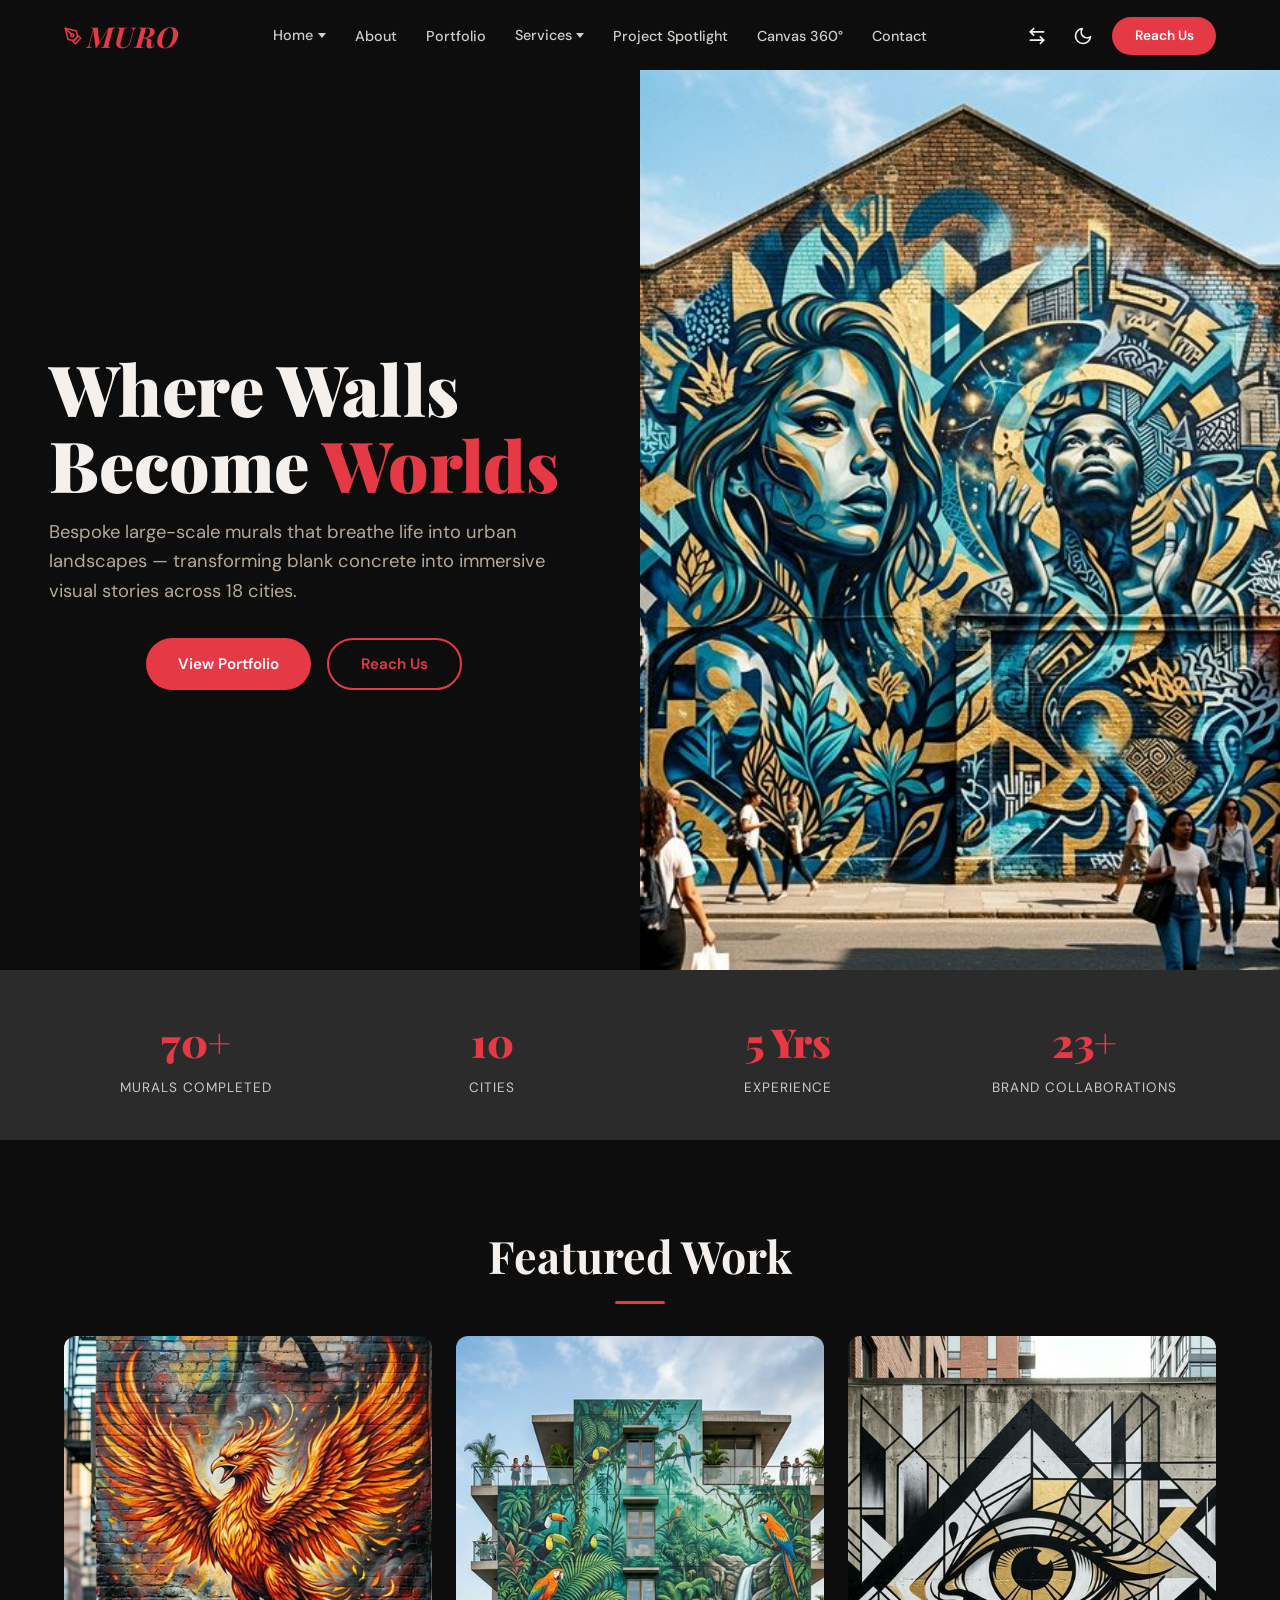
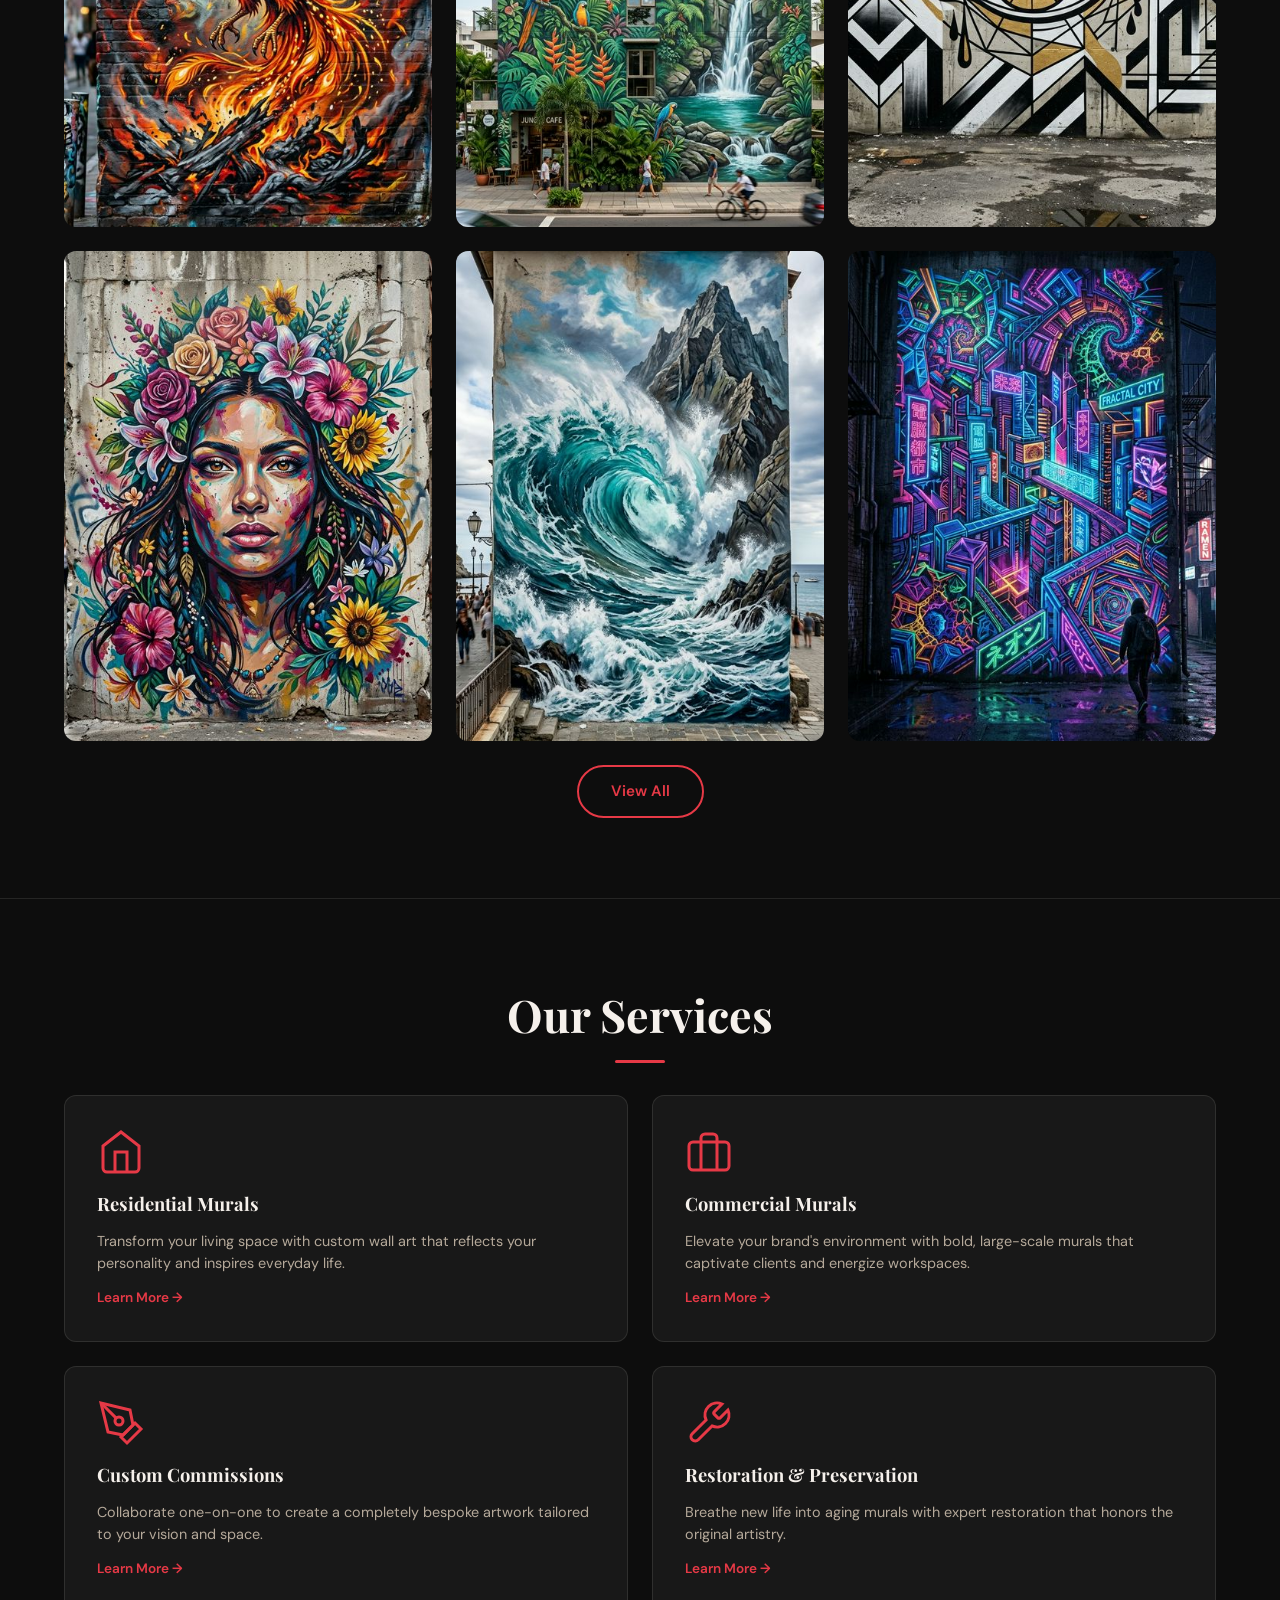
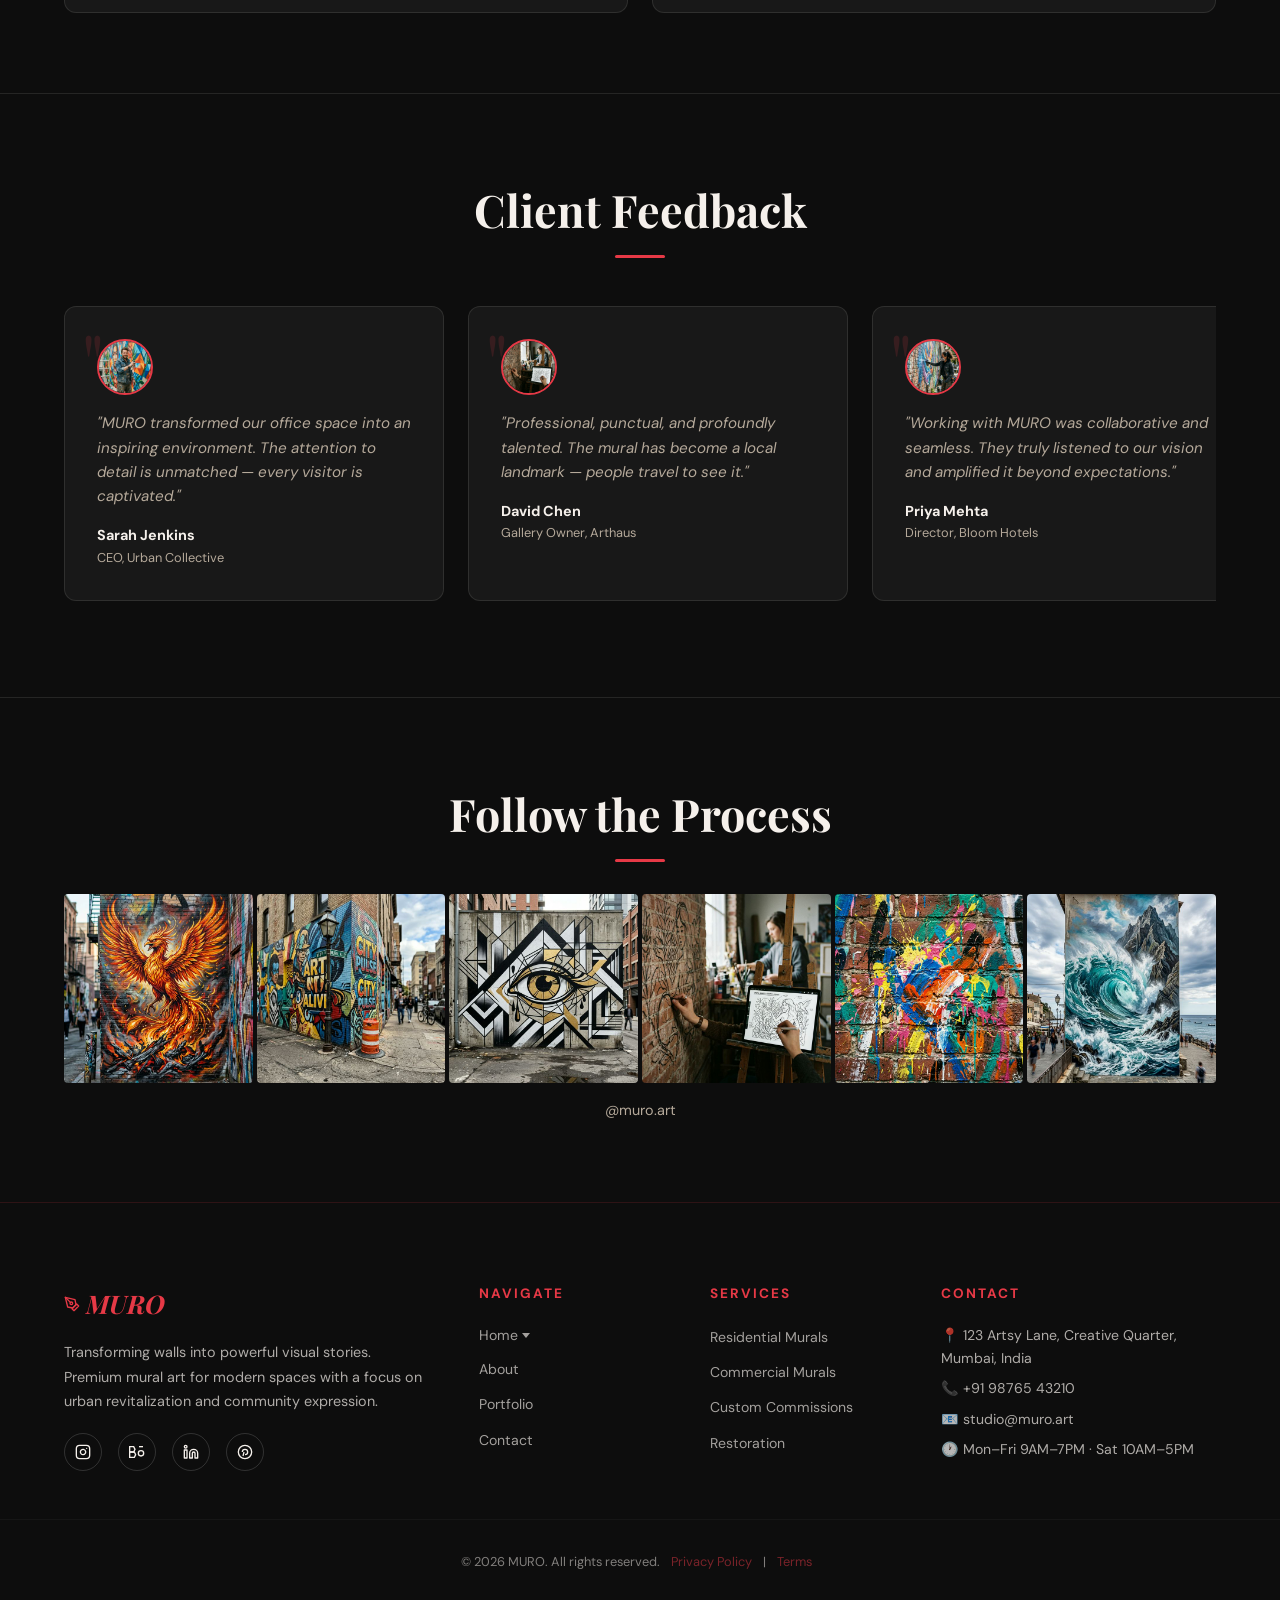
==== index.html @ 357b4bc9 "first commit" ====
<!DOCTYPE html>
<html lang="en" dir="ltr">
<head>
  <meta charset="UTF-8">
  <meta name="viewport" content="width=device-width, initial-scale=1.0">
  <title>MURO | Freelance Muralist — Where Walls Become Worlds</title>
  <meta name="description" content="MURO is a freelance muralist and public art portfolio — bespoke large-scale murals transforming spaces across 18 cities worldwide.">
  <link rel="icon" type="image/png" href="assets/images/favicon.png">
  <link rel="stylesheet" href="style.css">
</head>
<body data-theme="dark">

  <!-- Navigation -->
  <nav>
    <div class="container nav-container">
      <a href="index.html" class="logo">MURO</a>
      <ul class="nav-links">
        <li class="nav-dropdown"><a href="#">Home</a><div class="dropdown-menu"><a href="index.html">Home 1</a><a href="home2.html">Home 2</a></div></li>
        <li><a href="about.html">About</a></li>
        <li><a href="portfolio.html">Portfolio</a></li>
        <li class="nav-dropdown">
          <a href="#">Services</a>
          <div class="dropdown-menu">
            <a href="services-residential.html">Residential Murals</a>
            <a href="services-commercial.html">Commercial Murals</a>
            <a href="services-commissions.html">Custom Commissions</a>
            <a href="services-restoration.html">Restoration</a>
          </div>
        </li>
        <li><a href="project-spotlight.html">Project Spotlight</a></li>
        <li><a href="canvas360.html">Canvas 360°</a></li>
        <li><a href="contact.html">Contact</a></li>
      </ul>
      <div class="nav-actions">
        <button class="toggle-btn" data-toggle="rtl" title="Toggle RTL/LTR">
          <svg class="icon-arrows" viewBox="0 0 24 24"><path d="M8 3L4 7l4 4"/><path d="M4 7h16"/><path d="M16 21l4-4-4-4"/><path d="M20 17H4"/></svg>
        </button>
        <button class="toggle-btn" data-toggle="theme" title="Toggle Dark/Light Mode">
          <svg class="icon-sun" viewBox="0 0 24 24" style="display:none"><circle cx="12" cy="12" r="5"/><line x1="12" y1="1" x2="12" y2="3"/><line x1="12" y1="21" x2="12" y2="23"/><line x1="4.22" y1="4.22" x2="5.64" y2="5.64"/><line x1="18.36" y1="18.36" x2="19.78" y2="19.78"/><line x1="1" y1="12" x2="3" y2="12"/><line x1="21" y1="12" x2="23" y2="12"/><line x1="4.22" y1="19.78" x2="5.64" y2="18.36"/><line x1="18.36" y1="5.64" x2="19.78" y2="4.22"/></svg>
          <svg class="icon-moon" viewBox="0 0 24 24"><path d="M21 12.79A9 9 0 1111.21 3 7 7 0 0021 12.79z"/></svg>
        </button>
        <a href="contact.html" class="nav-reach-btn">Reach Us</a>
        <div class="hamburger">
          <span></span><span></span><span></span>
        </div>
      </div>
    </div>
  </nav>

  <!-- Mobile Menu -->
  <div class="mobile-menu">
    <div class="mobile-dropdown"><button class="mobile-dropdown-toggle">Home ▾</button><div class="mobile-sub"><a href="index.html">Home 1</a><a href="home2.html">Home 2</a></div></div>
    <a href="about.html">About</a>
    <a href="portfolio.html">Portfolio</a>
    <div class="mobile-dropdown">
      <button class="mobile-dropdown-toggle">Services ▾</button>
      <div class="mobile-sub">
        <a href="services-residential.html">Residential Murals</a>
        <a href="services-commercial.html">Commercial Murals</a>
        <a href="services-commissions.html">Custom Commissions</a>
        <a href="services-restoration.html">Restoration</a>
      </div>
    </div>
    <a href="project-spotlight.html">Project Spotlight</a>
    <a href="canvas360.html">Canvas 360°</a>
    <a href="contact.html">Contact</a>
    <div style="display:flex;gap:.8rem;margin-top:1rem">
      <button class="toggle-btn" data-toggle="rtl" title="Toggle RTL/LTR">
        <svg viewBox="0 0 24 24" style="width:20px;height:20px;stroke:currentColor;fill:none;stroke-width:2;stroke-linecap:round;stroke-linejoin:round"><path d="M8 3L4 7l4 4"/><path d="M4 7h16"/><path d="M16 21l4-4-4-4"/><path d="M20 17H4"/></svg>
      </button>
      <button class="toggle-btn" data-toggle="theme" title="Toggle Theme">
        <svg class="icon-sun" viewBox="0 0 24 24" style="display:none;width:20px;height:20px;stroke:currentColor;fill:none;stroke-width:2;stroke-linecap:round;stroke-linejoin:round"><circle cx="12" cy="12" r="5"/><line x1="12" y1="1" x2="12" y2="3"/><line x1="12" y1="21" x2="12" y2="23"/><line x1="4.22" y1="4.22" x2="5.64" y2="5.64"/><line x1="18.36" y1="18.36" x2="19.78" y2="19.78"/><line x1="1" y1="12" x2="3" y2="12"/><line x1="21" y1="12" x2="23" y2="12"/><line x1="4.22" y1="19.78" x2="5.64" y2="18.36"/><line x1="18.36" y1="5.64" x2="19.78" y2="4.22"/></svg>
        <svg class="icon-moon" viewBox="0 0 24 24" style="width:20px;height:20px;stroke:currentColor;fill:none;stroke-width:2;stroke-linecap:round;stroke-linejoin:round"><path d="M21 12.79A9 9 0 1111.21 3 7 7 0 0021 12.79z"/></svg>
      </button>
    </div>
    <a href="contact.html" class="btn btn-primary" style="margin-top:.5rem;width:80%">Reach Us</a>
  </div>

  <main>
    <!-- 1. HERO SPLIT -->
    <section class="hero-split">
      <div class="hero-text container">
        <h1 class="stagger-up">Where Walls<br>Become <span>Worlds</span></h1>
        <p class="stagger-up">Bespoke large-scale murals that breathe life into urban landscapes — transforming blank concrete into immersive visual stories across 18 cities.</p>
        <div class="hero-ctas stagger-up">
          <a href="portfolio.html" class="btn btn-primary">View Portfolio</a>
          <a href="contact.html" class="btn btn-outline">Reach Us</a>
        </div>
      </div>
      <div class="hero-image">
        <img src="assets/images/hero.png" alt="Large-scale vibrant mural on urban building">
      </div>
    </section>

    <!-- 2. STATS BAR -->
    <section class="stats-bar">
      <div class="container">
        <div class="stats-grid">
          <div class="stat-item">
            <span class="stat-number" data-count="120" data-suffix="+">0</span>
            <span class="stat-label">Murals Completed</span>
          </div>
          <div class="stat-item">
            <span class="stat-number" data-count="18">0</span>
            <span class="stat-label">Cities</span>
          </div>
          <div class="stat-item">
            <span class="stat-number" data-count="9" data-suffix=" Yrs">0</span>
            <span class="stat-label">Experience</span>
          </div>
          <div class="stat-item">
            <span class="stat-number" data-count="40" data-suffix="+">0</span>
            <span class="stat-label">Brand Collaborations</span>
          </div>
        </div>
      </div>
    </section>

    <!-- 3. FEATURED WORK -->
    <section class="section" id="featured">
      <div class="container">
        <h2 class="reveal">Featured Work</h2>
        <div class="featured-grid">
          <div class="featured-card reveal">
            <img src="assets/images/mural-1.png" alt="Rise of the Phoenix mural">
            <div class="card-overlay"><h3>Rise of the Phoenix</h3><span class="tag">New York City</span></div>
          </div>
          <div class="featured-card reveal">
            <img src="assets/images/mural-2.png" alt="Jungle Echoes mural">
            <div class="card-overlay"><h3>Jungle Echoes</h3><span class="tag">Berlin</span></div>
          </div>
          <div class="featured-card reveal">
            <img src="assets/images/mural-3.png" alt="Geometric Vision mural">
            <div class="card-overlay"><h3>Geometric Vision</h3><span class="tag">Tokyo</span></div>
          </div>
          <div class="featured-card reveal">
            <img src="assets/images/mural-4.png" alt="Vibrant Soul mural">
            <div class="card-overlay"><h3>Vibrant Soul</h3><span class="tag">Mumbai</span></div>
          </div>
          <div class="featured-card reveal">
            <img src="assets/images/mural-5.png" alt="Ocean Drift mural">
            <div class="card-overlay"><h3>Ocean Drift</h3><span class="tag">Lisbon</span></div>
          </div>
          <div class="featured-card reveal">
            <img src="assets/images/mural-6.png" alt="Urban Flora mural">
            <div class="card-overlay"><h3>Urban Flora</h3><span class="tag">Melbourne</span></div>
          </div>
        </div>
        <div class="centered-btn"><a href="portfolio.html" class="btn btn-outline">View All</a></div>
      </div>
    </section>

    <div class="section-divider"></div>

    <!-- 4. SERVICES PREVIEW -->
    <section class="section" id="services-preview">
      <div class="container">
        <h2 class="reveal">Our Services</h2>
        <div class="services-grid">
          <div class="service-card reveal">
            <div class="svc-icon"><svg viewBox="0 0 24 24"><path d="M3 9l9-7 9 7v11a2 2 0 01-2 2H5a2 2 0 01-2-2z"/><polyline points="9 22 9 12 15 12 15 22"/></svg></div>
            <h3>Residential Murals</h3>
            <p>Transform your living space with custom wall art that reflects your personality and inspires everyday life.</p>
            <a href="services-residential.html" class="svc-link">Learn More →</a>
          </div>
          <div class="service-card reveal">
            <div class="svc-icon"><svg viewBox="0 0 24 24"><rect x="2" y="7" width="20" height="14" rx="2" ry="2"/><path d="M16 21V5a2 2 0 00-2-2h-4a2 2 0 00-2 2v16"/></svg></div>
            <h3>Commercial Murals</h3>
            <p>Elevate your brand's environment with bold, large-scale murals that captivate clients and energize workspaces.</p>
            <a href="services-commercial.html" class="svc-link">Learn More →</a>
          </div>
          <div class="service-card reveal">
            <div class="svc-icon"><svg viewBox="0 0 24 24"><path d="M12 19l7-7 3 3-7 7-3-3z"/><path d="M18 13l-1.5-7.5L2 2l3.5 14.5L13 18l5-5z"/><path d="M2 2l7.586 7.586"/><circle cx="11" cy="11" r="2"/></svg></div>
            <h3>Custom Commissions</h3>
            <p>Collaborate one-on-one to create a completely bespoke artwork tailored to your vision and space.</p>
            <a href="services-commissions.html" class="svc-link">Learn More →</a>
          </div>
          <div class="service-card reveal">
            <div class="svc-icon"><svg viewBox="0 0 24 24"><path d="M14.7 6.3a1 1 0 000 1.4l1.6 1.6a1 1 0 001.4 0l3.77-3.77a6 6 0 01-7.94 7.94l-6.91 6.91a2.12 2.12 0 01-3-3l6.91-6.91a6 6 0 017.94-7.94l-3.76 3.76z"/></svg></div>
            <h3>Restoration & Preservation</h3>
            <p>Breathe new life into aging murals with expert restoration that honors the original artistry.</p>
            <a href="services-restoration.html" class="svc-link">Learn More →</a>
          </div>
        </div>
      </div>
    </section>

    <div class="section-divider"></div>

    <!-- 5. TESTIMONIALS -->
    <section class="section">
      <div class="container">
        <h2 class="reveal">Client Feedback</h2>
        <div class="testimonials-scroll">
          <div class="testimonial-card reveal">
            <div class="client-photo"><img src="assets/images/artist.png" alt="Sarah Jenkins"></div>
            <blockquote>"MURO transformed our office space into an inspiring environment. The attention to detail is unmatched — every visitor is captivated."</blockquote>
            <div class="client-name">Sarah Jenkins</div>
            <div class="client-co">CEO, Urban Collective</div>
          </div>
          <div class="testimonial-card reveal">
            <div class="client-photo"><img src="assets/images/process-1.png" alt="David Chen" style="object-position:top"></div>
            <blockquote>"Professional, punctual, and profoundly talented. The mural has become a local landmark — people travel to see it."</blockquote>
            <div class="client-name">David Chen</div>
            <div class="client-co">Gallery Owner, Arthaus</div>
          </div>
          <div class="testimonial-card reveal">
            <div class="client-photo"><img src="assets/images/process-2.png" alt="Priya Mehta" style="object-position:center"></div>
            <blockquote>"Working with MURO was collaborative and seamless. They truly listened to our vision and amplified it beyond expectations."</blockquote>
            <div class="client-name">Priya Mehta</div>
            <div class="client-co">Director, Bloom Hotels</div>
          </div>
        </div>
      </div>
    </section>

    <div class="section-divider"></div>

    <!-- 6. INSTAGRAM STRIP -->
    <section class="section">
      <div class="container">
        <h2 class="reveal">Follow the Process</h2>
        <div class="insta-grid">
          <img src="assets/images/mural-1.png" alt="Process shot 1" class="reveal">
          <img src="assets/images/social-1.png" alt="Process shot 2" class="reveal">
          <img src="assets/images/mural-3.png" alt="Process shot 3" class="reveal">
          <img src="assets/images/process-1.png" alt="Process shot 4" class="reveal">
          <img src="assets/images/social-2.png" alt="Process shot 5" class="reveal">
          <img src="assets/images/mural-5.png" alt="Process shot 6" class="reveal">
        </div>
        <p class="insta-caption">@muro.art</p>
      </div>
    </section>
  </main>

  <!-- FOOTER -->
  <footer>
    <div class="container footer-grid">
      <div class="footer-brand">
        <span class="footer-logo">MURO</span>
        <p>Transforming walls into powerful visual stories. Premium mural art for modern spaces with a focus on urban revitalization and community expression.</p>
        <div class="footer-social-icons">
          <a href="#" title="Instagram"><svg viewBox="0 0 24 24" fill="none" stroke="currentColor" stroke-width="2" stroke-linecap="round" stroke-linejoin="round"><rect x="2" y="2" width="20" height="20" rx="5" ry="5"/><path d="M16 11.37A4 4 0 1112.63 8 4 4 0 0116 11.37z"/><line x1="17.5" y1="6.5" x2="17.51" y2="6.5"/></svg></a>
          <a href="#" title="Behance"><svg viewBox="0 0 24 24" fill="none" stroke="currentColor" stroke-width="2"><path d="M1 12h6l2-4-2-4H1z"/><path d="M1 20h7l2-4-2-4H1z"/><path d="M15 4h6"/><circle cx="18" cy="14" r="4"/></svg></a>
          <a href="#" title="LinkedIn"><svg viewBox="0 0 24 24" fill="none" stroke="currentColor" stroke-width="2" stroke-linecap="round" stroke-linejoin="round"><path d="M16 8a6 6 0 016 6v7h-4v-7a2 2 0 00-2-2 2 2 0 00-2 2v7h-4v-7a6 6 0 016-6z"/><rect x="2" y="9" width="4" height="12"/><circle cx="4" cy="4" r="2"/></svg></a>
          <a href="#" title="Pinterest"><svg viewBox="0 0 24 24" fill="none" stroke="currentColor" stroke-width="2"><circle cx="12" cy="12" r="10"/><path d="M8 12c0-2.2 1.8-4 4-4s4 1.8 4 4-1.8 4-4 4"/><path d="M9 18l1.5-6"/></svg></a>
        </div>
      </div>
      <div class="footer-col">
        <h4>Navigate</h4>
        <ul>
          <li class="nav-dropdown"><a href="#">Home</a><div class="dropdown-menu"><a href="index.html">Home 1</a><a href="home2.html">Home 2</a></div></li>
          <li><a href="about.html">About</a></li>
          <li><a href="portfolio.html">Portfolio</a></li>

          <li><a href="contact.html">Contact</a></li>
        </ul>
      </div>
      <div class="footer-col">
        <h4>Services</h4>
        <ul>
          <li><a href="services-residential.html">Residential Murals</a></li>
          <li><a href="services-commercial.html">Commercial Murals</a></li>
          <li><a href="services-commissions.html">Custom Commissions</a></li>
          <li><a href="services-restoration.html">Restoration</a></li>
        </ul>
      </div>
      <div class="footer-col">
        <h4>Contact</h4>
        <div class="footer-contact-item">📍 123 Artsy Lane, Creative Quarter, Mumbai, India</div>
        <div class="footer-contact-item">📞 +91 98765 43210</div>
        <div class="footer-contact-item">📧 studio@muro.art</div>
        <div class="footer-contact-item">🕐 Mon–Fri 9AM–7PM · Sat 10AM–5PM</div>
      </div>
    </div>
    <div class="footer-bottom">
      <p>© 2026 MURO. All rights reserved. <a href="#">Privacy Policy</a> | <a href="#">Terms</a></p>
    </div>
  </footer>

  <button id="back-to-top" title="Back to top"><svg viewBox="0 0 24 24"><polyline points="18 15 12 9 6 15"/></svg></button>
  <script src="script.js"></script>
</body>
</html>
---- style.css ----
@import url('https://fonts.googleapis.com/css2?family=Playfair+Display:ital,wght@0,400;0,700;0,900;1,400;1,700&family=DM+Sans:wght@300;400;500;600;700&display=swap');

/* ============ DESIGN TOKENS ============ */
:root {
  --ink: #0D0D0D;
  --offwhite: #F5F0EB;
  --red: #E63946;
  --stone: #B5A99A;
  --charcoal: #2B2B2B;
  --transition: all .3s cubic-bezier(.4,0,.2,1);
  --radius: 12px;
  --max-w: 1200px;
  /* dark mode (default) */
  --bg: #0D0D0D;
  --bg2: #181818;
  --text: #F5F0EB;
  --text2: #B5A99A;
  --glass-bg: rgba(13,13,13,.75);
  --glass-border: rgba(245,240,235,.1);
  --shadow: 0 8px 32px rgba(0,0,0,.5);
}
[data-theme="light"] {
  --bg: #F5F0EB;
  --bg2: #ffffff;
  --text: #0D0D0D;
  --text2: #555;
  --glass-bg: rgba(255,255,255,.8);
  --glass-border: rgba(0,0,0,.08);
  --shadow: 0 8px 32px rgba(0,0,0,.08);
}
[dir="rtl"] { direction: rtl; }
[dir="rtl"] .nav-links { flex-direction: row-reverse; }
[dir="rtl"] .footer-grid { direction: rtl; }

/* ============ RESET ============ */
*,*::before,*::after{margin:0;padding:0;box-sizing:border-box}
html{scroll-behavior:smooth;overflow-x:hidden}
body{font-family:'DM Sans',sans-serif;background:var(--bg);color:var(--text);line-height:1.6;transition:background .3s,color .3s;overflow-x:hidden}
h1,h2,h3,h4{font-family:'Playfair Display',serif;font-weight:700}
h1{font-size:clamp(2.4rem,7vw,4.2rem);text-align:center;margin-bottom:1.2rem;line-height:1.1}
h2{font-size:clamp(1.8rem,5vw,2.8rem);text-align:center;margin-bottom:2rem;position:relative;padding-bottom:.8rem}
h2::after{content:'';position:absolute;bottom:0;left:50%;transform:translateX(-50%);width:50px;height:3px;background:var(--red);border-radius:2px}
a{text-decoration:none;color:inherit;transition:var(--transition)}
ul{list-style:none}
img{max-width:100%;height:auto;display:block}
.container{max-width:var(--max-w);margin:0 auto;padding:0 1.5rem}

/* ============ SECTIONS ============ */
.section{padding:80px 0}
@media(max-width:1024px){.section{padding:60px 0}}
@media(max-width:768px){.section{padding:40px 0}}
.section-divider{width:100%;height:1px;background:var(--glass-border)}

/* ============ GLASS ============ */
.glass{background:var(--glass-bg);backdrop-filter:blur(12px);-webkit-backdrop-filter:blur(12px);border:1px solid var(--glass-border);box-shadow:var(--shadow)}

/* ============ BUTTONS ============ */
.btn{display:inline-flex;align-items:center;justify-content:center;padding:.75rem 2rem;border-radius:50px;font-weight:600;cursor:pointer;transition:var(--transition);border:none;font-family:'DM Sans',sans-serif;font-size:.95rem;gap:.5rem}
.btn-primary{background:var(--red);color:#fff}
.btn-primary:hover{background:#c62f3b;transform:translateY(-3px);box-shadow:0 10px 25px rgba(230,57,70,.35)}
.btn-outline{background:transparent;border:2px solid var(--red);color:var(--red)}
.btn-outline:hover{background:var(--red);color:#fff}
.btn-pill{border-radius:50px;padding:.5rem 1.5rem;font-size:.85rem}
.centered-btn{display:flex;justify-content:center;margin-top:1.5rem}

/* ============ NAVBAR ============ */
nav{position:fixed;top:0;width:100%;z-index:1000;padding:.8rem 0;transition:var(--transition);background:transparent}
nav.scrolled{background:var(--bg);box-shadow:0 2px 20px rgba(0,0,0,.3);padding:.5rem 0}
.nav-container{display:flex;justify-content:space-between;align-items:center}
.logo{font-family:'Playfair Display',serif;font-style:italic;font-size:1.8rem;font-weight:700;color:var(--red);letter-spacing:1px;display:inline-flex;align-items:center;gap:.35rem}
.logo::before{content:'';display:inline-block;width:1.1rem;height:1.1rem;background:url("data:image/svg+xml,%3Csvg xmlns='http://www.w3.org/2000/svg' viewBox='0 0 24 24' fill='none' stroke='%23E63946' stroke-width='2' stroke-linecap='round' stroke-linejoin='round'%3E%3Cpath d='M12 19l7-7 3 3-7 7-3-3z'/%3E%3Cpath d='M18 13l-1.5-7.5L2 2l3.5 14.5L13 18l5-5z'/%3E%3Cpath d='M2 2l7.586 7.586'/%3E%3Ccircle cx='11' cy='11' r='2'/%3E%3C/svg%3E") center/contain no-repeat;flex-shrink:0}
.nav-links{display:flex;gap:1.8rem;align-items:center}
.nav-links>li>a{font-weight:500;font-size:.9rem;color:var(--text);opacity:.85}
.nav-links>li>a:hover{opacity:1;color:var(--red)}
/* Services Dropdown */
.nav-dropdown{position:relative}
.nav-dropdown>a{display:flex;align-items:center;gap:.3rem}
.nav-dropdown>a::after{content:'';display:inline-block;width:0;height:0;border-left:4px solid transparent;border-right:4px solid transparent;border-top:5px solid currentColor;transition:var(--transition)}
.nav-dropdown:hover>a::after{transform:rotate(180deg)}
.dropdown-menu{position:absolute;top:100%;left:0;min-width:220px;background:var(--bg2);border:1px solid var(--glass-border);border-radius:var(--radius);padding:.5rem 0;opacity:0;visibility:hidden;transform:translateY(10px);transition:var(--transition);box-shadow:var(--shadow);z-index:100}
.nav-dropdown:hover .dropdown-menu{opacity:1;visibility:visible;transform:translateY(4px)}
.dropdown-menu a{display:block;padding:.6rem 1.2rem;font-size:.88rem;color:var(--text);transition:var(--transition)}
.dropdown-menu a:hover{color:var(--red);background:rgba(230,57,70,.06);padding-left:1.5rem}
.nav-actions{display:flex;gap:.8rem;align-items:center}
.toggle-btn{background:none;border:none;cursor:pointer;font-size:1.1rem;color:var(--text);padding:.4rem;border-radius:50%;transition:var(--transition);display:flex;align-items:center;justify-content:center}
.toggle-btn:hover{background:var(--glass-border)}
.toggle-btn svg{width:20px;height:20px;stroke:currentColor;fill:none;stroke-width:2;stroke-linecap:round;stroke-linejoin:round}
.nav-reach-btn{background:var(--red);color:#fff;padding:.5rem 1.4rem;border-radius:50px;font-size:.85rem;font-weight:600;border:none;cursor:pointer;transition:var(--transition);font-family:'DM Sans',sans-serif}
.nav-reach-btn:hover{background:#c62f3b;transform:translateY(-2px)}

/* Hamburger */
.hamburger{display:none;cursor:pointer;flex-direction:column;gap:5px;padding:8px;border-radius:6px;z-index:1001;transition:var(--transition)}
.hamburger:hover{background:var(--glass-border)}
.hamburger span{width:24px;height:2.5px;background:var(--text);border-radius:2px;transition:var(--transition)}
.hamburger.active span:nth-child(1){transform:translateY(7.5px) rotate(45deg)}
.hamburger.active span:nth-child(2){opacity:0}
.hamburger.active span:nth-child(3){transform:translateY(-7.5px) rotate(-45deg)}

/* Mobile Menu */
.mobile-menu{position:fixed;top:0;right:-100%;width:100%;height:100vh;background:var(--bg);z-index:999;padding:80px 2rem 40px;display:flex;flex-direction:column;align-items:center;gap:1rem;transition:.5s cubic-bezier(.77,0,.175,1);overflow-y:auto;visibility:hidden}
.mobile-menu.active{right:0;visibility:visible}
.mobile-menu a,.mobile-menu button.mobile-dropdown-toggle{font-size:1.3rem;font-weight:600;color:var(--text);transition:var(--transition);opacity:0;transform:translateX(40px);background:none;border:none;cursor:pointer;font-family:'DM Sans',sans-serif}
.mobile-menu.active a,.mobile-menu.active button.mobile-dropdown-toggle{opacity:1;transform:translateX(0)}
.mobile-menu.active a:nth-child(1){transition-delay:.05s}
.mobile-menu.active a:nth-child(2){transition-delay:.1s}
.mobile-menu.active a:nth-child(3){transition-delay:.15s}
.mobile-menu.active *:nth-child(4){transition-delay:.2s}
.mobile-menu.active *:nth-child(5){transition-delay:.25s}
.mobile-menu.active *:nth-child(6){transition-delay:.3s}
.mobile-menu.active *:nth-child(7){transition-delay:.35s}
.mobile-menu.active *:nth-child(8){transition-delay:.4s}
.mobile-menu.active *:nth-child(9){transition-delay:.45s}
.mobile-menu.active *:nth-child(10){transition-delay:.5s}
.mobile-menu.active *:nth-child(11){transition-delay:.55s}
.mobile-menu.active *:nth-child(12){transition-delay:.6s}
.mobile-dropdown{display:flex;flex-direction:column;align-items:center;gap:.5rem}
.mobile-dropdown .mobile-sub{display:none;flex-direction:column;align-items:center;gap:.5rem;padding:.5rem 0}
.mobile-dropdown.open .mobile-sub{display:flex}
.mobile-dropdown .mobile-sub a{font-size:1rem;opacity:.7}

/* ============ HERO (Home Split) ============ */
.hero-split{min-height:100vh;display:grid;grid-template-columns:1fr 1fr;align-items:center;gap:0;padding-top:70px}
.hero-text{padding:3rem 4rem 3rem 2rem}
.hero-text h1{text-align:left;font-size:clamp(2.6rem,5.5vw,4.5rem);font-weight:900;line-height:1.08;margin-bottom:1rem}
.hero-text h1 span{color:var(--red)}
.hero-text p{font-size:1.15rem;color:var(--text2);margin-bottom:2rem;max-width:500px}
.hero-text .hero-ctas{display:flex;gap:1rem;flex-wrap:wrap;justify-content:center}
.hero-image{height:100vh;overflow:hidden}
.hero-image img{width:100%;height:100%;object-fit:cover}
.stagger-up{opacity:0;transform:translateY(30px);animation:fadeUp .8s ease forwards}
.stagger-up:nth-child(2){animation-delay:.15s}
.stagger-up:nth-child(3){animation-delay:.3s}
.stagger-up:nth-child(4){animation-delay:.45s}
@keyframes fadeUp{to{opacity:1;transform:translateY(0)}}
@media(max-width:768px){
  .hero-split{grid-template-columns:1fr;min-height:auto}
  .hero-text{padding:2rem 1.5rem;text-align:center}
  .hero-text h1{text-align:center}
  .hero-text p{margin:0 auto 1.5rem}
  .hero-text .hero-ctas{justify-content:center}
  .hero-image{height:50vh}
}

/* ============ STATS BAR ============ */
.stats-bar{background:var(--charcoal);padding:2.5rem 0}
.stats-grid{display:grid;grid-template-columns:repeat(4,1fr);gap:2rem;text-align:center}
.stat-item .stat-number{font-family:'Playfair Display',serif;font-size:2.5rem;font-weight:900;color:var(--red);display:block}
.stat-item .stat-label{font-size:.85rem;color:var(--offwhite);opacity:.8;text-transform:uppercase;letter-spacing:1px;margin-top:.3rem}
@media(max-width:768px){.stats-grid{grid-template-columns:repeat(2,1fr);gap:1.5rem}}

/* ============ FEATURED WORK ============ */
.featured-grid{display:grid;grid-template-columns:repeat(3,1fr);gap:1.5rem;margin-top:2rem}
.featured-card{position:relative;overflow:hidden;border-radius:var(--radius);aspect-ratio:3/4;cursor:pointer}
.featured-card img{width:100%;height:100%;object-fit:cover;transition:var(--transition)}
.featured-card:hover img{transform:scale(1.04)}
.featured-card .card-overlay{position:absolute;bottom:0;left:0;width:100%;padding:1.5rem;background:linear-gradient(transparent,rgba(0,0,0,.85));color:#fff;transform:translateY(100%);transition:var(--transition)}
.featured-card:hover .card-overlay{transform:translateY(0)}
.featured-card:hover::after{content:'';position:absolute;bottom:0;left:0;width:100%;height:4px;background:var(--red)}
.card-overlay h3{font-size:1.2rem;margin-bottom:.3rem}
.card-overlay .tag{font-size:.75rem;color:var(--stone);text-transform:uppercase;letter-spacing:1px}
@media(max-width:1024px){.featured-grid{grid-template-columns:repeat(2,1fr)}}
@media(max-width:768px){.featured-grid{grid-template-columns:1fr}}

/* ============ SERVICES PREVIEW ============ */
.services-grid{display:grid;grid-template-columns:repeat(2,1fr);gap:1.5rem;margin-top:2rem}
.service-card{padding:2rem;border:1px solid var(--glass-border);border-radius:var(--radius);background:var(--bg2);transition:var(--transition);display:flex;flex-direction:column;gap:.8rem}
.service-card:hover{border-color:var(--red);box-shadow:0 0 20px rgba(230,57,70,.1)}
.service-card .svc-icon{width:48px;height:48px;color:var(--red)}
.service-card .svc-icon svg{width:100%;height:100%;stroke:var(--red);fill:none;stroke-width:1.5}
.service-card h3{font-size:1.15rem}
.service-card p{font-size:.9rem;color:var(--text2);line-height:1.5}
.service-card .svc-link{font-size:.85rem;color:var(--red);font-weight:600;display:inline-flex;align-items:center;gap:.3rem}
@media(max-width:768px){.services-grid{grid-template-columns:1fr}}

/* ============ TESTIMONIALS ============ */
.testimonials-scroll{display:flex;gap:1.5rem;overflow-x:auto;padding:1rem 0;scroll-snap-type:x mandatory;-webkit-overflow-scrolling:touch;scrollbar-width:none}
.testimonials-scroll::-webkit-scrollbar{display:none}
.testimonial-card{min-width:340px;max-width:380px;flex-shrink:0;scroll-snap-align:start;padding:2rem;border-radius:var(--radius);background:var(--bg2);border:1px solid var(--glass-border);position:relative}
.testimonial-card::before{content:'"';position:absolute;top:-10px;left:16px;font-size:5rem;font-family:'Playfair Display',serif;color:var(--red);opacity:.15}
.testimonial-card .client-photo{width:56px;height:56px;border-radius:50%;overflow:hidden;border:2px solid var(--red);margin-bottom:1rem}
.testimonial-card .client-photo img{width:100%;height:100%;object-fit:cover}
.testimonial-card blockquote{font-size:.95rem;font-style:italic;color:var(--text2);margin-bottom:1rem;line-height:1.6}
.testimonial-card .client-name{font-weight:700;font-size:.9rem}
.testimonial-card .client-co{font-size:.8rem;color:var(--text2)}

/* ============ INSTAGRAM STRIP ============ */
.insta-grid{display:grid;grid-template-columns:repeat(6,1fr);gap:4px}
.insta-grid img{aspect-ratio:1;object-fit:cover;width:100%;border-radius:4px;transition:var(--transition)}
.insta-grid img:hover{transform:scale(1.04);filter:brightness(1.1)}
.insta-caption{text-align:center;margin-top:1rem;font-size:.9rem;color:var(--text2)}
@media(max-width:768px){.insta-grid{grid-template-columns:repeat(3,1fr)}}

/* ============ PAGE HERO (generic) ============ */
.page-hero{min-height:50vh;display:flex;align-items:center;justify-content:center;text-align:center;position:relative;background-size:cover;background-position:center;padding-top:70px}
.page-hero::before{content:'';position:absolute;inset:0;background:rgba(13,13,13,.7)}
.page-hero .hero-inner{position:relative;z-index:2;padding:2rem;max-width:700px}
.page-hero h1{color:#fff;margin-bottom:.5rem}
.page-hero p{color:rgba(255,255,255,.8);font-size:1.1rem}

/* ============ ABOUT PAGE ============ */
.artist-hero{display:grid;grid-template-columns:1fr 1.2fr;gap:4rem;align-items:center}
.artist-photo{border-radius:var(--radius);overflow:hidden;box-shadow:var(--shadow)}
.artist-photo img{width:100%;height:500px;object-fit:cover}
.artist-content .brand-name{font-family:'Playfair Display',serif;font-size:3.5rem;color:var(--red);font-weight:900;margin-bottom:.3rem}
.artist-content .brand-sub{font-size:1.1rem;color:var(--text2);margin-bottom:1.5rem}
.artist-content p{font-size:1rem;color:var(--text2);line-height:1.8;margin-bottom:1rem}
.social-row{display:flex;gap:1rem;margin-top:1.5rem}
.social-row a{width:40px;height:40px;border-radius:50%;border:1px solid var(--glass-border);display:flex;align-items:center;justify-content:center;transition:var(--transition);color:var(--text)}
.social-row a:hover{border-color:var(--red);color:var(--red)}
.social-row a svg{width:18px;height:18px}
@media(max-width:768px){
  .artist-hero{grid-template-columns:1fr;gap:2rem;text-align:center}
  .artist-photo img{height:350px}
  .artist-content .brand-name{font-size:2.5rem}
  .social-row{justify-content:center}
}

.brand-block{background:var(--charcoal);padding:60px 0;text-align:center}
.brand-block .brand-logo{font-family:'Playfair Display',serif;font-size:clamp(3rem,10vw,8rem);color:var(--red);font-weight:900;display:inline-flex;align-items:center;justify-content:center;gap:.25em}
.brand-block .brand-logo::before{content:'';display:inline-block;width:.65em;height:.65em;background:url("data:image/svg+xml,%3Csvg xmlns='http://www.w3.org/2000/svg' viewBox='0 0 24 24' fill='none' stroke='%23E63946' stroke-width='2' stroke-linecap='round' stroke-linejoin='round'%3E%3Cpath d='M12 19l7-7 3 3-7 7-3-3z'/%3E%3Cpath d='M18 13l-1.5-7.5L2 2l3.5 14.5L13 18l5-5z'/%3E%3Cpath d='M2 2l7.586 7.586'/%3E%3Ccircle cx='11' cy='11' r='2'/%3E%3C/svg%3E") center/contain no-repeat;flex-shrink:0}
.brand-block .brand-tagline{color:var(--offwhite);font-size:1.1rem;margin-top:.5rem;opacity:.8}

.skills-cloud{display:flex;flex-wrap:wrap;justify-content:center;gap:.8rem;margin-top:1.5rem}
.skill-pill{padding:.5rem 1.2rem;border:1.5px solid var(--red);border-radius:50px;font-size:.85rem;color:var(--red);font-weight:500;transition:var(--transition)}
.skill-pill:hover{background:var(--red);color:#fff}

.philosophy-grid{display:grid;grid-template-columns:repeat(3,1fr);gap:2rem;margin-top:2rem}
.phil-card{text-align:center;padding:2rem 1.5rem}
.phil-card .phil-icon{width:48px;height:48px;margin:0 auto 1rem;color:var(--red)}
.phil-card .phil-icon svg{width:100%;height:100%;stroke:var(--red);fill:none;stroke-width:1.5}
.phil-card h3{font-size:1.1rem;margin-bottom:.5rem}
.phil-card p{font-size:.9rem;color:var(--text2)}
@media(max-width:768px){.philosophy-grid{grid-template-columns:1fr}}

.timeline{position:relative;max-width:800px;margin:2rem auto 0;padding-left:2rem}
.timeline::before{content:'';position:absolute;left:0;top:0;width:2px;height:100%;background:var(--red)}
.timeline-item{margin-bottom:2.5rem;position:relative;padding-left:2rem}
.timeline-item::before{content:'';position:absolute;left:-2rem;top:.4rem;width:12px;height:12px;border-radius:50%;background:var(--red);border:2px solid var(--bg);transform:translateX(-5px)}
.timeline-item .tl-year{font-weight:700;color:var(--red);font-size:1.1rem}
.timeline-item .tl-desc{color:var(--text2);font-size:.95rem;margin-top:.3rem}

.press-strip{display:flex;flex-wrap:wrap;justify-content:center;gap:3rem;margin-top:2rem;opacity:.5}
.press-strip span{font-family:'Playfair Display',serif;font-size:1.3rem;font-weight:700;letter-spacing:2px;text-transform:uppercase}

/* ============ PORTFOLIO PAGE ============ */
.filter-bar{display:flex;flex-wrap:wrap;justify-content:center;gap:.5rem;margin-bottom:2rem;position:sticky;top:70px;z-index:50;background:var(--bg);padding:1rem 0}
.filter-pill{padding:.5rem 1.2rem;border-radius:50px;border:1.5px solid var(--glass-border);background:transparent;color:var(--text);font-size:.85rem;cursor:pointer;transition:var(--transition);font-family:'DM Sans',sans-serif;font-weight:500}
.filter-pill:hover,.filter-pill.active{background:var(--red);border-color:var(--red);color:#fff}

.masonry-grid{columns:3;column-gap:1rem}
.masonry-item{break-inside:avoid;margin-bottom:1rem;border-radius:var(--radius);overflow:hidden;position:relative;cursor:pointer}
.masonry-item img{width:100%;display:block;transition:var(--transition)}
.masonry-item:hover img{transform:scale(1.04)}
.masonry-item .masonry-overlay{position:absolute;bottom:0;left:0;width:100%;padding:1.5rem;background:linear-gradient(transparent,rgba(0,0,0,.85));color:#fff;transform:translateY(100%);transition:var(--transition)}
.masonry-item:hover .masonry-overlay{transform:translateY(0)}
.masonry-overlay h3{font-size:1.1rem;margin-bottom:.2rem}
.masonry-overlay .mo-meta{font-size:.8rem;color:var(--stone)}
.masonry-overlay .mo-link{font-size:.8rem;color:var(--red);font-weight:600;margin-top:.4rem;display:inline-block}
@media(max-width:1024px){.masonry-grid{columns:2}}
@media(max-width:768px){.masonry-grid{columns:1}}

.load-more-wrap{text-align:center;margin-top:2rem}

/* ============ PROJECT SPOTLIGHT ============ */
.spotlight-detail{display:grid;grid-template-columns:1fr 1fr;gap:3rem;align-items:start}
.spotlight-info .sp-meta{list-style:none;margin:1.5rem 0}
.spotlight-info .sp-meta li{padding:.5rem 0;border-bottom:1px solid var(--glass-border);font-size:.9rem}
.spotlight-info .sp-meta li strong{color:var(--text);margin-right:.5rem}
.spotlight-gallery{display:grid;grid-template-columns:1fr 1fr;gap:1rem}
.spotlight-gallery img{width:100%;height:200px;object-fit:cover;border-radius:var(--radius)}
@media(max-width:768px){
  .spotlight-detail{grid-template-columns:1fr}
  .spotlight-gallery{grid-template-columns:1fr 1fr}
}
.map-section{display:grid;grid-template-columns:2fr 3fr;gap:2rem;align-items:center;margin-top:2rem}
.map-info-card{padding:2rem;background:var(--bg2);border-radius:var(--radius);border:1px solid var(--glass-border)}
.map-info-card h3{text-align:left;font-size:1.2rem;margin-bottom:.5rem}
.map-info-card h3::after{display:none}
.map-info-card p{font-size:.9rem;color:var(--text2);margin-bottom:.5rem}
.map-info-card .map-link{color:var(--red);font-weight:600;display:inline-flex;align-items:center;gap:.3rem;font-size:.9rem}
.map-info-card .map-link svg{width:16px;height:16px}
.next-project-strip{background:var(--charcoal);padding:2rem 0;margin-top:3rem}
.next-project-inner{display:flex;align-items:center;justify-content:space-between;gap:1.5rem}
.next-project-inner img{width:80px;height:80px;object-fit:cover;border-radius:var(--radius)}
.next-project-inner .np-text{flex:1}
.next-project-inner .np-text span{font-size:.8rem;color:var(--stone);text-transform:uppercase;letter-spacing:1px}
.next-project-inner .np-text h3{font-size:1.2rem;color:var(--offwhite)}
.next-project-inner .np-text h3::after{display:none}
@media(max-width:768px){.map-section{grid-template-columns:1fr}}

/* ============ CANVAS 360 ============ */
.viewer-wrap{position:relative;width:100%;padding-bottom:56.25%;background:var(--charcoal);border-radius:var(--radius);overflow:hidden;margin-top:2rem}
.viewer-wrap iframe,.viewer-placeholder{position:absolute;inset:0;width:100%;height:100%;border:none}
.viewer-placeholder{display:flex;align-items:center;justify-content:center;color:var(--stone);font-size:1.2rem}

.create-together{background:var(--red);padding:60px 1rem;text-align:center}
.create-together h2{color:#fff}
.create-together h2::after{background:#fff}
.create-together p{color:rgba(255,255,255,.9);max-width:600px;margin:0 auto 1.5rem;font-size:1rem}
.create-together .btn{background:#fff;color:var(--red);display:block;max-width:320px;margin:0 auto;width:100%}
.create-together .btn:hover{background:var(--offwhite);transform:translateY(-2px)}

.process-steps-grid{display:grid;grid-template-columns:repeat(4,1fr);gap:2rem;margin-top:2rem}
.process-step{text-align:center}
.process-step .step-num{font-family:'Playfair Display',serif;font-size:2.5rem;font-weight:900;color:var(--red);display:block;margin-bottom:.5rem}
.process-step h3{font-size:1rem;margin-bottom:.3rem}
.process-step h3::after{display:none}
.process-step p{font-size:.85rem;color:var(--text2)}
@media(max-width:768px){
  .process-steps-grid{grid-template-columns:1fr;max-width:400px;margin:2rem auto 0;position:relative;padding-left:2rem}
  .process-steps-grid::before{content:'';position:absolute;left:0;top:0;width:2px;height:100%;background:var(--red)}
  .process-step{text-align:left}
}

/* ============ SERVICE PAGES ============ */
.svc-overview{display:grid;grid-template-columns:1fr 1fr;gap:3rem;align-items:center}
.svc-overview img{width:100%;height:350px;object-fit:cover;border-radius:var(--radius)}
@media(max-width:768px){.svc-overview{grid-template-columns:1fr}.svc-overview img{height:250px}}

.included-grid{display:grid;grid-template-columns:repeat(3,1fr);gap:1.5rem;margin-top:2rem}
.included-item{text-align:center;padding:1.5rem;border:1px solid var(--glass-border);border-radius:var(--radius);transition:var(--transition)}
.included-item:hover{border-color:var(--red)}
.included-item .inc-icon{margin:0 auto .8rem;width:40px;height:40px;color:var(--red)}
.included-item .inc-icon svg{width:100%;height:100%;stroke:var(--red);fill:none;stroke-width:1.5}
.included-item h3{font-size:1rem;margin-bottom:.3rem}
.included-item h3::after{display:none}
.included-item p{font-size:.85rem;color:var(--text2)}
@media(max-width:768px){.included-grid{grid-template-columns:1fr}}

.stepper{display:flex;justify-content:space-between;margin-top:2rem;position:relative}
.stepper::before{content:'';position:absolute;top:20px;left:0;right:0;height:2px;background:var(--glass-border)}
.stepper .st-step{text-align:center;position:relative;z-index:1;flex:1}
.stepper .st-num{width:40px;height:40px;border-radius:50%;background:var(--red);color:#fff;display:flex;align-items:center;justify-content:center;margin:0 auto .8rem;font-weight:700;font-family:'Playfair Display',serif}
.stepper .st-step h3{font-size:.9rem;margin-bottom:.2rem}
.stepper .st-step h3::after{display:none}
.stepper .st-step p{font-size:.8rem;color:var(--text2)}
@media(max-width:768px){
  .stepper{flex-direction:column;gap:1.5rem;padding-left:2rem}
  .stepper::before{width:2px;height:100%;top:0;left:20px;right:auto}
  .stepper .st-step{text-align:left;display:flex;gap:1rem;align-items:flex-start}
  .stepper .st-num{margin:0;flex-shrink:0}
}

.svc-gallery{display:grid;grid-template-columns:repeat(3,1fr);gap:1rem;margin-top:2rem}
.svc-gallery-item{border-radius:var(--radius);overflow:hidden;position:relative}
.svc-gallery-item img{width:100%;height:220px;object-fit:cover;transition:var(--transition)}
.svc-gallery-item:hover img{transform:scale(1.04)}
@media(max-width:768px){.svc-gallery{grid-template-columns:1fr 1fr}}

.cta-strip{background:var(--charcoal);padding:60px 0;text-align:center}
.cta-strip h2{color:var(--offwhite)}
.cta-strip h2::after{background:var(--red)}
.cta-strip .centered-btn{display:flex;justify-content:center;margin-top:1.5rem}

/* ============ CONTACT PAGE ============ */
.contact-layout{display:grid;grid-template-columns:55% 45%;gap:3rem;align-items:start}
.contact-form input,.contact-form select,.contact-form textarea{width:100%;padding:.8rem 1rem;border:1px solid var(--glass-border);border-radius:8px;background:var(--bg2);color:var(--text);font-family:'DM Sans',sans-serif;font-size:.95rem;transition:var(--transition);outline:none;margin-bottom:1rem}
.contact-form input:focus,.contact-form select:focus,.contact-form textarea:focus{border-color:var(--red)}
.contact-form textarea{resize:vertical;min-height:120px}
.contact-form .btn{width:100%}
@media(max-width:768px){.contact-layout{grid-template-columns:1fr}}

.studio-info{padding:2rem;background:var(--bg2);border-radius:var(--radius);border:1px solid var(--glass-border)}
.studio-info dl{display:grid;grid-template-columns:auto 1fr;gap:.8rem 1rem;align-items:start}
.studio-info dt{display:flex;align-items:center;gap:.5rem;font-weight:600;font-size:.9rem;white-space:nowrap}
.studio-info dt svg{width:18px;height:18px;color:var(--red);stroke:var(--red);fill:none;stroke-width:2;flex-shrink:0}
.studio-info dd{font-size:.9rem;color:var(--text2)}
.contact-map{margin-top:2rem;border-radius:var(--radius);overflow:hidden}
.contact-map iframe{width:100%;height:400px;border:none}
@media(max-width:768px){.contact-map iframe{height:250px}}

/* ============ FOOTER ============ */
footer{padding:80px 0 40px;background:#0D0D0D;border-top:1px solid rgba(230,57,70,.15);color:var(--offwhite)}
.footer-grid{display:grid;grid-template-columns:2fr 1fr 1fr 1.5fr;gap:3rem;margin-bottom:3rem}
.footer-brand .footer-logo{font-family:'Playfair Display',serif;font-style:italic;font-size:1.6rem;color:var(--red);font-weight:700;display:inline-flex;align-items:center;gap:.35rem;margin-bottom:1rem}
.footer-brand .footer-logo::before{content:'';display:inline-block;width:1rem;height:1rem;background:url("data:image/svg+xml,%3Csvg xmlns='http://www.w3.org/2000/svg' viewBox='0 0 24 24' fill='none' stroke='%23E63946' stroke-width='2' stroke-linecap='round' stroke-linejoin='round'%3E%3Cpath d='M12 19l7-7 3 3-7 7-3-3z'/%3E%3Cpath d='M18 13l-1.5-7.5L2 2l3.5 14.5L13 18l5-5z'/%3E%3Cpath d='M2 2l7.586 7.586'/%3E%3Ccircle cx='11' cy='11' r='2'/%3E%3C/svg%3E") center/contain no-repeat;flex-shrink:0}
.footer-brand p{font-size:.9rem;opacity:.7;line-height:1.7;margin-bottom:1.2rem}
.footer-social-icons{display:flex;gap:1rem}
.footer-social-icons a{width:38px;height:38px;border-radius:50%;border:1px solid rgba(255,255,255,.15);display:flex;align-items:center;justify-content:center;color:var(--offwhite);transition:var(--transition)}
.footer-social-icons a:hover{border-color:var(--red);color:var(--red);transform:translateY(-3px)}
.footer-social-icons a svg{width:16px;height:16px}
.footer-col h4{font-size:.85rem;text-transform:uppercase;letter-spacing:2px;color:var(--red);margin-bottom:1.2rem;font-family:'DM Sans',sans-serif;font-weight:700}
.footer-col ul li{margin-bottom:.6rem}
.footer-col ul li a{font-size:.88rem;opacity:.65;transition:var(--transition)}
.footer-col ul li a:hover{opacity:1;color:var(--red);padding-left:4px}
.footer-col .footer-contact-item{display:flex;gap:.5rem;margin-bottom:.5rem;font-size:.88rem;opacity:.7}
.footer-bottom{text-align:center;padding-top:2rem;border-top:1px solid rgba(255,255,255,.08);font-size:.8rem;opacity:.5}
.footer-bottom a{color:var(--red);margin:0 .5rem}
@media(max-width:1024px){.footer-grid{grid-template-columns:repeat(2,1fr);gap:2rem}}
@media(max-width:768px){.footer-grid{grid-template-columns:1fr;text-align:center}.footer-social-icons{justify-content:center}}

/* ============ AUTH PAGES ============ */
.auth-page{min-height:100vh;display:flex;align-items:center;justify-content:center;background:var(--bg);padding:2rem}
.auth-card{width:100%;max-width:420px;padding:2.5rem;border-radius:var(--radius);background:var(--bg2);border:1px solid var(--glass-border);text-align:center}
.auth-card .auth-logo{font-family:'Playfair Display',serif;font-style:italic;font-size:2rem;color:var(--red);font-weight:700;display:inline-flex;align-items:center;gap:.4rem;margin-bottom:2rem;width:100%;justify-content:center}
.auth-card .auth-logo::before{content:'';display:inline-block;width:1.2rem;height:1.2rem;background:url("data:image/svg+xml,%3Csvg xmlns='http://www.w3.org/2000/svg' viewBox='0 0 24 24' fill='none' stroke='%23E63946' stroke-width='2' stroke-linecap='round' stroke-linejoin='round'%3E%3Cpath d='M12 19l7-7 3 3-7 7-3-3z'/%3E%3Cpath d='M18 13l-1.5-7.5L2 2l3.5 14.5L13 18l5-5z'/%3E%3Cpath d='M2 2l7.586 7.586'/%3E%3Ccircle cx='11' cy='11' r='2'/%3E%3C/svg%3E") center/contain no-repeat;flex-shrink:0}
.auth-card h2{margin-bottom:1.5rem}
.auth-card .form-group{margin-bottom:1rem;text-align:left}
.auth-card input{width:100%;padding:.75rem 1rem;border:1px solid var(--glass-border);border-radius:8px;background:var(--bg);color:var(--text);font-family:'DM Sans',sans-serif;outline:none;transition:var(--transition)}
.auth-card input:focus{border-color:var(--red)}
.auth-card .btn{width:100%;margin-top:.5rem}
.auth-footer{margin-top:1.5rem;font-size:.85rem;color:var(--text2)}
.auth-footer a{color:var(--red);font-weight:600}

/* ============ BACK TO TOP ============ */
#back-to-top{position:fixed;bottom:2rem;right:2rem;z-index:990;width:46px;height:46px;border-radius:50%;background:var(--red);color:#fff;border:none;cursor:pointer;display:flex;align-items:center;justify-content:center;opacity:0;visibility:hidden;transform:translateY(12px);transition:opacity .35s ease,transform .35s ease,visibility .35s ease,background .25s}
#back-to-top.visible{opacity:1;visibility:visible;transform:translateY(0)}
#back-to-top:hover{background:#c62f3b;transform:translateY(-4px);box-shadow:0 8px 20px rgba(230,57,70,.4)}
#back-to-top svg{width:20px;height:20px;stroke:#fff;fill:none;stroke-width:2.5;stroke-linecap:round;stroke-linejoin:round}

/* ============ ANIMATIONS ============ */
.reveal{opacity:0;transform:translateY(25px);transition:opacity .7s ease,transform .7s ease}
.reveal.active{opacity:1;transform:translateY(0)}

/* ============ RESPONSIVE OVERRIDES ============ */
@media(max-width:1024px){
  .nav-links,.nav-actions .toggle-btn,.nav-actions .nav-reach-btn{display:none}
  .hamburger{display:flex}
}
@media(max-width:768px){
  h1{font-size:clamp(2rem,7vw,3rem)}
  .container{padding:0 1rem}
}

/* ============ HOME 2 STYLES ============ */

/* -- Video Hero -- */
.h2-video-hero{position:relative;min-height:100vh;display:flex;align-items:center;justify-content:center;overflow:hidden}
.h2-video-bg{position:absolute;top:0;left:0;right:0;bottom:0;z-index:0}
.h2-video-bg img{position:absolute;top:0;left:0;width:100%;height:100%;object-fit:cover;filter:brightness(.6)}
.h2-video-overlay{position:absolute;inset:0;background:linear-gradient(180deg,rgba(13,13,13,.65) 0%,rgba(13,13,13,.3) 40%,rgba(13,13,13,.8) 100%)}
[data-theme="light"] .h2-video-overlay{background:linear-gradient(180deg,rgba(0,0,0,.5) 0%,rgba(0,0,0,.15) 40%,rgba(0,0,0,.6) 100%)}
.h2-hero-content{position:relative;z-index:1;text-align:center;max-width:850px;padding:0 2rem}
.h2-eyebrow{display:inline-block;font-family:var(--body);font-size:.8rem;font-weight:700;letter-spacing:5px;text-transform:uppercase;color:var(--red);margin-bottom:1.5rem;background:rgba(230,57,70,.12);padding:.5rem 1.2rem;border-radius:50px;border:1px solid rgba(230,57,70,.25)}
.h2-hero-content h1{font-size:clamp(3rem,8vw,5.5rem);line-height:1.05;margin-bottom:1.5rem;color:#fff}
.h2-hero-content h1 span{color:var(--red);font-style:italic}
.h2-hero-content>p{font-size:1.15rem;max-width:620px;margin:0 auto 2.5rem;color:rgba(255,255,255,.85);line-height:1.8}
.h2-hero-btns{display:flex;gap:1rem;justify-content:center;flex-wrap:wrap}
.h2-hero-btns .btn-outline{color:#fff;border-color:rgba(255,255,255,.4)}
.h2-hero-btns .btn-outline:hover{border-color:#fff;background:rgba(255,255,255,.1)}
.h2-scroll-indicator{position:absolute;bottom:2.5rem;left:50%;transform:translateX(-50%);display:flex;flex-direction:column;align-items:center;gap:.6rem;z-index:1}
.h2-scroll-indicator span{font-family:var(--body);font-size:.7rem;letter-spacing:4px;text-transform:uppercase;color:rgba(255,255,255,.45)}
.h2-scroll-line{width:2px;height:45px;background:var(--red);border-radius:2px;animation:h2ScrollPulse 2s ease-in-out infinite}
@keyframes h2ScrollPulse{0%,100%{opacity:.2;transform:scaleY(.4)}50%{opacity:1;transform:scaleY(1)}}

/* -- Section Headers -- */
.h2-section-header{text-align:center;max-width:680px;margin:0 auto 4rem}
.h2-label{display:inline-block;font-family:var(--body);font-size:.75rem;font-weight:700;letter-spacing:4px;text-transform:uppercase;color:var(--red);margin-bottom:.75rem}
.h2-section-header h2{margin-bottom:1rem;font-size:clamp(2rem,4vw,2.8rem)}
.h2-section-header p{font-size:1.05rem;color:var(--fg);opacity:.65;line-height:1.75}

/* -- Signature Projects -- */
.h2-signature{padding:7rem 0}
.h2-projects-grid{display:grid;grid-template-columns:1.3fr 1fr;grid-template-rows:1fr 1fr;gap:1.5rem}
.h2-project-card{position:relative;border-radius:var(--radius);overflow:hidden;cursor:pointer}
.h2-project-card>img{position:absolute;top:0;left:0;width:100%;height:100%;object-fit:cover;transition:transform .7s cubic-bezier(.4,0,.2,1)}
.h2-project-card:hover>img{transform:scale(1.06)}
.h2-project-info{position:absolute;bottom:0;left:0;right:0;padding:2rem;background:linear-gradient(transparent 0%,rgba(13,13,13,.85) 60%,rgba(13,13,13,.95) 100%);transform:translateY(20px);opacity:0;transition:all .4s ease}
.h2-project-card:hover .h2-project-info{transform:translateY(0);opacity:1}
.h2-project-loc{display:inline-block;font-size:.7rem;letter-spacing:2.5px;text-transform:uppercase;color:var(--red);font-weight:700;margin-bottom:.4rem}
.h2-project-info h3{font-family:var(--heading);font-size:1.3rem;margin:0 0 .5rem;color:#fff}
.h2-project-info p{font-size:.85rem;color:rgba(255,255,255,.75);line-height:1.5;margin-bottom:.75rem;display:-webkit-box;-webkit-line-clamp:2;-webkit-box-orient:vertical;overflow:hidden}
.h2-project-link{color:var(--red);font-weight:700;font-size:.8rem;text-decoration:none;letter-spacing:.5px;transition:var(--transition)}
.h2-project-link:hover{letter-spacing:1.5px}
.h2-project-large{grid-row:span 2;min-height:550px}
.h2-project-large .h2-project-info{opacity:1;transform:translateY(0)}
.h2-project-large .h2-project-info h3{font-size:1.6rem}
.h2-projects-grid .h2-project-card:not(.h2-project-large){min-height:260px}
@media(max-width:768px){
  .h2-projects-grid{grid-template-columns:1fr;grid-template-rows:auto}
  .h2-project-large{grid-row:span 1;min-height:350px}
  .h2-project-info{opacity:1!important;transform:translateY(0)!important}
}

/* -- Manifesto -- */
.h2-manifesto{padding:7rem 0;background:var(--charcoal)}
[data-theme="light"] .h2-manifesto{background:#ece7e1}
.h2-manifesto .h2-label,.h2-manifesto .h2-section-header h2{color:var(--fg)}
.h2-manifesto-cards{display:grid;grid-template-columns:repeat(4,1fr);gap:1.5rem}
.h2-mcard{background:rgba(255,255,255,.03);border:1px solid rgba(255,255,255,.07);border-radius:var(--radius);padding:2rem 1.8rem;transition:all .4s cubic-bezier(.4,0,.2,1);position:relative;overflow:hidden}
[data-theme="light"] .h2-mcard{background:#fff;border-color:rgba(0,0,0,.06);box-shadow:0 2px 12px rgba(0,0,0,.06)}
.h2-mcard::before{content:'';position:absolute;top:0;left:0;width:3px;height:0;background:var(--red);transition:height .4s ease;border-radius:0 0 3px 0}
.h2-mcard:hover::before{height:100%}
.h2-mcard:hover{border-color:rgba(230,57,70,.3);transform:translateY(-6px);box-shadow:0 16px 40px rgba(0,0,0,.15)}
.h2-mcard-num{font-family:var(--heading);font-size:3rem;font-weight:900;color:var(--red);opacity:.2;line-height:1;margin-bottom:.5rem}
.h2-mcard h3{font-family:var(--heading);font-size:1.1rem;margin:0 0 .75rem;color:var(--fg)}
.h2-mcard p{font-size:.88rem;color:var(--fg);opacity:.6;line-height:1.65}
@media(max-width:1024px){.h2-manifesto-cards{grid-template-columns:repeat(2,1fr)}}
@media(max-width:600px){.h2-manifesto-cards{grid-template-columns:1fr}}

/* -- Impact Metrics -- */
.h2-impact{padding:7rem 0;background:var(--bg);position:relative}
.h2-impact::before{content:'';position:absolute;top:0;left:50%;transform:translateX(-50%);width:80px;height:3px;background:var(--red);border-radius:3px}
.h2-impact .h2-label,.h2-impact .h2-section-header h2{color:var(--fg)}
.h2-impact-grid{display:grid;grid-template-columns:repeat(3,1fr);gap:1.5rem}
.h2-impact-item{text-align:center;padding:2.5rem 1.5rem;border-radius:var(--radius);background:var(--charcoal);border:1px solid rgba(255,255,255,.05);transition:all .4s cubic-bezier(.4,0,.2,1);position:relative;overflow:hidden}
[data-theme="light"] .h2-impact-item{background:#fff;border-color:rgba(0,0,0,.06);box-shadow:0 2px 12px rgba(0,0,0,.04)}
.h2-impact-item::after{content:'';position:absolute;bottom:0;left:0;right:0;height:3px;background:var(--red);transform:scaleX(0);transition:transform .4s ease}
.h2-impact-item:hover::after{transform:scaleX(1)}
.h2-impact-item:hover{transform:translateY(-6px);box-shadow:0 16px 40px rgba(0,0,0,.2);border-color:rgba(230,57,70,.2)}
.h2-impact-number{font-family:var(--heading);font-size:3.2rem;font-weight:900;color:var(--red);line-height:1;margin-bottom:.4rem}
.h2-impact-label{font-family:var(--heading);font-size:1.05rem;font-weight:700;color:var(--fg);margin-bottom:.6rem}
.h2-impact-desc{font-size:.82rem;color:var(--fg);opacity:.5;line-height:1.55}
@media(max-width:1024px){.h2-impact-grid{grid-template-columns:repeat(2,1fr)}}
@media(max-width:600px){.h2-impact-grid{grid-template-columns:1fr}.h2-impact-number{font-size:2.5rem}}

/* -- Behind the Scenes -- */
.h2-bts{padding:7rem 0;background:var(--charcoal)}
[data-theme="light"] .h2-bts{background:#f8f5f1}
.h2-bts .h2-section-header h2,.h2-bts .h2-section-header p,.h2-bts .h2-label{color:var(--fg)}
.h2-bts-grid{display:flex;flex-direction:column;gap:5rem}
.h2-bts-item{display:grid;grid-template-columns:1fr 1fr;gap:3.5rem;align-items:center}
.h2-bts-reverse .h2-bts-img{order:2}
.h2-bts-reverse .h2-bts-text{order:1}
.h2-bts-img{position:relative;border-radius:var(--radius);overflow:hidden}
.h2-bts-img::after{content:'';position:absolute;inset:0;border-radius:var(--radius);border:1px solid rgba(230,57,70,.15);pointer-events:none}
.h2-bts-img img{width:100%;height:360px;object-fit:cover;display:block;transition:transform .6s ease}
.h2-bts-item:hover .h2-bts-img img{transform:scale(1.04)}
.h2-bts-step{display:inline-block;font-family:var(--body);font-size:.75rem;font-weight:700;letter-spacing:4px;text-transform:uppercase;color:var(--red);margin-bottom:.75rem;background:rgba(230,57,70,.08);padding:.4rem 1rem;border-radius:50px}
.h2-bts-text h3{font-family:var(--heading);font-size:1.6rem;margin-bottom:1rem;color:var(--fg)}
.h2-bts-text p{font-size:1rem;color:var(--fg);opacity:.7;line-height:1.75}
@media(max-width:768px){
  .h2-bts-item{grid-template-columns:1fr;gap:1.5rem}
  .h2-bts-reverse .h2-bts-img{order:0}
  .h2-bts-reverse .h2-bts-text{order:0}
  .h2-bts-img img{height:250px}
}

/* -- Collaboration CTA -- */
.h2-collab-cta{padding:7rem 0;background:var(--ink);position:relative;overflow:hidden}
[data-theme="light"] .h2-collab-cta{background:var(--offwhite)}
.h2-collab-cta::before{content:'';position:absolute;top:-150px;right:-150px;width:400px;height:400px;background:radial-gradient(circle,rgba(230,57,70,.08) 0%,transparent 70%);pointer-events:none}
.h2-collab-inner{display:grid;grid-template-columns:1fr 1fr;gap:4rem;align-items:center}
.h2-collab-text .h2-label{margin-bottom:.75rem;display:block}
.h2-collab-text h2{font-size:clamp(2rem,4.5vw,3rem);margin-bottom:1.2rem;color:var(--fg);text-align:left;line-height:1.15}
.h2-collab-text p{font-size:1.05rem;color:var(--fg);opacity:.7;line-height:1.75;margin-bottom:2.5rem}
.h2-collab-btns{display:flex;gap:1rem;flex-wrap:wrap;justify-content:center}
.h2-collab-img{position:relative;border-radius:var(--radius);overflow:hidden}
.h2-collab-img::before{content:'';position:absolute;inset:0;border:2px solid rgba(230,57,70,.2);border-radius:var(--radius);z-index:1;pointer-events:none}
.h2-collab-img img{width:100%;height:420px;object-fit:cover;display:block;transition:transform .6s ease}
.h2-collab-img:hover img{transform:scale(1.04)}
@media(max-width:768px){
  .h2-collab-inner{grid-template-columns:1fr;gap:2rem}
  .h2-collab-text h2{text-align:center}
  .h2-collab-btns{justify-content:center}
  .h2-collab-img img{height:280px}
}
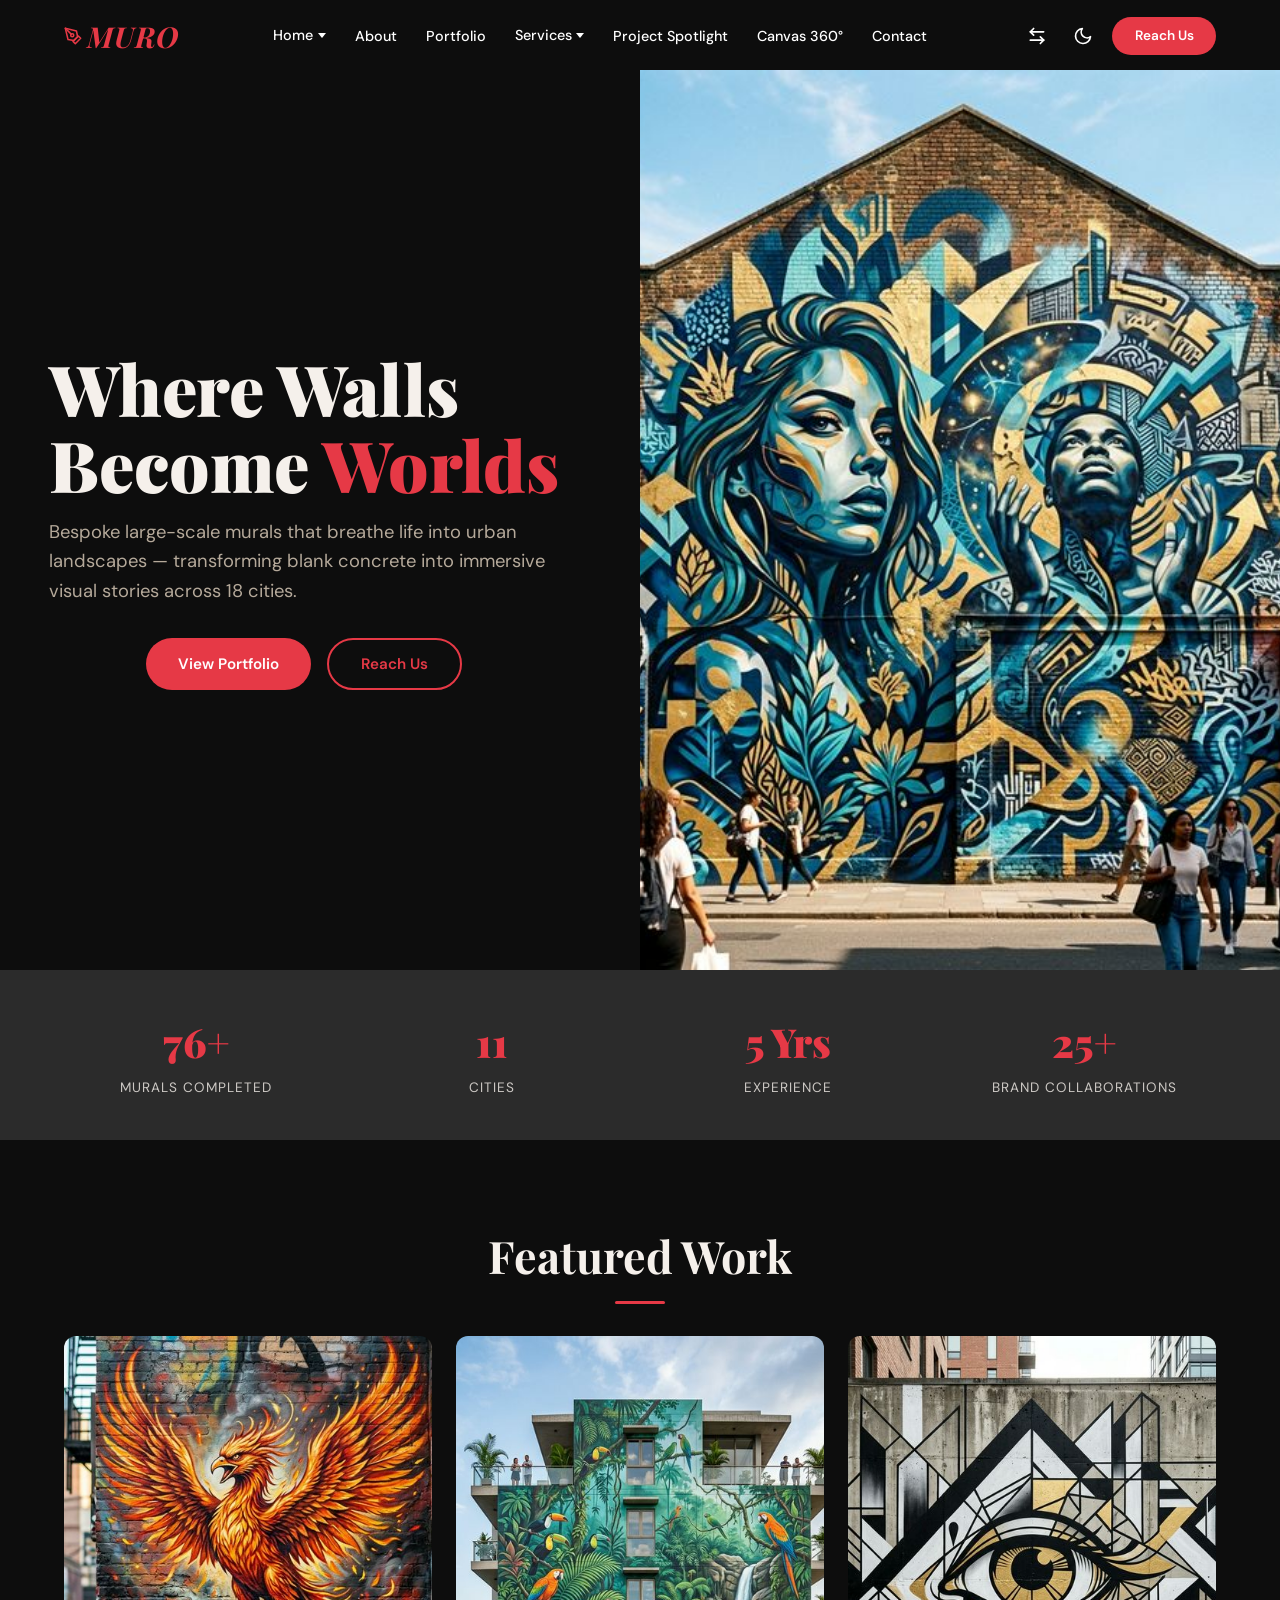
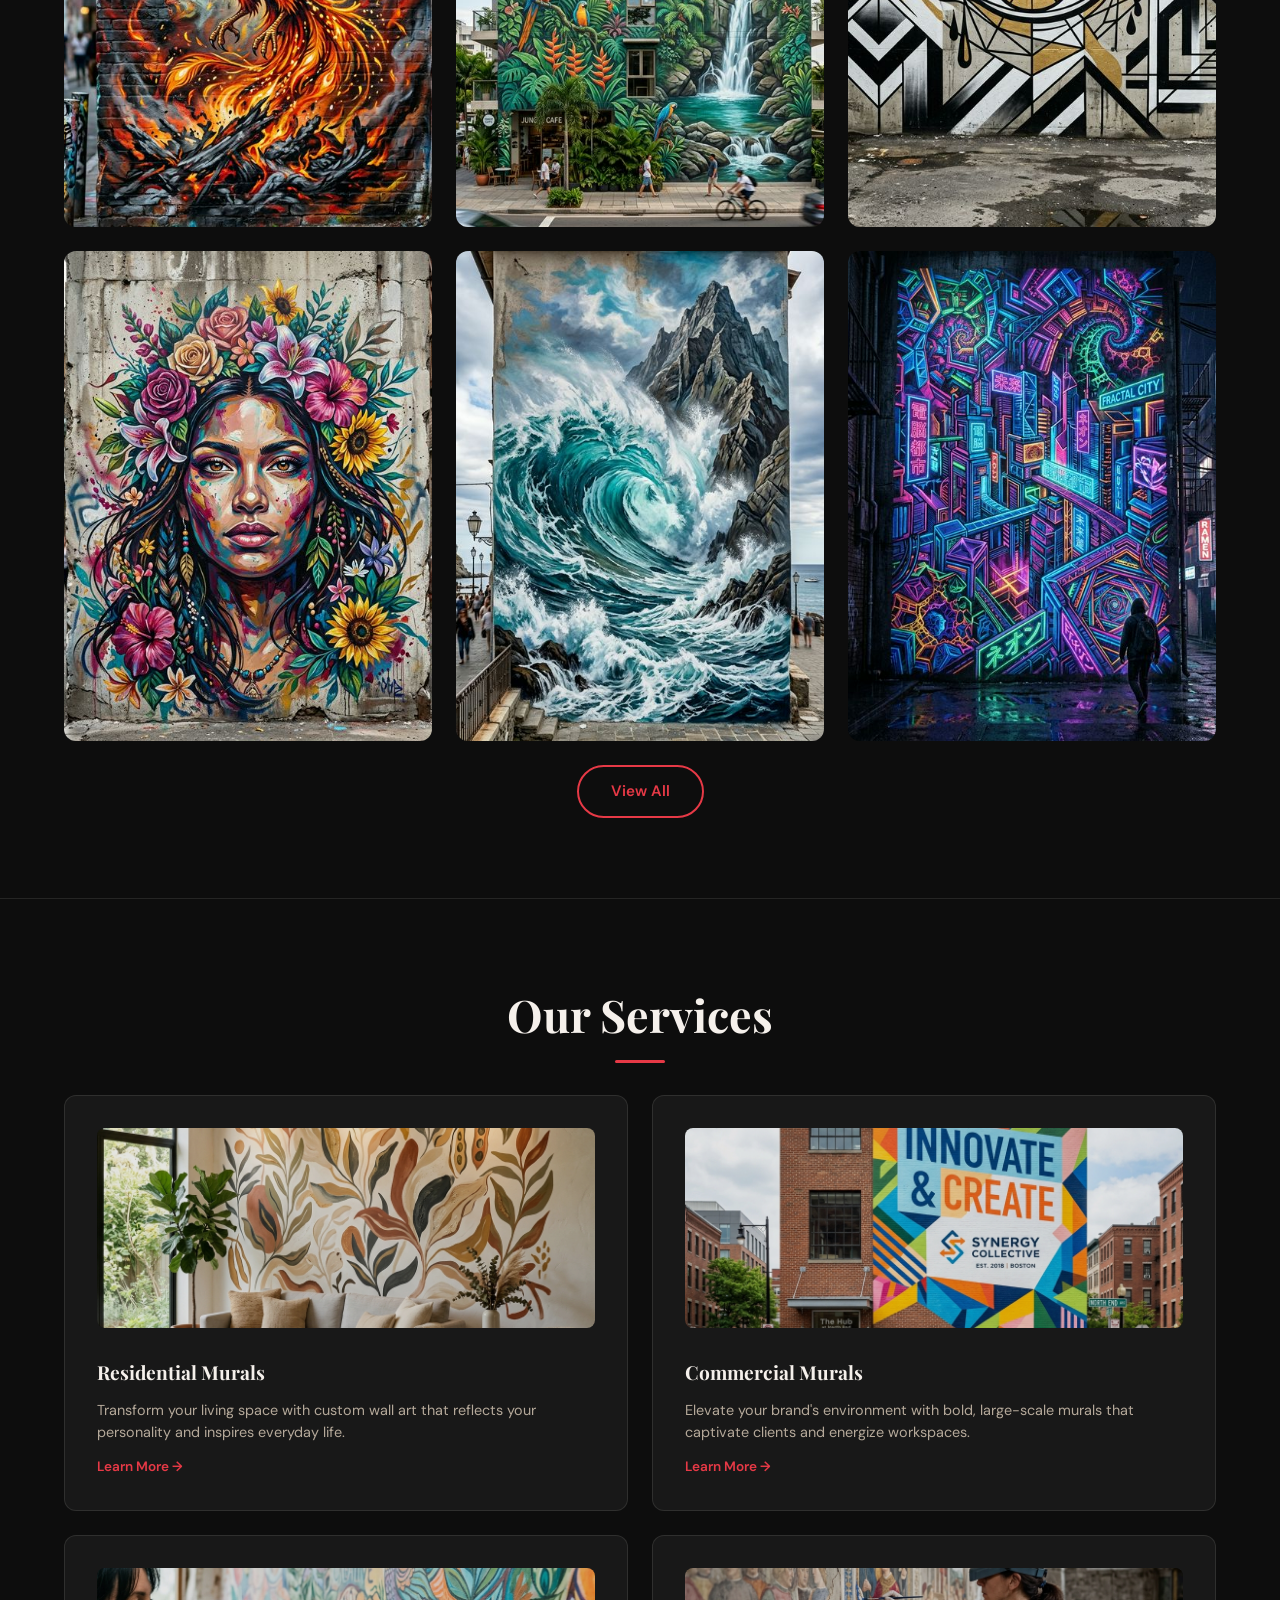
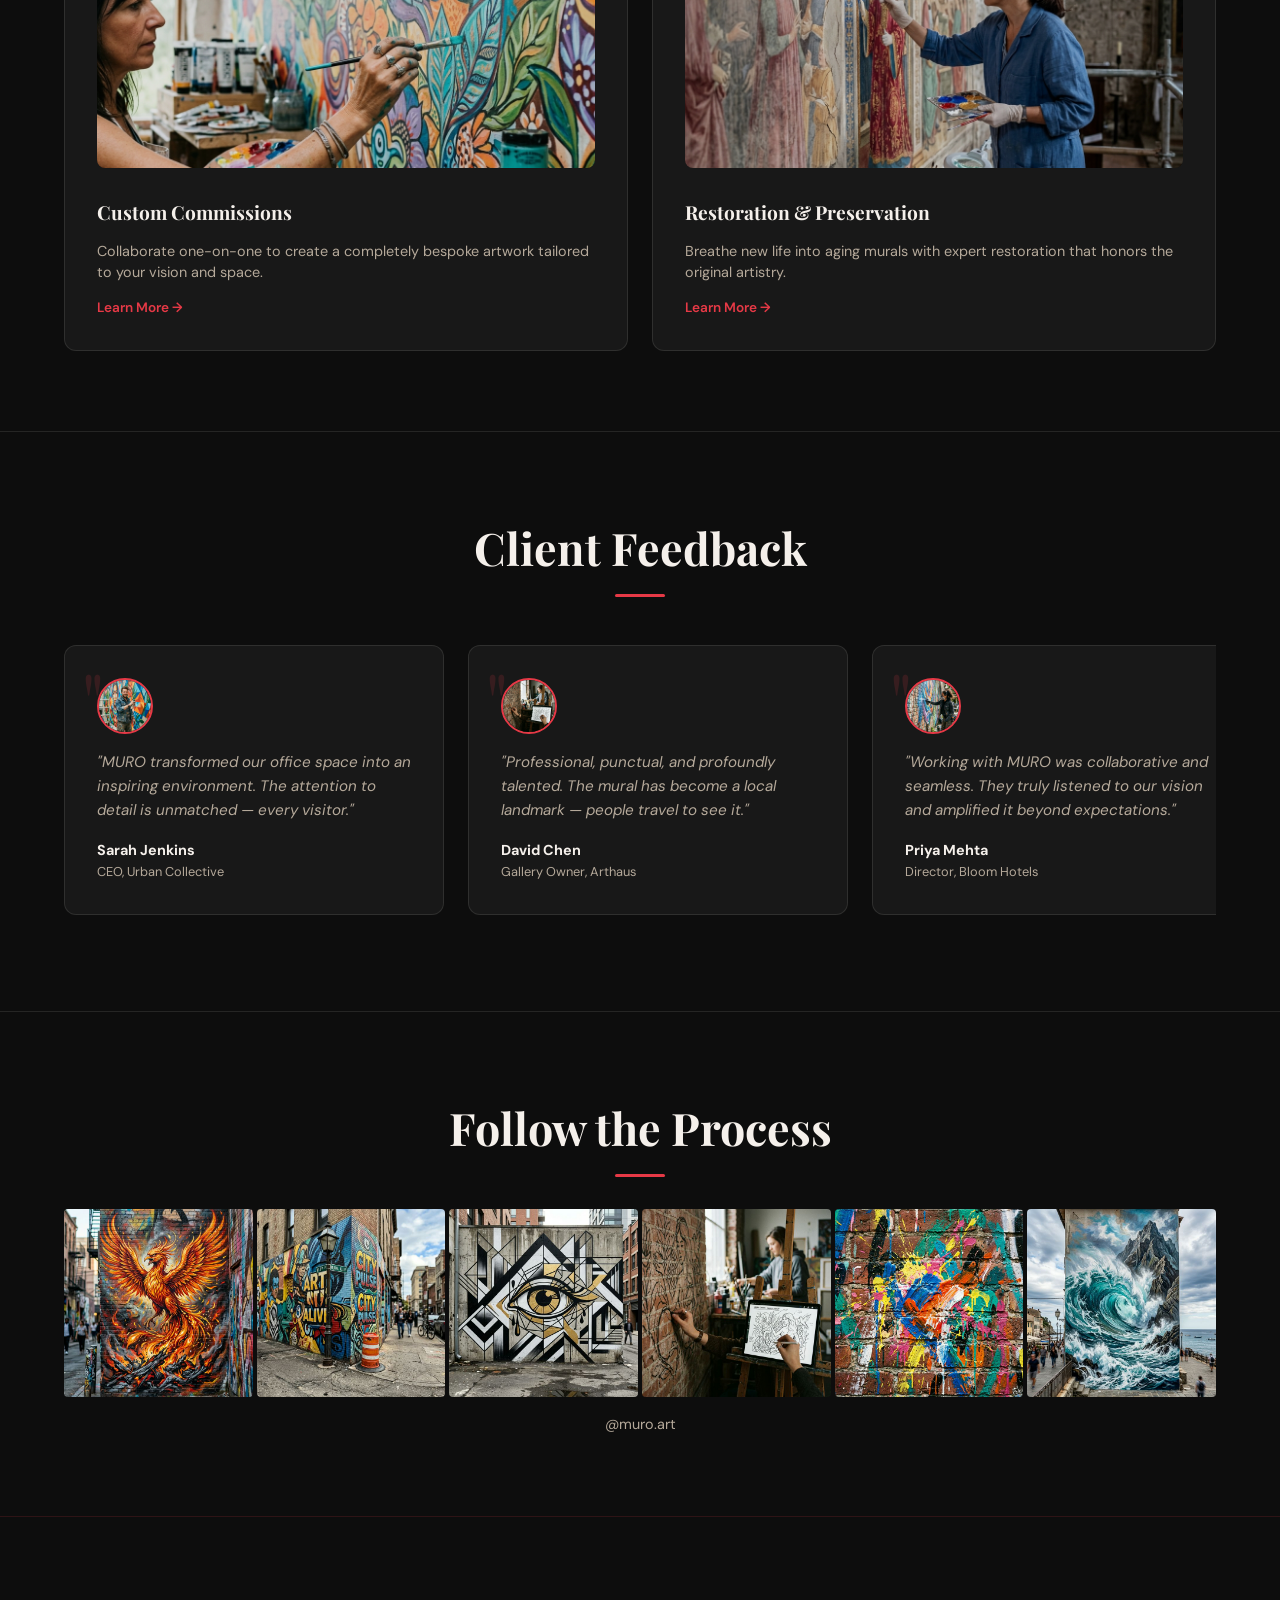
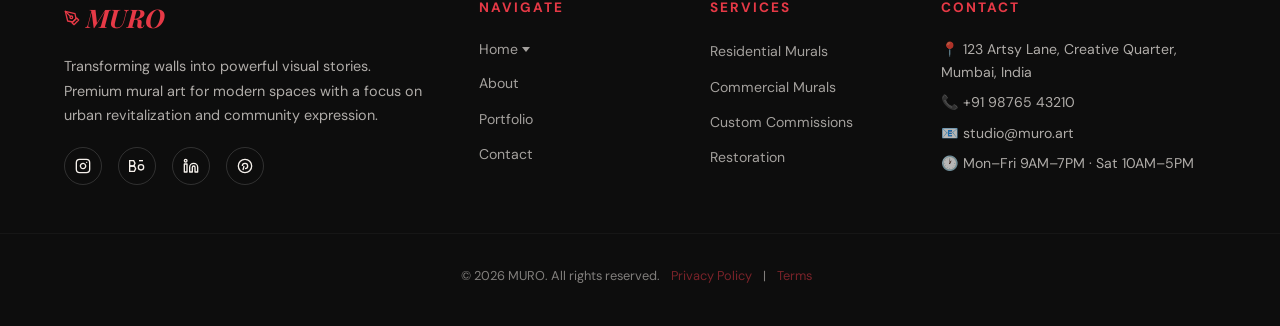
==== commit 8df61318: "add the css" ====
--- a/index.html
+++ b/index.html
@@ -158,25 +158,25 @@
         <h2 class="reveal">Our Services</h2>
         <div class="services-grid">
           <div class="service-card reveal">
-            <div class="svc-icon"><svg viewBox="0 0 24 24"><path d="M3 9l9-7 9 7v11a2 2 0 01-2 2H5a2 2 0 01-2-2z"/><polyline points="9 22 9 12 15 12 15 22"/></svg></div>
+            <div class="svc-img"><img src="assets/images/svc-residential.png" alt="Residential Murals"></div>
             <h3>Residential Murals</h3>
             <p>Transform your living space with custom wall art that reflects your personality and inspires everyday life.</p>
             <a href="services-residential.html" class="svc-link">Learn More →</a>
           </div>
           <div class="service-card reveal">
-            <div class="svc-icon"><svg viewBox="0 0 24 24"><rect x="2" y="7" width="20" height="14" rx="2" ry="2"/><path d="M16 21V5a2 2 0 00-2-2h-4a2 2 0 00-2 2v16"/></svg></div>
+            <div class="svc-img"><img src="assets/images/svc-commercial.png" alt="Commercial Murals"></div>
             <h3>Commercial Murals</h3>
             <p>Elevate your brand's environment with bold, large-scale murals that captivate clients and energize workspaces.</p>
             <a href="services-commercial.html" class="svc-link">Learn More →</a>
           </div>
           <div class="service-card reveal">
-            <div class="svc-icon"><svg viewBox="0 0 24 24"><path d="M12 19l7-7 3 3-7 7-3-3z"/><path d="M18 13l-1.5-7.5L2 2l3.5 14.5L13 18l5-5z"/><path d="M2 2l7.586 7.586"/><circle cx="11" cy="11" r="2"/></svg></div>
+            <div class="svc-img"><img src="assets/images/svc-commissions.png" alt="Custom Commissions"></div>
             <h3>Custom Commissions</h3>
             <p>Collaborate one-on-one to create a completely bespoke artwork tailored to your vision and space.</p>
             <a href="services-commissions.html" class="svc-link">Learn More →</a>
           </div>
           <div class="service-card reveal">
-            <div class="svc-icon"><svg viewBox="0 0 24 24"><path d="M14.7 6.3a1 1 0 000 1.4l1.6 1.6a1 1 0 001.4 0l3.77-3.77a6 6 0 01-7.94 7.94l-6.91 6.91a2.12 2.12 0 01-3-3l6.91-6.91a6 6 0 017.94-7.94l-3.76 3.76z"/></svg></div>
+            <div class="svc-img"><img src="assets/images/svc-restoration.png" alt="Restoration & Preservation"></div>
             <h3>Restoration & Preservation</h3>
             <p>Breathe new life into aging murals with expert restoration that honors the original artistry.</p>
             <a href="services-restoration.html" class="svc-link">Learn More →</a>
@@ -194,7 +194,7 @@
         <div class="testimonials-scroll">
           <div class="testimonial-card reveal">
             <div class="client-photo"><img src="assets/images/artist.png" alt="Sarah Jenkins"></div>
-            <blockquote>"MURO transformed our office space into an inspiring environment. The attention to detail is unmatched — every visitor is captivated."</blockquote>
+            <blockquote>"MURO transformed our office space into an inspiring environment. The attention to detail is unmatched — every visitor."</blockquote>
             <div class="client-name">Sarah Jenkins</div>
             <div class="client-co">CEO, Urban Collective</div>
           </div>
--- a/style.css
+++ b/style.css
@@ -72,6 +72,28 @@
 .nav-links{display:flex;gap:1.8rem;align-items:center}
 .nav-links>li>a{font-weight:500;font-size:.9rem;color:var(--text);opacity:.85}
 .nav-links>li>a:hover{opacity:1;color:var(--red)}
+
+/* Enforce contrast when nav is over dark hero (not scrolled) - Only in Dark Mode */
+[data-theme="dark"] nav:not(.scrolled) .nav-links > li > a,
+[data-theme="dark"] nav:not(.scrolled) .nav-dropdown > a,
+[data-theme="dark"] nav:not(.scrolled) .toggle-btn {
+  color: #fff;
+  opacity: 1;
+}
+[data-theme="dark"] nav:not(.scrolled) .nav-dropdown > a::after {
+  border-top-color: #fff;
+}
+
+[data-theme="light"] nav:not(.scrolled) .nav-links > li > a,
+[data-theme="light"] nav:not(.scrolled) .nav-dropdown > a,
+[data-theme="light"] nav:not(.scrolled) .toggle-btn {
+  color: var(--text);
+  opacity: .95;
+}
+[data-theme="light"] nav:not(.scrolled) .nav-dropdown > a::after {
+  border-top-color: var(--text);
+}
+
 /* Services Dropdown */
 .nav-dropdown{position:relative}
 .nav-dropdown>a{display:flex;align-items:center;gap:.3rem}
@@ -133,11 +155,11 @@
 .stagger-up:nth-child(4){animation-delay:.45s}
 @keyframes fadeUp{to{opacity:1;transform:translateY(0)}}
 @media(max-width:768px){
-  .hero-split{grid-template-columns:1fr;min-height:auto}
-  .hero-text{padding:2rem 1.5rem;text-align:center}
-  .hero-text h1{text-align:center}
-  .hero-text p{margin:0 auto 1.5rem}
-  .hero-text .hero-ctas{justify-content:center}
+  .hero-split{grid-template-columns:1fr;min-height:auto;gap:2rem}
+  .hero-text{padding:3rem 1.5rem;text-align:center}
+  .hero-text h1{text-align:center;margin-bottom:1.5rem}
+  .hero-text p{margin:0 auto 2rem}
+  .hero-text .hero-ctas{justify-content:center;margin-bottom:1rem}
   .hero-image{height:50vh}
 }
 
@@ -165,9 +187,10 @@
 .services-grid{display:grid;grid-template-columns:repeat(2,1fr);gap:1.5rem;margin-top:2rem}
 .service-card{padding:2rem;border:1px solid var(--glass-border);border-radius:var(--radius);background:var(--bg2);transition:var(--transition);display:flex;flex-direction:column;gap:.8rem}
 .service-card:hover{border-color:var(--red);box-shadow:0 0 20px rgba(230,57,70,.1)}
-.service-card .svc-icon{width:48px;height:48px;color:var(--red)}
-.service-card .svc-icon svg{width:100%;height:100%;stroke:var(--red);fill:none;stroke-width:1.5}
-.service-card h3{font-size:1.15rem}
+.service-card .svc-img{width:100%;height:200px;border-radius:calc(var(--radius) - 4px);overflow:hidden;margin-bottom:.5rem;background:var(--bg)}
+.service-card .svc-img img{width:100%;height:100%;object-fit:cover;transition:var(--transition);filter:brightness(.9)}
+.service-card:hover .svc-img img{transform:scale(1.08);filter:brightness(1.1)}
+.service-card h3{font-size:1.2rem;margin-top:.5rem}
 .service-card p{font-size:.9rem;color:var(--text2);line-height:1.5}
 .service-card .svc-link{font-size:.85rem;color:var(--red);font-weight:600;display:inline-flex;align-items:center;gap:.3rem}
 @media(max-width:768px){.services-grid{grid-template-columns:1fr}}
@@ -179,7 +202,7 @@
 .testimonial-card::before{content:'"';position:absolute;top:-10px;left:16px;font-size:5rem;font-family:'Playfair Display',serif;color:var(--red);opacity:.15}
 .testimonial-card .client-photo{width:56px;height:56px;border-radius:50%;overflow:hidden;border:2px solid var(--red);margin-bottom:1rem}
 .testimonial-card .client-photo img{width:100%;height:100%;object-fit:cover}
-.testimonial-card blockquote{font-size:.95rem;font-style:italic;color:var(--text2);margin-bottom:1rem;line-height:1.6}
+.testimonial-card blockquote{margin:0;margin-bottom:1rem;font-size:.95rem;font-style:italic;color:var(--text2);line-height:1.6}
 .testimonial-card .client-name{font-weight:700;font-size:.9rem}
 .testimonial-card .client-co{font-size:.8rem;color:var(--text2)}
 
@@ -208,9 +231,15 @@
 .social-row a{width:40px;height:40px;border-radius:50%;border:1px solid var(--glass-border);display:flex;align-items:center;justify-content:center;transition:var(--transition);color:var(--text)}
 .social-row a:hover{border-color:var(--red);color:var(--red)}
 .social-row a svg{width:18px;height:18px}
-@media(max-width:768px){
+@media(max-width:1024px){
   .artist-hero{grid-template-columns:1fr;gap:2rem;text-align:center}
-  .artist-photo img{height:350px}
+  .artist-photo img{height:400px;object-position:top}
+  .artist-content .brand-name{font-size:3rem}
+  .social-row{justify-content:center}
+}
+@media(max-width:768px){
+  .artist-hero{grid-template-columns:1fr;gap:2rem;text-align:center}
+  .artist-photo img{height:350px;object-position:top}
   .artist-content .brand-name{font-size:2.5rem}
   .social-row{justify-content:center}
 }
@@ -386,8 +415,23 @@
 .footer-col .footer-contact-item{display:flex;gap:.5rem;margin-bottom:.5rem;font-size:.88rem;opacity:.7}
 .footer-bottom{text-align:center;padding-top:2rem;border-top:1px solid rgba(255,255,255,.08);font-size:.8rem;opacity:.5}
 .footer-bottom a{color:var(--red);margin:0 .5rem}
-@media(max-width:1024px){.footer-grid{grid-template-columns:repeat(2,1fr);gap:2rem}}
-@media(max-width:768px){.footer-grid{grid-template-columns:1fr;text-align:center}.footer-social-icons{justify-content:center}}
+@media(max-width:1024px){
+  .footer-grid{grid-template-columns:repeat(2,1fr);gap:2rem}
+  .footer-col{text-align:center;display:flex;flex-direction:column;align-items:center}
+  .footer-contact-item{justify-content:center;width:100%}
+  .footer-brand{text-align:center;grid-column:span 2}
+  .footer-social-icons{justify-content:center}
+  .footer-col .nav-dropdown > a{justify-content:center}
+  .footer-col .dropdown-menu{left:50%;transform:translateX(-50%) translateY(10px)}
+}
+@media(max-width:768px){
+  .footer-grid{grid-template-columns:1fr;text-align:center}
+  .footer-brand{grid-column:span 1}
+  .footer-social-icons{justify-content:center}
+  .footer-col .footer-contact-item{justify-content:center}
+  .footer-col .nav-dropdown > a{justify-content:center}
+  .footer-col .dropdown-menu{left:50%;transform:translateX(-50%) translateY(10px)}
+}
 
 /* ============ AUTH PAGES ============ */
 .auth-page{min-height:100vh;display:flex;align-items:center;justify-content:center;background:var(--bg);padding:2rem}
@@ -466,6 +510,11 @@
 .h2-project-large .h2-project-info{opacity:1;transform:translateY(0)}
 .h2-project-large .h2-project-info h3{font-size:1.6rem}
 .h2-projects-grid .h2-project-card:not(.h2-project-large){min-height:260px}
+@media(max-width:1024px){
+  .h2-projects-grid{grid-template-columns:1fr;gap:1.5rem}
+  .h2-project-large{grid-row:span 1;min-height:400px}
+  .h2-project-info{opacity:1!important;transform:translateY(0)!important}
+}
 @media(max-width:768px){
   .h2-projects-grid{grid-template-columns:1fr;grid-template-rows:auto}
   .h2-project-large{grid-row:span 1;min-height:350px}
@@ -519,6 +568,10 @@
 .h2-bts-step{display:inline-block;font-family:var(--body);font-size:.75rem;font-weight:700;letter-spacing:4px;text-transform:uppercase;color:var(--red);margin-bottom:.75rem;background:rgba(230,57,70,.08);padding:.4rem 1rem;border-radius:50px}
 .h2-bts-text h3{font-family:var(--heading);font-size:1.6rem;margin-bottom:1rem;color:var(--fg)}
 .h2-bts-text p{font-size:1rem;color:var(--fg);opacity:.7;line-height:1.75}
+@media(max-width:1024px){
+  .h2-bts-item{grid-template-columns:1fr;gap:1.5rem}
+  .h2-bts-img img{height:300px}
+}
 @media(max-width:768px){
   .h2-bts-item{grid-template-columns:1fr;gap:1.5rem}
   .h2-bts-reverse .h2-bts-img{order:0}
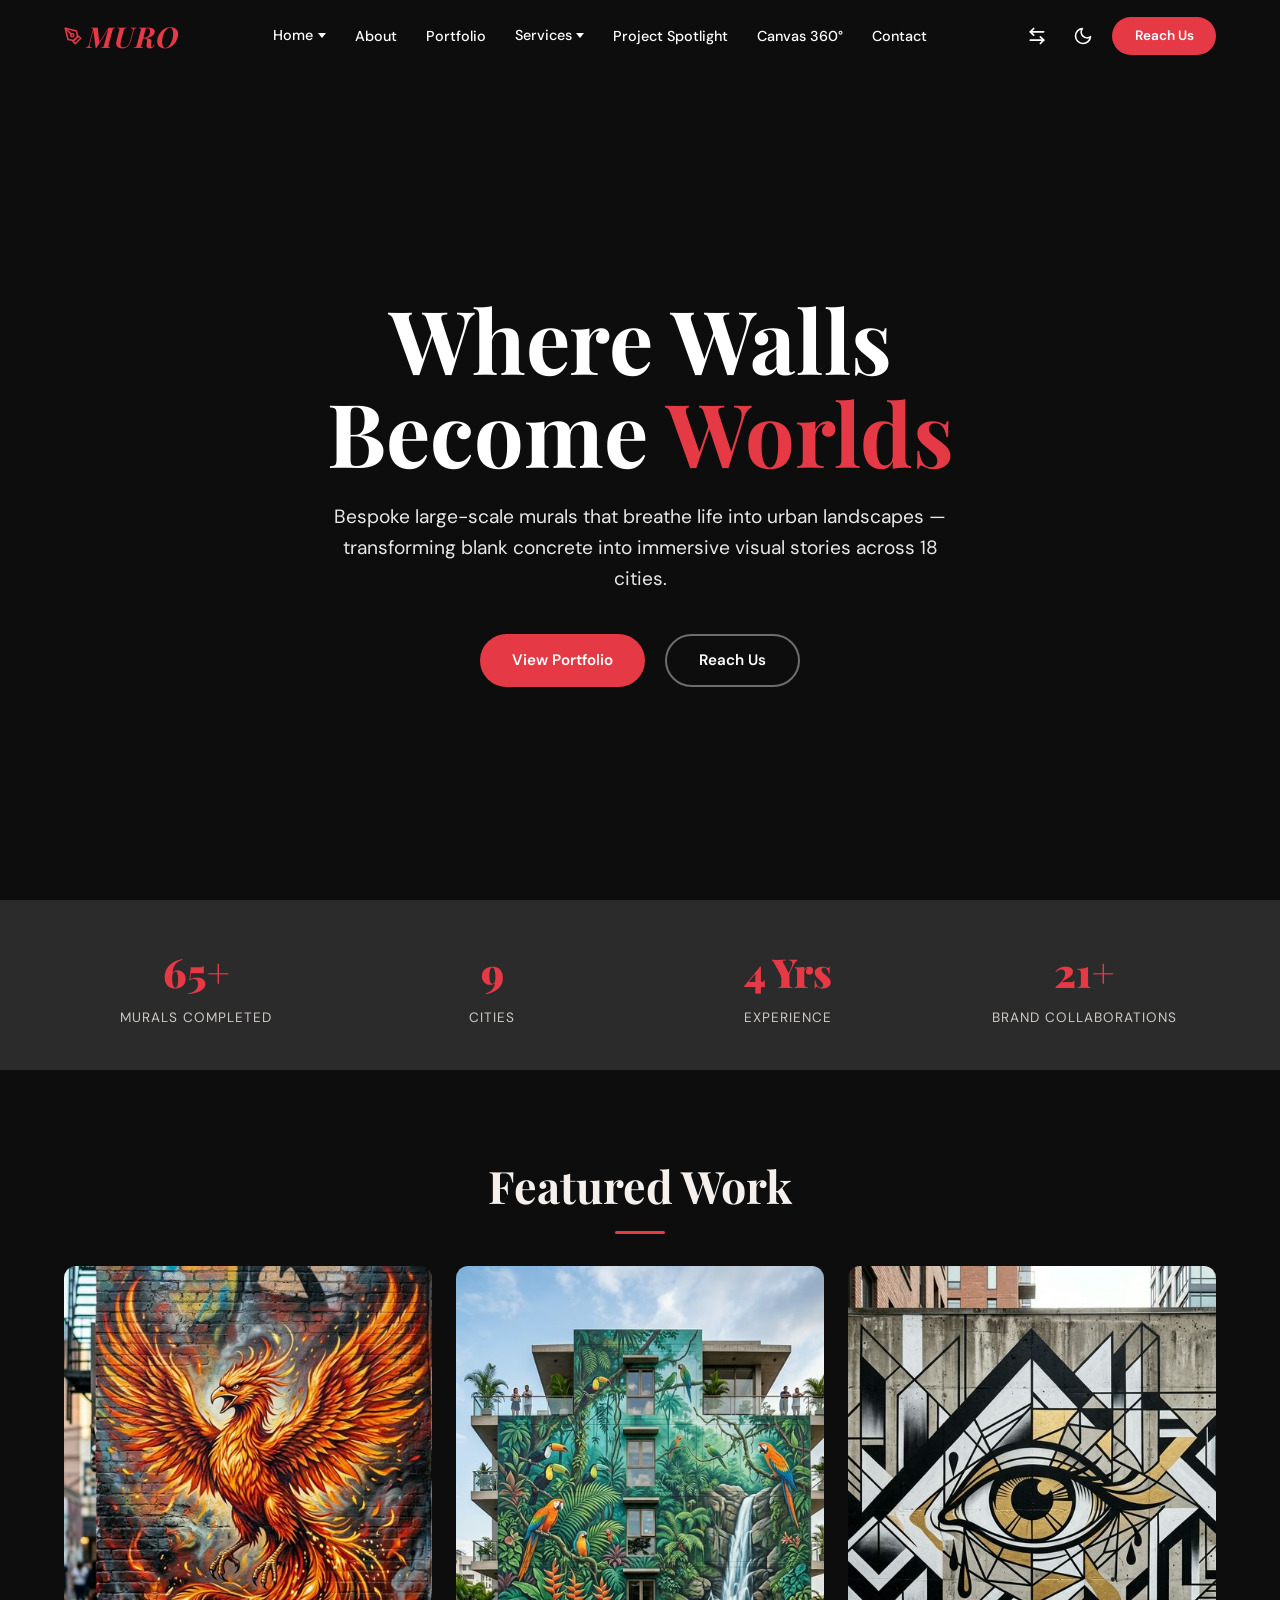
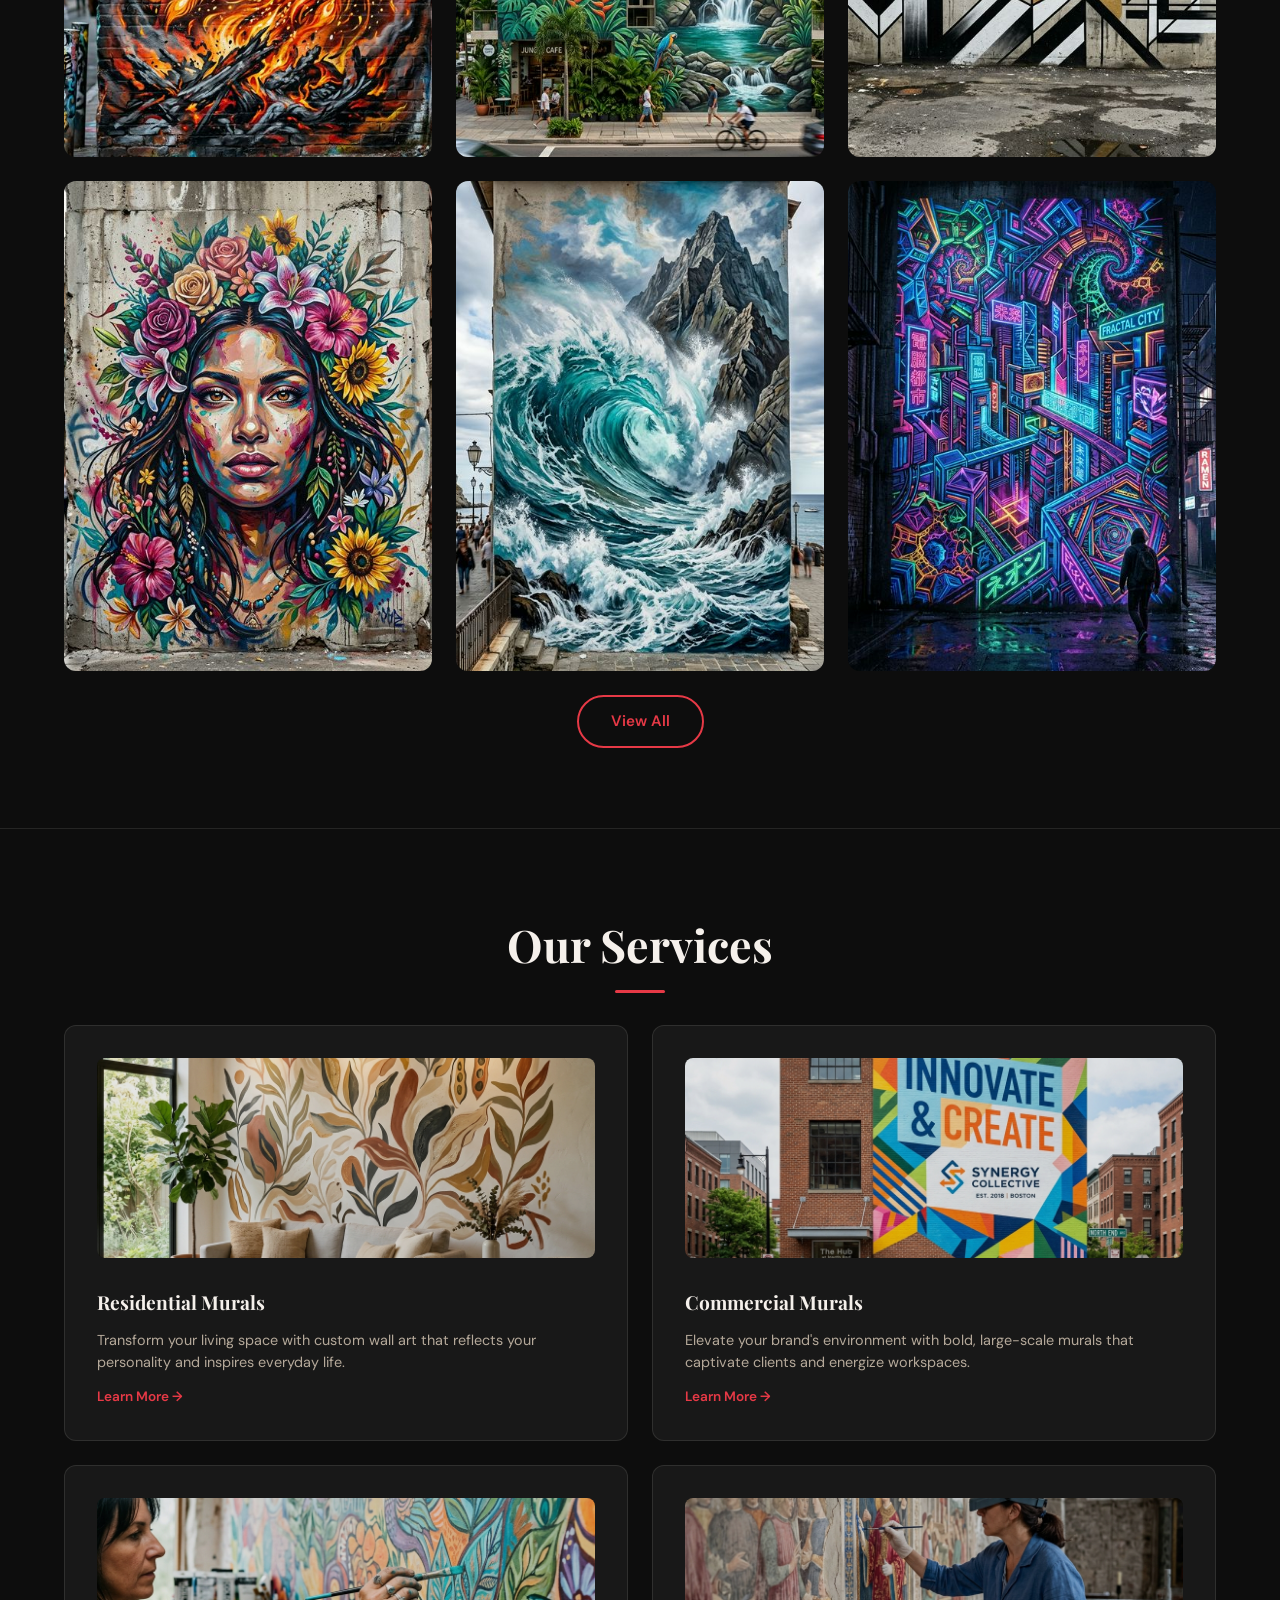
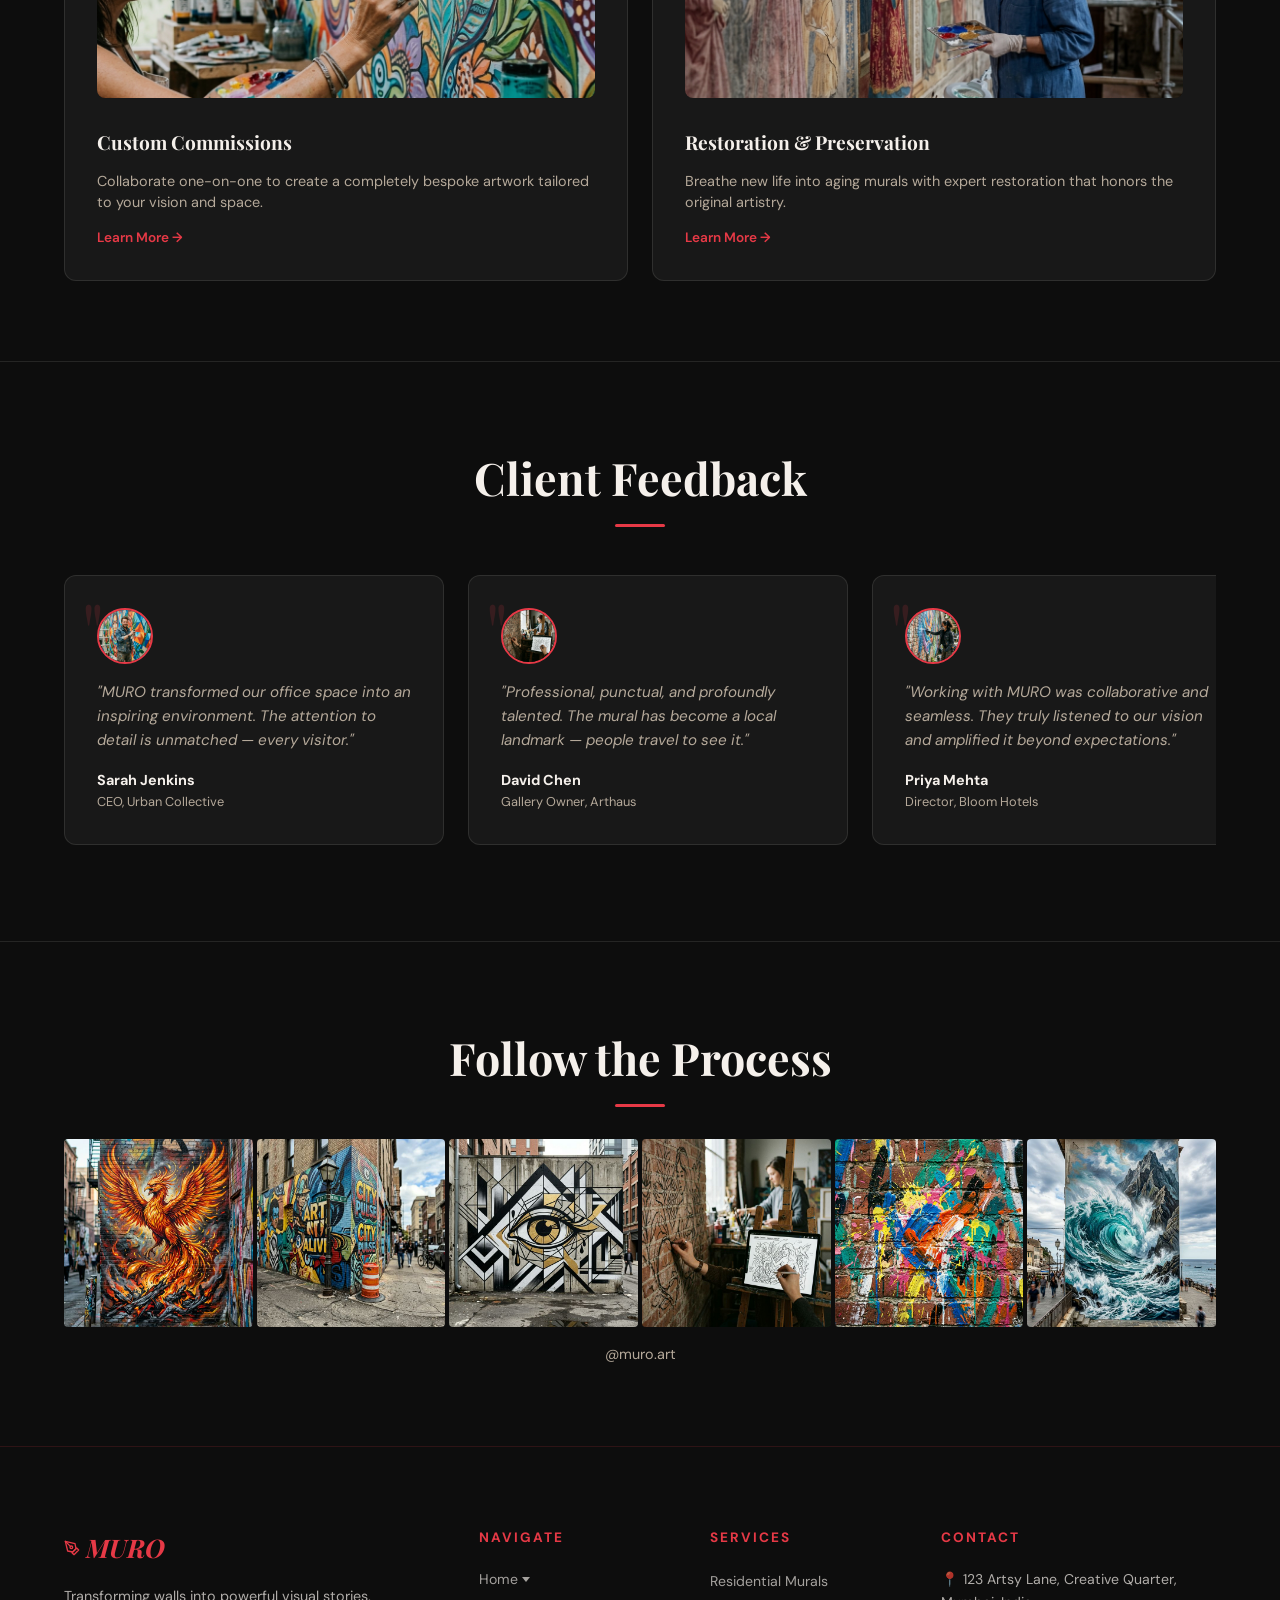
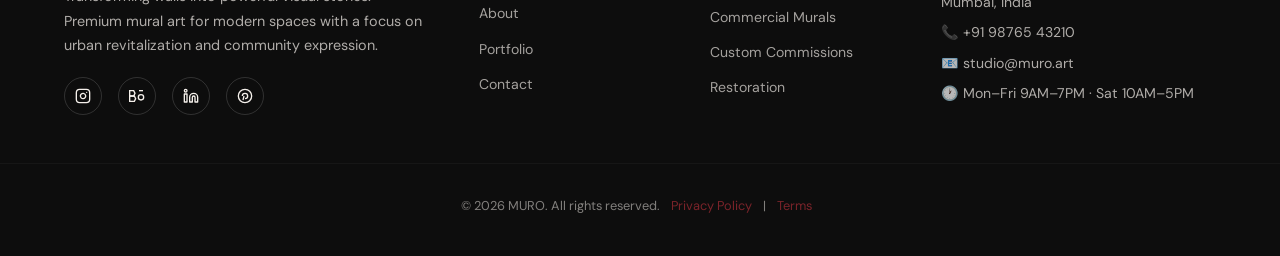
==== commit 2e86fd42: "add the css" ====
--- a/index.html
+++ b/index.html
@@ -8,7 +8,7 @@
   <link rel="icon" type="image/png" href="assets/images/favicon.png">
   <link rel="stylesheet" href="style.css">
 </head>
-<body data-theme="dark">
+<body data-theme="dark" class="hero-dark">
 
   <!-- Navigation -->
   <nav>
@@ -77,18 +77,16 @@
   </div>
 
   <main>
-    <!-- 1. HERO SPLIT -->
-    <section class="hero-split">
-      <div class="hero-text container">
+    <!-- 1. HERO BACKGROUND -->
+    <section class="hero-bg" style="background-image: url('home_hero_new_bg_1776153264048.png');">
+      <div class="hero-overlay"></div>
+      <div class="hero-content container">
         <h1 class="stagger-up">Where Walls<br>Become <span>Worlds</span></h1>
         <p class="stagger-up">Bespoke large-scale murals that breathe life into urban landscapes — transforming blank concrete into immersive visual stories across 18 cities.</p>
         <div class="hero-ctas stagger-up">
           <a href="portfolio.html" class="btn btn-primary">View Portfolio</a>
           <a href="contact.html" class="btn btn-outline">Reach Us</a>
         </div>
-      </div>
-      <div class="hero-image">
-        <img src="assets/images/hero.png" alt="Large-scale vibrant mural on urban building">
       </div>
     </section>
 
--- a/style.css
+++ b/style.css
@@ -7,7 +7,7 @@
   --red: #E63946;
   --stone: #B5A99A;
   --charcoal: #2B2B2B;
-  --transition: all .3s cubic-bezier(.4,0,.2,1);
+  --transition: all .3s cubic-bezier(.4, 0, .2, 1);
   --radius: 12px;
   --max-w: 1200px;
   /* dark mode (default) */
@@ -15,586 +15,3098 @@
   --bg2: #181818;
   --text: #F5F0EB;
   --text2: #B5A99A;
-  --glass-bg: rgba(13,13,13,.75);
-  --glass-border: rgba(245,240,235,.1);
-  --shadow: 0 8px 32px rgba(0,0,0,.5);
-}
+  --glass-bg: rgba(13, 13, 13, .75);
+  --glass-border: rgba(245, 240, 235, .1);
+  --shadow: 0 8px 32px rgba(0, 0, 0, .5);
+}
+
 [data-theme="light"] {
   --bg: #F5F0EB;
   --bg2: #ffffff;
   --text: #0D0D0D;
   --text2: #555;
-  --glass-bg: rgba(255,255,255,.8);
-  --glass-border: rgba(0,0,0,.08);
-  --shadow: 0 8px 32px rgba(0,0,0,.08);
-}
-[dir="rtl"] { direction: rtl; }
-[dir="rtl"] .nav-links { flex-direction: row-reverse; }
-[dir="rtl"] .footer-grid { direction: rtl; }
+  --glass-bg: rgba(255, 255, 255, .8);
+  --glass-border: rgba(0, 0, 0, .08);
+  --shadow: 0 8px 32px rgba(0, 0, 0, .08);
+}
+
+[dir="rtl"] {
+  direction: rtl;
+}
+
+[dir="rtl"] .nav-links {
+  flex-direction: row-reverse;
+}
+
+[dir="rtl"] .footer-grid {
+  direction: rtl;
+}
 
 /* ============ RESET ============ */
-*,*::before,*::after{margin:0;padding:0;box-sizing:border-box}
-html{scroll-behavior:smooth;overflow-x:hidden}
-body{font-family:'DM Sans',sans-serif;background:var(--bg);color:var(--text);line-height:1.6;transition:background .3s,color .3s;overflow-x:hidden}
-h1,h2,h3,h4{font-family:'Playfair Display',serif;font-weight:700}
-h1{font-size:clamp(2.4rem,7vw,4.2rem);text-align:center;margin-bottom:1.2rem;line-height:1.1}
-h2{font-size:clamp(1.8rem,5vw,2.8rem);text-align:center;margin-bottom:2rem;position:relative;padding-bottom:.8rem}
-h2::after{content:'';position:absolute;bottom:0;left:50%;transform:translateX(-50%);width:50px;height:3px;background:var(--red);border-radius:2px}
-a{text-decoration:none;color:inherit;transition:var(--transition)}
-ul{list-style:none}
-img{max-width:100%;height:auto;display:block}
-.container{max-width:var(--max-w);margin:0 auto;padding:0 1.5rem}
+*,
+*::before,
+*::after {
+  margin: 0;
+  padding: 0;
+  box-sizing: border-box
+}
+
+html {
+  scroll-behavior: smooth;
+  overflow-x: hidden
+}
+
+body {
+  font-family: 'DM Sans', sans-serif;
+  background: var(--bg);
+  color: var(--text);
+  line-height: 1.6;
+  transition: background .3s, color .3s;
+  overflow-x: hidden
+}
+
+h1,
+h2,
+h3,
+h4 {
+  font-family: 'Playfair Display', serif;
+  font-weight: 700
+}
+
+h1 {
+  font-size: clamp(2.4rem, 7vw, 4.2rem);
+  text-align: center;
+  margin-bottom: 1.2rem;
+  line-height: 1.1
+}
+
+h2 {
+  font-size: clamp(1.8rem, 5vw, 2.8rem);
+  text-align: center;
+  margin-bottom: 2rem;
+  position: relative;
+  padding-bottom: .8rem
+}
+
+h2::after {
+  content: '';
+  position: absolute;
+  bottom: 0;
+  left: 50%;
+  transform: translateX(-50%);
+  width: 50px;
+  height: 3px;
+  background: var(--red);
+  border-radius: 2px
+}
+
+a {
+  text-decoration: none;
+  color: inherit;
+  transition: var(--transition)
+}
+
+ul {
+  list-style: none
+}
+
+img {
+  max-width: 100%;
+  height: auto;
+  display: block
+}
+
+.container {
+  max-width: var(--max-w);
+  margin: 0 auto;
+  padding: 0 1.5rem
+}
 
 /* ============ SECTIONS ============ */
-.section{padding:80px 0}
-@media(max-width:1024px){.section{padding:60px 0}}
-@media(max-width:768px){.section{padding:40px 0}}
-.section-divider{width:100%;height:1px;background:var(--glass-border)}
+.section {
+  padding: 80px 0
+}
+
+@media(max-width:1024px) {
+  .section {
+    padding: 60px 0
+  }
+}
+
+@media(max-width:768px) {
+  .section {
+    padding: 40px 0
+  }
+}
+
+.section-divider {
+  width: 100%;
+  height: 1px;
+  background: var(--glass-border)
+}
 
 /* ============ GLASS ============ */
-.glass{background:var(--glass-bg);backdrop-filter:blur(12px);-webkit-backdrop-filter:blur(12px);border:1px solid var(--glass-border);box-shadow:var(--shadow)}
+.glass {
+  background: var(--glass-bg);
+  backdrop-filter: blur(12px);
+  -webkit-backdrop-filter: blur(12px);
+  border: 1px solid var(--glass-border);
+  box-shadow: var(--shadow)
+}
 
 /* ============ BUTTONS ============ */
-.btn{display:inline-flex;align-items:center;justify-content:center;padding:.75rem 2rem;border-radius:50px;font-weight:600;cursor:pointer;transition:var(--transition);border:none;font-family:'DM Sans',sans-serif;font-size:.95rem;gap:.5rem}
-.btn-primary{background:var(--red);color:#fff}
-.btn-primary:hover{background:#c62f3b;transform:translateY(-3px);box-shadow:0 10px 25px rgba(230,57,70,.35)}
-.btn-outline{background:transparent;border:2px solid var(--red);color:var(--red)}
-.btn-outline:hover{background:var(--red);color:#fff}
-.btn-pill{border-radius:50px;padding:.5rem 1.5rem;font-size:.85rem}
-.centered-btn{display:flex;justify-content:center;margin-top:1.5rem}
+.btn {
+  display: inline-flex;
+  align-items: center;
+  justify-content: center;
+  padding: .75rem 2rem;
+  border-radius: 50px;
+  font-weight: 600;
+  cursor: pointer;
+  transition: var(--transition);
+  border: none;
+  font-family: 'DM Sans', sans-serif;
+  font-size: .95rem;
+  gap: .5rem
+}
+
+.btn-primary {
+  background: var(--red);
+  color: #fff
+}
+
+.btn-primary:hover {
+  background: #c62f3b;
+  transform: translateY(-3px);
+  box-shadow: 0 10px 25px rgba(230, 57, 70, .35)
+}
+
+.btn-outline {
+  background: transparent;
+  border: 2px solid var(--red);
+  color: var(--red)
+}
+
+.btn-outline:hover {
+  background: var(--red);
+  color: #fff
+}
+
+.btn-pill {
+  border-radius: 50px;
+  padding: .5rem 1.5rem;
+  font-size: .85rem
+}
+
+.centered-btn {
+  display: flex;
+  justify-content: center;
+  margin-top: 1.5rem
+}
 
 /* ============ NAVBAR ============ */
-nav{position:fixed;top:0;width:100%;z-index:1000;padding:.8rem 0;transition:var(--transition);background:transparent}
-nav.scrolled{background:var(--bg);box-shadow:0 2px 20px rgba(0,0,0,.3);padding:.5rem 0}
-.nav-container{display:flex;justify-content:space-between;align-items:center}
-.logo{font-family:'Playfair Display',serif;font-style:italic;font-size:1.8rem;font-weight:700;color:var(--red);letter-spacing:1px;display:inline-flex;align-items:center;gap:.35rem}
-.logo::before{content:'';display:inline-block;width:1.1rem;height:1.1rem;background:url("data:image/svg+xml,%3Csvg xmlns='http://www.w3.org/2000/svg' viewBox='0 0 24 24' fill='none' stroke='%23E63946' stroke-width='2' stroke-linecap='round' stroke-linejoin='round'%3E%3Cpath d='M12 19l7-7 3 3-7 7-3-3z'/%3E%3Cpath d='M18 13l-1.5-7.5L2 2l3.5 14.5L13 18l5-5z'/%3E%3Cpath d='M2 2l7.586 7.586'/%3E%3Ccircle cx='11' cy='11' r='2'/%3E%3C/svg%3E") center/contain no-repeat;flex-shrink:0}
-.nav-links{display:flex;gap:1.8rem;align-items:center}
-.nav-links>li>a{font-weight:500;font-size:.9rem;color:var(--text);opacity:.85}
-.nav-links>li>a:hover{opacity:1;color:var(--red)}
-
-/* Enforce contrast when nav is over dark hero (not scrolled) - Only in Dark Mode */
-[data-theme="dark"] nav:not(.scrolled) .nav-links > li > a,
-[data-theme="dark"] nav:not(.scrolled) .nav-dropdown > a,
-[data-theme="dark"] nav:not(.scrolled) .toggle-btn {
+nav {
+  position: fixed;
+  top: 0;
+  width: 100%;
+  z-index: 1000;
+  padding: .8rem 0;
+  transition: var(--transition);
+  background: transparent
+}
+
+nav.scrolled {
+  background: var(--bg);
+  box-shadow: 0 2px 20px rgba(0, 0, 0, .3);
+  padding: .5rem 0
+}
+
+.nav-container {
+  display: flex;
+  justify-content: space-between;
+  align-items: center
+}
+
+.logo {
+  font-family: 'Playfair Display', serif;
+  font-style: italic;
+  font-size: 1.8rem;
+  font-weight: 700;
+  color: var(--red);
+  letter-spacing: 1px;
+  display: inline-flex;
+  align-items: center;
+  gap: .35rem
+}
+
+.logo::before {
+  content: '';
+  display: inline-block;
+  width: 1.1rem;
+  height: 1.1rem;
+  background: url("data:image/svg+xml,%3Csvg xmlns='http://www.w3.org/2000/svg' viewBox='0 0 24 24' fill='none' stroke='%23E63946' stroke-width='2' stroke-linecap='round' stroke-linejoin='round'%3E%3Cpath d='M12 19l7-7 3 3-7 7-3-3z'/%3E%3Cpath d='M18 13l-1.5-7.5L2 2l3.5 14.5L13 18l5-5z'/%3E%3Cpath d='M2 2l7.586 7.586'/%3E%3Ccircle cx='11' cy='11' r='2'/%3E%3C/svg%3E") center/contain no-repeat;
+  flex-shrink: 0
+}
+
+.nav-links {
+  display: flex;
+  gap: 1.8rem;
+  align-items: center
+}
+
+.nav-links>li>a {
+  font-weight: 500;
+  font-size: .9rem;
+  color: var(--text);
+  opacity: .85
+}
+
+.nav-links>li>a:hover {
+  opacity: 1;
+  color: var(--red)
+}
+
+/* Enforce light contrast when nav is over dark hero (not scrolled) - Applied to both themes */
+nav:not(.scrolled) .nav-links>li>a,
+nav:not(.scrolled) .nav-dropdown>a,
+nav:not(.scrolled) .toggle-btn,
+nav:not(.scrolled) .hamburger span {
+  color: #fff !important;
+  opacity: 1;
+}
+
+nav:not(.scrolled) .hamburger span {
+  background: #fff !important;
+}
+
+nav:not(.scrolled) .nav-dropdown>a::after {
+  border-top-color: #fff !important;
+}
+
+
+/* Services Dropdown */
+.nav-dropdown {
+  position: relative
+}
+
+.nav-dropdown>a {
+  display: flex;
+  align-items: center;
+  gap: .3rem
+}
+
+.nav-dropdown>a::after {
+  content: '';
+  display: inline-block;
+  width: 0;
+  height: 0;
+  border-left: 4px solid transparent;
+  border-right: 4px solid transparent;
+  border-top: 5px solid currentColor;
+  transition: var(--transition)
+}
+
+.nav-dropdown:hover>a::after {
+  transform: rotate(180deg)
+}
+
+.dropdown-menu {
+  position: absolute;
+  top: 100%;
+  left: 0;
+  min-width: 220px;
+  background: var(--bg2);
+  border: 1px solid var(--glass-border);
+  border-radius: var(--radius);
+  padding: .5rem 0;
+  opacity: 0;
+  visibility: hidden;
+  transform: translateY(10px);
+  transition: var(--transition);
+  box-shadow: var(--shadow);
+  z-index: 100
+}
+
+.nav-dropdown:hover .dropdown-menu {
+  opacity: 1;
+  visibility: visible;
+  transform: translateY(4px)
+}
+
+.dropdown-menu a {
+  display: block;
+  padding: .6rem 1.2rem;
+  font-size: .88rem;
+  color: var(--text);
+  transition: var(--transition)
+}
+
+.dropdown-menu a:hover {
+  color: var(--red);
+  background: rgba(230, 57, 70, .06);
+  padding-left: 1.5rem
+}
+
+.nav-actions {
+  display: flex;
+  gap: .8rem;
+  align-items: center
+}
+
+.toggle-btn {
+  background: none;
+  border: none;
+  cursor: pointer;
+  font-size: 1.1rem;
+  color: var(--text);
+  padding: .4rem;
+  border-radius: 50%;
+  transition: var(--transition);
+  display: flex;
+  align-items: center;
+  justify-content: center
+}
+
+.toggle-btn:hover {
+  background: var(--glass-border)
+}
+
+.toggle-btn svg {
+  width: 20px;
+  height: 20px;
+  stroke: currentColor;
+  fill: none;
+  stroke-width: 2;
+  stroke-linecap: round;
+  stroke-linejoin: round
+}
+
+.nav-reach-btn {
+  background: var(--red);
   color: #fff;
+  padding: .5rem 1.4rem;
+  border-radius: 50px;
+  font-size: .85rem;
+  font-weight: 600;
+  border: none;
+  cursor: pointer;
+  transition: var(--transition);
+  font-family: 'DM Sans', sans-serif
+}
+
+.nav-reach-btn:hover {
+  background: #c62f3b;
+  transform: translateY(-2px)
+}
+
+/* Hamburger */
+.hamburger {
+  display: none;
+  cursor: pointer;
+  flex-direction: column;
+  gap: 5px;
+  padding: 8px;
+  border-radius: 6px;
+  z-index: 1001;
+  transition: var(--transition)
+}
+
+.hamburger:hover {
+  background: var(--glass-border)
+}
+
+.hamburger span {
+  width: 24px;
+  height: 2.5px;
+  background: var(--text);
+  border-radius: 2px;
+  transition: var(--transition)
+}
+
+.hamburger.active span:nth-child(1) {
+  transform: translateY(7.5px) rotate(45deg)
+}
+
+.hamburger.active span:nth-child(2) {
+  opacity: 0
+}
+
+.hamburger.active span:nth-child(3) {
+  transform: translateY(-7.5px) rotate(-45deg)
+}
+
+/* Mobile Menu */
+.mobile-menu {
+  position: fixed;
+  top: 0;
+  right: -100%;
+  width: 100%;
+  height: 100vh;
+  background: var(--bg);
+  z-index: 999;
+  padding: 80px 2rem 40px;
+  display: flex;
+  flex-direction: column;
+  align-items: center;
+  gap: 1rem;
+  transition: .5s cubic-bezier(.77, 0, .175, 1);
+  overflow-y: auto;
+  visibility: hidden
+}
+
+.mobile-menu.active {
+  right: 0;
+  visibility: visible
+}
+
+.mobile-menu a,
+.mobile-menu button.mobile-dropdown-toggle {
+  font-size: 1.3rem;
+  font-weight: 600;
+  color: var(--text);
+  transition: var(--transition);
+  opacity: 0;
+  transform: translateX(40px);
+  background: none;
+  border: none;
+  cursor: pointer;
+  font-family: 'DM Sans', sans-serif
+}
+
+.mobile-menu.active a,
+.mobile-menu.active button.mobile-dropdown-toggle {
   opacity: 1;
-}
-[data-theme="dark"] nav:not(.scrolled) .nav-dropdown > a::after {
-  border-top-color: #fff;
-}
-
-[data-theme="light"] nav:not(.scrolled) .nav-links > li > a,
-[data-theme="light"] nav:not(.scrolled) .nav-dropdown > a,
-[data-theme="light"] nav:not(.scrolled) .toggle-btn {
+  transform: translateX(0)
+}
+
+.mobile-menu.active a:nth-child(1) {
+  transition-delay: .05s
+}
+
+.mobile-menu.active a:nth-child(2) {
+  transition-delay: .1s
+}
+
+.mobile-menu.active a:nth-child(3) {
+  transition-delay: .15s
+}
+
+.mobile-menu.active *:nth-child(4) {
+  transition-delay: .2s
+}
+
+.mobile-menu.active *:nth-child(5) {
+  transition-delay: .25s
+}
+
+.mobile-menu.active *:nth-child(6) {
+  transition-delay: .3s
+}
+
+.mobile-menu.active *:nth-child(7) {
+  transition-delay: .35s
+}
+
+.mobile-menu.active *:nth-child(8) {
+  transition-delay: .4s
+}
+
+.mobile-menu.active *:nth-child(9) {
+  transition-delay: .45s
+}
+
+.mobile-menu.active *:nth-child(10) {
+  transition-delay: .5s
+}
+
+.mobile-menu.active *:nth-child(11) {
+  transition-delay: .55s
+}
+
+.mobile-menu.active *:nth-child(12) {
+  transition-delay: .6s
+}
+
+.mobile-dropdown {
+  display: flex;
+  flex-direction: column;
+  align-items: center;
+  gap: .5rem
+}
+
+.mobile-dropdown .mobile-sub {
+  display: none;
+  flex-direction: column;
+  align-items: center;
+  gap: .5rem;
+  padding: .5rem 0
+}
+
+.mobile-dropdown.open .mobile-sub {
+  display: flex
+}
+
+.mobile-dropdown .mobile-sub a {
+  font-size: 1rem;
+  opacity: .7
+}
+
+/* ============ HERO (Home Background) ============ */
+.hero-bg {
+  min-height: 100vh;
+  position: relative;
+  background-size: cover;
+  background-position: center;
+  background-attachment: fixed;
+  display: flex;
+  align-items: center;
+  justify-content: center;
+  padding-top: 80px;
+  overflow: hidden;
+}
+.hero-overlay {
+  position: absolute;
+  inset: 0;
+  background: linear-gradient(135deg, rgba(13,13,13,0.85) 0%, rgba(13,13,13,0.4) 50%, rgba(13,13,13,0.85) 100%);
+  z-index: 1;
+}
+.hero-content {
+  position: relative;
+  z-index: 2;
+  text-align: center;
+  max-width: 900px;
+}
+.hero-content h1 {
+  font-size: clamp(3rem, 8vw, 5.5rem);
+  line-height: 1.05;
+  margin-bottom: 1.5rem;
+  color: #fff;
+}
+.hero-content h1 span {
+  color: var(--red);
+}
+.hero-content p {
+  font-size: 1.2rem;
+  color: rgba(255, 255, 255, 0.9);
+  margin: 0 auto 2.5rem;
+  max-width: 650px;
+}
+.hero-content .hero-ctas {
+  display: flex;
+  gap: 1.2rem;
+  justify-content: center;
+}
+.hero-content .btn-outline {
+  border-color: rgba(255,255,255,0.4);
+  color: #fff;
+}
+.hero-content .btn-outline:hover {
+  border-color: #fff;
+  background: rgba(255,255,255,0.1);
+}
+
+@media (max-width: 768px) {
+  .hero-bg { background-attachment: scroll; }
+  .hero-content h1 { font-size: 2.8rem; }
+  .hero-content p { font-size: 1rem; }
+}
+
+/* ============ HERO (Home Split - Old) ============ */
+.hero-split {
+  min-height: 100vh;
+  display: grid;
+  grid-template-columns: 1fr 1fr;
+  align-items: center;
+  gap: 0;
+  padding-top: 70px
+}
+
+.hero-text {
+  padding: 3rem 4rem 3rem 2rem
+}
+
+.hero-text h1 {
+  text-align: left;
+  font-size: clamp(2.6rem, 5.5vw, 4.5rem);
+  font-weight: 900;
+  line-height: 1.08;
+  margin-bottom: 1rem
+}
+
+.hero-text h1 span {
+  color: var(--red)
+}
+
+.hero-text p {
+  font-size: 1.15rem;
+  color: var(--text2);
+  margin-bottom: 2rem;
+  max-width: 500px
+}
+
+.hero-text .hero-ctas {
+  display: flex;
+  gap: 1rem;
+  flex-wrap: wrap;
+  justify-content: center
+}
+
+.hero-image {
+  height: 100vh;
+  overflow: hidden
+}
+
+.hero-image img {
+  width: 100%;
+  height: 100%;
+  object-fit: cover
+}
+
+.stagger-up {
+  opacity: 0;
+  transform: translateY(30px);
+  animation: fadeUp .8s ease forwards
+}
+
+.stagger-up:nth-child(2) {
+  animation-delay: .15s
+}
+
+.stagger-up:nth-child(3) {
+  animation-delay: .3s
+}
+
+.stagger-up:nth-child(4) {
+  animation-delay: .45s
+}
+
+@keyframes fadeUp {
+  to {
+    opacity: 1;
+    transform: translateY(0)
+  }
+}
+
+@media(max-width:1024px) {
+  .hero-split {
+    grid-template-columns: 1fr;
+    min-height: auto;
+    gap: 2rem
+  }
+
+  .hero-text {
+    padding: 4rem 2rem 2rem;
+    text-align: center
+  }
+
+  .hero-text h1 {
+    text-align: center;
+    margin-bottom: 1.5rem
+  }
+
+  .hero-text p {
+    margin: 0 auto 2rem
+  }
+
+  .hero-text .hero-ctas {
+    justify-content: center;
+    margin-bottom: 1rem
+  }
+
+  .hero-image {
+    height: 60vh
+  }
+}
+
+@media(max-width:768px) {
+  .hero-text {
+    padding: 3rem 1.5rem 2rem
+  }
+
+  .hero-image {
+    height: 50vh
+  }
+}
+
+/* ============ STATS BAR ============ */
+.stats-bar {
+  background: var(--charcoal);
+  padding: 2.5rem 0
+}
+
+.stats-grid {
+  display: grid;
+  grid-template-columns: repeat(4, 1fr);
+  gap: 2rem;
+  text-align: center
+}
+
+.stat-item .stat-number {
+  font-family: 'Playfair Display', serif;
+  font-size: 2.5rem;
+  font-weight: 900;
+  color: var(--red);
+  display: block
+}
+
+.stat-item .stat-label {
+  font-size: .85rem;
+  color: var(--offwhite);
+  opacity: .8;
+  text-transform: uppercase;
+  letter-spacing: 1px;
+  margin-top: .3rem
+}
+
+@media(max-width:768px) {
+  .stats-grid {
+    grid-template-columns: repeat(2, 1fr);
+    gap: 1.5rem
+  }
+}
+
+/* ============ FEATURED WORK ============ */
+.featured-grid {
+  display: grid;
+  grid-template-columns: repeat(3, 1fr);
+  gap: 1.5rem;
+  margin-top: 2rem
+}
+
+.featured-card {
+  position: relative;
+  overflow: hidden;
+  border-radius: var(--radius);
+  aspect-ratio: 3/4;
+  cursor: pointer
+}
+
+.featured-card img {
+  width: 100%;
+  height: 100%;
+  object-fit: cover;
+  transition: var(--transition)
+}
+
+.featured-card:hover img {
+  transform: scale(1.04)
+}
+
+.featured-card .card-overlay {
+  position: absolute;
+  bottom: 0;
+  left: 0;
+  width: 100%;
+  padding: 1.5rem;
+  background: linear-gradient(transparent, rgba(0, 0, 0, .85));
+  color: #fff;
+  transform: translateY(100%);
+  transition: var(--transition)
+}
+
+.featured-card:hover .card-overlay {
+  transform: translateY(0)
+}
+
+.featured-card:hover::after {
+  content: '';
+  position: absolute;
+  bottom: 0;
+  left: 0;
+  width: 100%;
+  height: 4px;
+  background: var(--red)
+}
+
+.card-overlay h3 {
+  font-size: 1.2rem;
+  margin-bottom: .3rem
+}
+
+.card-overlay .tag {
+  font-size: .75rem;
+  color: var(--stone);
+  text-transform: uppercase;
+  letter-spacing: 1px
+}
+
+@media(max-width:1024px) {
+  .featured-grid {
+    grid-template-columns: repeat(2, 1fr)
+  }
+}
+
+@media(max-width:768px) {
+  .featured-grid {
+    grid-template-columns: 1fr
+  }
+}
+
+/* ============ SERVICES PREVIEW ============ */
+.services-grid {
+  display: grid;
+  grid-template-columns: repeat(2, 1fr);
+  gap: 1.5rem;
+  margin-top: 2rem
+}
+
+.service-card {
+  padding: 2rem;
+  border: 1px solid var(--glass-border);
+  border-radius: var(--radius);
+  background: var(--bg2);
+  transition: var(--transition);
+  display: flex;
+  flex-direction: column;
+  gap: .8rem
+}
+
+.service-card:hover {
+  border-color: var(--red);
+  box-shadow: 0 0 20px rgba(230, 57, 70, .1)
+}
+
+.service-card .svc-img {
+  width: 100%;
+  height: 200px;
+  border-radius: calc(var(--radius) - 4px);
+  overflow: hidden;
+  margin-bottom: .5rem;
+  background: var(--bg)
+}
+
+.service-card .svc-img img {
+  width: 100%;
+  height: 100%;
+  object-fit: cover;
+  transition: var(--transition);
+  filter: brightness(.9)
+}
+
+.service-card:hover .svc-img img {
+  transform: scale(1.08);
+  filter: brightness(1.1)
+}
+
+.service-card h3 {
+  font-size: 1.2rem;
+  margin-top: .5rem
+}
+
+.service-card p {
+  font-size: .9rem;
+  color: var(--text2);
+  line-height: 1.5
+}
+
+.service-card .svc-link {
+  font-size: .85rem;
+  color: var(--red);
+  font-weight: 600;
+  display: inline-flex;
+  align-items: center;
+  gap: .3rem
+}
+
+@media(max-width:768px) {
+  .services-grid {
+    grid-template-columns: 1fr
+  }
+}
+
+/* ============ TESTIMONIALS ============ */
+.testimonials-scroll {
+  display: flex;
+  gap: 1.5rem;
+  overflow-x: auto;
+  padding: 1rem 0;
+  scroll-snap-type: x mandatory;
+  -webkit-overflow-scrolling: touch;
+  scrollbar-width: none
+}
+
+.testimonials-scroll::-webkit-scrollbar {
+  display: none
+}
+
+.testimonial-card {
+  min-width: 340px;
+  max-width: 380px;
+  flex-shrink: 0;
+  scroll-snap-align: start;
+  padding: 2rem;
+  border-radius: var(--radius);
+  background: var(--bg2);
+  border: 1px solid var(--glass-border);
+  position: relative
+}
+
+.testimonial-card::before {
+  content: '"';
+  position: absolute;
+  top: -10px;
+  left: 16px;
+  font-size: 5rem;
+  font-family: 'Playfair Display', serif;
+  color: var(--red);
+  opacity: .15
+}
+
+.testimonial-card .client-photo {
+  width: 56px;
+  height: 56px;
+  border-radius: 50%;
+  overflow: hidden;
+  border: 2px solid var(--red);
+  margin-bottom: 1rem
+}
+
+.testimonial-card .client-photo img {
+  width: 100%;
+  height: 100%;
+  object-fit: cover
+}
+
+.testimonial-card blockquote {
+  margin: 0;
+  margin-bottom: 1rem;
+  font-size: .95rem;
+  font-style: italic;
+  color: var(--text2);
+  line-height: 1.6
+}
+
+.testimonial-card .client-name {
+  font-weight: 700;
+  font-size: .9rem
+}
+
+.testimonial-card .client-co {
+  font-size: .8rem;
+  color: var(--text2)
+}
+
+/* ============ INSTAGRAM STRIP ============ */
+.insta-grid {
+  display: grid;
+  grid-template-columns: repeat(6, 1fr);
+  gap: 4px
+}
+
+.insta-grid img {
+  aspect-ratio: 1;
+  object-fit: cover;
+  width: 100%;
+  border-radius: 4px;
+  transition: var(--transition)
+}
+
+.insta-grid img:hover {
+  transform: scale(1.04);
+  filter: brightness(1.1)
+}
+
+.insta-caption {
+  text-align: center;
+  margin-top: 1rem;
+  font-size: .9rem;
+  color: var(--text2)
+}
+
+@media(max-width:768px) {
+  .insta-grid {
+    grid-template-columns: repeat(3, 1fr)
+  }
+}
+
+/* ============ PAGE HERO (generic) ============ */
+.page-hero {
+  min-height: 50vh;
+  display: flex;
+  align-items: center;
+  justify-content: center;
+  text-align: center;
+  position: relative;
+  background-size: cover;
+  background-position: center;
+  padding-top: 70px
+}
+
+.page-hero::before {
+  content: '';
+  position: absolute;
+  inset: 0;
+  background: rgba(13, 13, 13, .7)
+}
+
+.page-hero .hero-inner {
+  position: relative;
+  z-index: 2;
+  padding: 2rem;
+  max-width: 700px
+}
+
+.page-hero h1 {
+  color: #fff;
+  margin-bottom: .5rem
+}
+
+.page-hero p {
+  color: rgba(255, 255, 255, .8);
+  font-size: 1.1rem
+}
+
+/* ============ ABOUT PAGE ============ */
+.artist-hero {
+  display: grid;
+  grid-template-columns: 1fr 1.2fr;
+  gap: 4rem;
+  align-items: center
+}
+
+.artist-photo {
+  border-radius: var(--radius);
+  overflow: hidden;
+  box-shadow: var(--shadow)
+}
+
+.artist-photo img {
+  width: 100%;
+  height: 500px;
+  object-fit: cover
+}
+
+.artist-content .brand-name {
+  font-family: 'Playfair Display', serif;
+  font-size: 3.5rem;
+  color: var(--red);
+  font-weight: 900;
+  margin-bottom: .3rem
+}
+
+.artist-content .brand-sub {
+  font-size: 1.1rem;
+  color: var(--text2);
+  margin-bottom: 1.5rem
+}
+
+.artist-content p {
+  font-size: 1rem;
+  color: var(--text2);
+  line-height: 1.8;
+  margin-bottom: 1rem
+}
+
+.social-row {
+  display: flex;
+  gap: 1rem;
+  margin-top: 1.5rem
+}
+
+.social-row a {
+  width: 40px;
+  height: 40px;
+  border-radius: 50%;
+  border: 1px solid var(--glass-border);
+  display: flex;
+  align-items: center;
+  justify-content: center;
+  transition: var(--transition);
+  color: var(--text)
+}
+
+.social-row a:hover {
+  border-color: var(--red);
+  color: var(--red)
+}
+
+.social-row a svg {
+  width: 18px;
+  height: 18px
+}
+
+@media(max-width:1024px) {
+  .artist-hero {
+    grid-template-columns: 1fr;
+    gap: 2rem;
+    text-align: center
+  }
+
+  .artist-photo img {
+    height: 600px;
+    object-position: top
+  }
+
+  .artist-content .brand-name {
+    font-size: 3rem
+  }
+
+  .social-row {
+    justify-content: center
+  }
+}
+
+@media(max-width:768px) {
+  .artist-hero {
+    grid-template-columns: 1fr;
+    gap: 2rem;
+    text-align: center
+  }
+
+  .artist-photo img {
+    height: 500px;
+    object-position: top
+  }
+
+  .artist-content .brand-name {
+    font-size: 2.5rem
+  }
+
+  .social-row {
+    justify-content: center
+  }
+}
+
+.brand-block {
+  background: var(--charcoal);
+  padding: 60px 0;
+  text-align: center
+}
+
+.brand-block .brand-logo {
+  font-family: 'Playfair Display', serif;
+  font-size: clamp(3rem, 10vw, 8rem);
+  color: var(--red);
+  font-weight: 900;
+  display: inline-flex;
+  align-items: center;
+  justify-content: center;
+  gap: .25em
+}
+
+.brand-block .brand-logo::before {
+  content: '';
+  display: inline-block;
+  width: .65em;
+  height: .65em;
+  background: url("data:image/svg+xml,%3Csvg xmlns='http://www.w3.org/2000/svg' viewBox='0 0 24 24' fill='none' stroke='%23E63946' stroke-width='2' stroke-linecap='round' stroke-linejoin='round'%3E%3Cpath d='M12 19l7-7 3 3-7 7-3-3z'/%3E%3Cpath d='M18 13l-1.5-7.5L2 2l3.5 14.5L13 18l5-5z'/%3E%3Cpath d='M2 2l7.586 7.586'/%3E%3Ccircle cx='11' cy='11' r='2'/%3E%3C/svg%3E") center/contain no-repeat;
+  flex-shrink: 0
+}
+
+.brand-block .brand-tagline {
+  color: var(--offwhite);
+  font-size: 1.1rem;
+  margin-top: .5rem;
+  opacity: .8
+}
+
+.skills-cloud {
+  display: flex;
+  flex-wrap: wrap;
+  justify-content: center;
+  gap: .8rem;
+  margin-top: 1.5rem
+}
+
+.skill-pill {
+  padding: .5rem 1.2rem;
+  border: 1.5px solid var(--red);
+  border-radius: 50px;
+  font-size: .85rem;
+  color: var(--red);
+  font-weight: 500;
+  transition: var(--transition)
+}
+
+.skill-pill:hover {
+  background: var(--red);
+  color: #fff
+}
+
+.philosophy-grid {
+  display: grid;
+  grid-template-columns: repeat(3, 1fr);
+  gap: 2rem;
+  margin-top: 2rem
+}
+
+.phil-card {
+  text-align: center;
+  padding: 2rem 1.5rem
+}
+
+.phil-card .phil-icon {
+  width: 48px;
+  height: 48px;
+  margin: 0 auto 1rem;
+  color: var(--red)
+}
+
+.phil-card .phil-icon svg {
+  width: 100%;
+  height: 100%;
+  stroke: var(--red);
+  fill: none;
+  stroke-width: 1.5
+}
+
+.phil-card h3 {
+  font-size: 1.1rem;
+  margin-bottom: .5rem
+}
+
+.phil-card p {
+  font-size: .9rem;
+  color: var(--text2)
+}
+
+@media(max-width:768px) {
+  .philosophy-grid {
+    grid-template-columns: 1fr
+  }
+}
+
+.timeline {
+  position: relative;
+  max-width: 800px;
+  margin: 2rem auto 0;
+  padding-left: 2rem
+}
+
+.timeline::before {
+  content: '';
+  position: absolute;
+  left: 0;
+  top: 0;
+  width: 2px;
+  height: 100%;
+  background: var(--red)
+}
+
+.timeline-item {
+  margin-bottom: 2.5rem;
+  position: relative;
+  padding-left: 2rem
+}
+
+.timeline-item::before {
+  content: '';
+  position: absolute;
+  left: -2rem;
+  top: .4rem;
+  width: 12px;
+  height: 12px;
+  border-radius: 50%;
+  background: var(--red);
+  border: 2px solid var(--bg);
+  transform: translateX(-5px)
+}
+
+.timeline-item .tl-year {
+  font-weight: 700;
+  color: var(--red);
+  font-size: 1.1rem
+}
+
+.timeline-item .tl-desc {
+  color: var(--text2);
+  font-size: .95rem;
+  margin-top: .3rem
+}
+
+.press-strip {
+  display: flex;
+  flex-wrap: wrap;
+  justify-content: center;
+  gap: 3rem;
+  margin-top: 2rem;
+  opacity: .5
+}
+
+.press-strip span {
+  font-family: 'Playfair Display', serif;
+  font-size: 1.3rem;
+  font-weight: 700;
+  letter-spacing: 2px;
+  text-transform: uppercase
+}
+
+/* ============ PORTFOLIO PAGE ============ */
+.filter-bar {
+  display: flex;
+  flex-wrap: wrap;
+  justify-content: center;
+  gap: .5rem;
+  margin-bottom: 2rem;
+  position: sticky;
+  top: 70px;
+  z-index: 50;
+  background: var(--bg);
+  padding: 1rem 0
+}
+
+.filter-pill {
+  padding: .5rem 1.2rem;
+  border-radius: 50px;
+  border: 1.5px solid var(--glass-border);
+  background: transparent;
   color: var(--text);
-  opacity: .95;
-}
-[data-theme="light"] nav:not(.scrolled) .nav-dropdown > a::after {
-  border-top-color: var(--text);
-}
-
-/* Services Dropdown */
-.nav-dropdown{position:relative}
-.nav-dropdown>a{display:flex;align-items:center;gap:.3rem}
-.nav-dropdown>a::after{content:'';display:inline-block;width:0;height:0;border-left:4px solid transparent;border-right:4px solid transparent;border-top:5px solid currentColor;transition:var(--transition)}
-.nav-dropdown:hover>a::after{transform:rotate(180deg)}
-.dropdown-menu{position:absolute;top:100%;left:0;min-width:220px;background:var(--bg2);border:1px solid var(--glass-border);border-radius:var(--radius);padding:.5rem 0;opacity:0;visibility:hidden;transform:translateY(10px);transition:var(--transition);box-shadow:var(--shadow);z-index:100}
-.nav-dropdown:hover .dropdown-menu{opacity:1;visibility:visible;transform:translateY(4px)}
-.dropdown-menu a{display:block;padding:.6rem 1.2rem;font-size:.88rem;color:var(--text);transition:var(--transition)}
-.dropdown-menu a:hover{color:var(--red);background:rgba(230,57,70,.06);padding-left:1.5rem}
-.nav-actions{display:flex;gap:.8rem;align-items:center}
-.toggle-btn{background:none;border:none;cursor:pointer;font-size:1.1rem;color:var(--text);padding:.4rem;border-radius:50%;transition:var(--transition);display:flex;align-items:center;justify-content:center}
-.toggle-btn:hover{background:var(--glass-border)}
-.toggle-btn svg{width:20px;height:20px;stroke:currentColor;fill:none;stroke-width:2;stroke-linecap:round;stroke-linejoin:round}
-.nav-reach-btn{background:var(--red);color:#fff;padding:.5rem 1.4rem;border-radius:50px;font-size:.85rem;font-weight:600;border:none;cursor:pointer;transition:var(--transition);font-family:'DM Sans',sans-serif}
-.nav-reach-btn:hover{background:#c62f3b;transform:translateY(-2px)}
-
-/* Hamburger */
-.hamburger{display:none;cursor:pointer;flex-direction:column;gap:5px;padding:8px;border-radius:6px;z-index:1001;transition:var(--transition)}
-.hamburger:hover{background:var(--glass-border)}
-.hamburger span{width:24px;height:2.5px;background:var(--text);border-radius:2px;transition:var(--transition)}
-.hamburger.active span:nth-child(1){transform:translateY(7.5px) rotate(45deg)}
-.hamburger.active span:nth-child(2){opacity:0}
-.hamburger.active span:nth-child(3){transform:translateY(-7.5px) rotate(-45deg)}
-
-/* Mobile Menu */
-.mobile-menu{position:fixed;top:0;right:-100%;width:100%;height:100vh;background:var(--bg);z-index:999;padding:80px 2rem 40px;display:flex;flex-direction:column;align-items:center;gap:1rem;transition:.5s cubic-bezier(.77,0,.175,1);overflow-y:auto;visibility:hidden}
-.mobile-menu.active{right:0;visibility:visible}
-.mobile-menu a,.mobile-menu button.mobile-dropdown-toggle{font-size:1.3rem;font-weight:600;color:var(--text);transition:var(--transition);opacity:0;transform:translateX(40px);background:none;border:none;cursor:pointer;font-family:'DM Sans',sans-serif}
-.mobile-menu.active a,.mobile-menu.active button.mobile-dropdown-toggle{opacity:1;transform:translateX(0)}
-.mobile-menu.active a:nth-child(1){transition-delay:.05s}
-.mobile-menu.active a:nth-child(2){transition-delay:.1s}
-.mobile-menu.active a:nth-child(3){transition-delay:.15s}
-.mobile-menu.active *:nth-child(4){transition-delay:.2s}
-.mobile-menu.active *:nth-child(5){transition-delay:.25s}
-.mobile-menu.active *:nth-child(6){transition-delay:.3s}
-.mobile-menu.active *:nth-child(7){transition-delay:.35s}
-.mobile-menu.active *:nth-child(8){transition-delay:.4s}
-.mobile-menu.active *:nth-child(9){transition-delay:.45s}
-.mobile-menu.active *:nth-child(10){transition-delay:.5s}
-.mobile-menu.active *:nth-child(11){transition-delay:.55s}
-.mobile-menu.active *:nth-child(12){transition-delay:.6s}
-.mobile-dropdown{display:flex;flex-direction:column;align-items:center;gap:.5rem}
-.mobile-dropdown .mobile-sub{display:none;flex-direction:column;align-items:center;gap:.5rem;padding:.5rem 0}
-.mobile-dropdown.open .mobile-sub{display:flex}
-.mobile-dropdown .mobile-sub a{font-size:1rem;opacity:.7}
-
-/* ============ HERO (Home Split) ============ */
-.hero-split{min-height:100vh;display:grid;grid-template-columns:1fr 1fr;align-items:center;gap:0;padding-top:70px}
-.hero-text{padding:3rem 4rem 3rem 2rem}
-.hero-text h1{text-align:left;font-size:clamp(2.6rem,5.5vw,4.5rem);font-weight:900;line-height:1.08;margin-bottom:1rem}
-.hero-text h1 span{color:var(--red)}
-.hero-text p{font-size:1.15rem;color:var(--text2);margin-bottom:2rem;max-width:500px}
-.hero-text .hero-ctas{display:flex;gap:1rem;flex-wrap:wrap;justify-content:center}
-.hero-image{height:100vh;overflow:hidden}
-.hero-image img{width:100%;height:100%;object-fit:cover}
-.stagger-up{opacity:0;transform:translateY(30px);animation:fadeUp .8s ease forwards}
-.stagger-up:nth-child(2){animation-delay:.15s}
-.stagger-up:nth-child(3){animation-delay:.3s}
-.stagger-up:nth-child(4){animation-delay:.45s}
-@keyframes fadeUp{to{opacity:1;transform:translateY(0)}}
-@media(max-width:768px){
-  .hero-split{grid-template-columns:1fr;min-height:auto;gap:2rem}
-  .hero-text{padding:3rem 1.5rem;text-align:center}
-  .hero-text h1{text-align:center;margin-bottom:1.5rem}
-  .hero-text p{margin:0 auto 2rem}
-  .hero-text .hero-ctas{justify-content:center;margin-bottom:1rem}
-  .hero-image{height:50vh}
-}
-
-/* ============ STATS BAR ============ */
-.stats-bar{background:var(--charcoal);padding:2.5rem 0}
-.stats-grid{display:grid;grid-template-columns:repeat(4,1fr);gap:2rem;text-align:center}
-.stat-item .stat-number{font-family:'Playfair Display',serif;font-size:2.5rem;font-weight:900;color:var(--red);display:block}
-.stat-item .stat-label{font-size:.85rem;color:var(--offwhite);opacity:.8;text-transform:uppercase;letter-spacing:1px;margin-top:.3rem}
-@media(max-width:768px){.stats-grid{grid-template-columns:repeat(2,1fr);gap:1.5rem}}
-
-/* ============ FEATURED WORK ============ */
-.featured-grid{display:grid;grid-template-columns:repeat(3,1fr);gap:1.5rem;margin-top:2rem}
-.featured-card{position:relative;overflow:hidden;border-radius:var(--radius);aspect-ratio:3/4;cursor:pointer}
-.featured-card img{width:100%;height:100%;object-fit:cover;transition:var(--transition)}
-.featured-card:hover img{transform:scale(1.04)}
-.featured-card .card-overlay{position:absolute;bottom:0;left:0;width:100%;padding:1.5rem;background:linear-gradient(transparent,rgba(0,0,0,.85));color:#fff;transform:translateY(100%);transition:var(--transition)}
-.featured-card:hover .card-overlay{transform:translateY(0)}
-.featured-card:hover::after{content:'';position:absolute;bottom:0;left:0;width:100%;height:4px;background:var(--red)}
-.card-overlay h3{font-size:1.2rem;margin-bottom:.3rem}
-.card-overlay .tag{font-size:.75rem;color:var(--stone);text-transform:uppercase;letter-spacing:1px}
-@media(max-width:1024px){.featured-grid{grid-template-columns:repeat(2,1fr)}}
-@media(max-width:768px){.featured-grid{grid-template-columns:1fr}}
-
-/* ============ SERVICES PREVIEW ============ */
-.services-grid{display:grid;grid-template-columns:repeat(2,1fr);gap:1.5rem;margin-top:2rem}
-.service-card{padding:2rem;border:1px solid var(--glass-border);border-radius:var(--radius);background:var(--bg2);transition:var(--transition);display:flex;flex-direction:column;gap:.8rem}
-.service-card:hover{border-color:var(--red);box-shadow:0 0 20px rgba(230,57,70,.1)}
-.service-card .svc-img{width:100%;height:200px;border-radius:calc(var(--radius) - 4px);overflow:hidden;margin-bottom:.5rem;background:var(--bg)}
-.service-card .svc-img img{width:100%;height:100%;object-fit:cover;transition:var(--transition);filter:brightness(.9)}
-.service-card:hover .svc-img img{transform:scale(1.08);filter:brightness(1.1)}
-.service-card h3{font-size:1.2rem;margin-top:.5rem}
-.service-card p{font-size:.9rem;color:var(--text2);line-height:1.5}
-.service-card .svc-link{font-size:.85rem;color:var(--red);font-weight:600;display:inline-flex;align-items:center;gap:.3rem}
-@media(max-width:768px){.services-grid{grid-template-columns:1fr}}
-
-/* ============ TESTIMONIALS ============ */
-.testimonials-scroll{display:flex;gap:1.5rem;overflow-x:auto;padding:1rem 0;scroll-snap-type:x mandatory;-webkit-overflow-scrolling:touch;scrollbar-width:none}
-.testimonials-scroll::-webkit-scrollbar{display:none}
-.testimonial-card{min-width:340px;max-width:380px;flex-shrink:0;scroll-snap-align:start;padding:2rem;border-radius:var(--radius);background:var(--bg2);border:1px solid var(--glass-border);position:relative}
-.testimonial-card::before{content:'"';position:absolute;top:-10px;left:16px;font-size:5rem;font-family:'Playfair Display',serif;color:var(--red);opacity:.15}
-.testimonial-card .client-photo{width:56px;height:56px;border-radius:50%;overflow:hidden;border:2px solid var(--red);margin-bottom:1rem}
-.testimonial-card .client-photo img{width:100%;height:100%;object-fit:cover}
-.testimonial-card blockquote{margin:0;margin-bottom:1rem;font-size:.95rem;font-style:italic;color:var(--text2);line-height:1.6}
-.testimonial-card .client-name{font-weight:700;font-size:.9rem}
-.testimonial-card .client-co{font-size:.8rem;color:var(--text2)}
-
-/* ============ INSTAGRAM STRIP ============ */
-.insta-grid{display:grid;grid-template-columns:repeat(6,1fr);gap:4px}
-.insta-grid img{aspect-ratio:1;object-fit:cover;width:100%;border-radius:4px;transition:var(--transition)}
-.insta-grid img:hover{transform:scale(1.04);filter:brightness(1.1)}
-.insta-caption{text-align:center;margin-top:1rem;font-size:.9rem;color:var(--text2)}
-@media(max-width:768px){.insta-grid{grid-template-columns:repeat(3,1fr)}}
-
-/* ============ PAGE HERO (generic) ============ */
-.page-hero{min-height:50vh;display:flex;align-items:center;justify-content:center;text-align:center;position:relative;background-size:cover;background-position:center;padding-top:70px}
-.page-hero::before{content:'';position:absolute;inset:0;background:rgba(13,13,13,.7)}
-.page-hero .hero-inner{position:relative;z-index:2;padding:2rem;max-width:700px}
-.page-hero h1{color:#fff;margin-bottom:.5rem}
-.page-hero p{color:rgba(255,255,255,.8);font-size:1.1rem}
-
-/* ============ ABOUT PAGE ============ */
-.artist-hero{display:grid;grid-template-columns:1fr 1.2fr;gap:4rem;align-items:center}
-.artist-photo{border-radius:var(--radius);overflow:hidden;box-shadow:var(--shadow)}
-.artist-photo img{width:100%;height:500px;object-fit:cover}
-.artist-content .brand-name{font-family:'Playfair Display',serif;font-size:3.5rem;color:var(--red);font-weight:900;margin-bottom:.3rem}
-.artist-content .brand-sub{font-size:1.1rem;color:var(--text2);margin-bottom:1.5rem}
-.artist-content p{font-size:1rem;color:var(--text2);line-height:1.8;margin-bottom:1rem}
-.social-row{display:flex;gap:1rem;margin-top:1.5rem}
-.social-row a{width:40px;height:40px;border-radius:50%;border:1px solid var(--glass-border);display:flex;align-items:center;justify-content:center;transition:var(--transition);color:var(--text)}
-.social-row a:hover{border-color:var(--red);color:var(--red)}
-.social-row a svg{width:18px;height:18px}
-@media(max-width:1024px){
-  .artist-hero{grid-template-columns:1fr;gap:2rem;text-align:center}
-  .artist-photo img{height:400px;object-position:top}
-  .artist-content .brand-name{font-size:3rem}
-  .social-row{justify-content:center}
-}
-@media(max-width:768px){
-  .artist-hero{grid-template-columns:1fr;gap:2rem;text-align:center}
-  .artist-photo img{height:350px;object-position:top}
-  .artist-content .brand-name{font-size:2.5rem}
-  .social-row{justify-content:center}
-}
-
-.brand-block{background:var(--charcoal);padding:60px 0;text-align:center}
-.brand-block .brand-logo{font-family:'Playfair Display',serif;font-size:clamp(3rem,10vw,8rem);color:var(--red);font-weight:900;display:inline-flex;align-items:center;justify-content:center;gap:.25em}
-.brand-block .brand-logo::before{content:'';display:inline-block;width:.65em;height:.65em;background:url("data:image/svg+xml,%3Csvg xmlns='http://www.w3.org/2000/svg' viewBox='0 0 24 24' fill='none' stroke='%23E63946' stroke-width='2' stroke-linecap='round' stroke-linejoin='round'%3E%3Cpath d='M12 19l7-7 3 3-7 7-3-3z'/%3E%3Cpath d='M18 13l-1.5-7.5L2 2l3.5 14.5L13 18l5-5z'/%3E%3Cpath d='M2 2l7.586 7.586'/%3E%3Ccircle cx='11' cy='11' r='2'/%3E%3C/svg%3E") center/contain no-repeat;flex-shrink:0}
-.brand-block .brand-tagline{color:var(--offwhite);font-size:1.1rem;margin-top:.5rem;opacity:.8}
-
-.skills-cloud{display:flex;flex-wrap:wrap;justify-content:center;gap:.8rem;margin-top:1.5rem}
-.skill-pill{padding:.5rem 1.2rem;border:1.5px solid var(--red);border-radius:50px;font-size:.85rem;color:var(--red);font-weight:500;transition:var(--transition)}
-.skill-pill:hover{background:var(--red);color:#fff}
-
-.philosophy-grid{display:grid;grid-template-columns:repeat(3,1fr);gap:2rem;margin-top:2rem}
-.phil-card{text-align:center;padding:2rem 1.5rem}
-.phil-card .phil-icon{width:48px;height:48px;margin:0 auto 1rem;color:var(--red)}
-.phil-card .phil-icon svg{width:100%;height:100%;stroke:var(--red);fill:none;stroke-width:1.5}
-.phil-card h3{font-size:1.1rem;margin-bottom:.5rem}
-.phil-card p{font-size:.9rem;color:var(--text2)}
-@media(max-width:768px){.philosophy-grid{grid-template-columns:1fr}}
-
-.timeline{position:relative;max-width:800px;margin:2rem auto 0;padding-left:2rem}
-.timeline::before{content:'';position:absolute;left:0;top:0;width:2px;height:100%;background:var(--red)}
-.timeline-item{margin-bottom:2.5rem;position:relative;padding-left:2rem}
-.timeline-item::before{content:'';position:absolute;left:-2rem;top:.4rem;width:12px;height:12px;border-radius:50%;background:var(--red);border:2px solid var(--bg);transform:translateX(-5px)}
-.timeline-item .tl-year{font-weight:700;color:var(--red);font-size:1.1rem}
-.timeline-item .tl-desc{color:var(--text2);font-size:.95rem;margin-top:.3rem}
-
-.press-strip{display:flex;flex-wrap:wrap;justify-content:center;gap:3rem;margin-top:2rem;opacity:.5}
-.press-strip span{font-family:'Playfair Display',serif;font-size:1.3rem;font-weight:700;letter-spacing:2px;text-transform:uppercase}
-
-/* ============ PORTFOLIO PAGE ============ */
-.filter-bar{display:flex;flex-wrap:wrap;justify-content:center;gap:.5rem;margin-bottom:2rem;position:sticky;top:70px;z-index:50;background:var(--bg);padding:1rem 0}
-.filter-pill{padding:.5rem 1.2rem;border-radius:50px;border:1.5px solid var(--glass-border);background:transparent;color:var(--text);font-size:.85rem;cursor:pointer;transition:var(--transition);font-family:'DM Sans',sans-serif;font-weight:500}
-.filter-pill:hover,.filter-pill.active{background:var(--red);border-color:var(--red);color:#fff}
-
-.masonry-grid{columns:3;column-gap:1rem}
-.masonry-item{break-inside:avoid;margin-bottom:1rem;border-radius:var(--radius);overflow:hidden;position:relative;cursor:pointer}
-.masonry-item img{width:100%;display:block;transition:var(--transition)}
-.masonry-item:hover img{transform:scale(1.04)}
-.masonry-item .masonry-overlay{position:absolute;bottom:0;left:0;width:100%;padding:1.5rem;background:linear-gradient(transparent,rgba(0,0,0,.85));color:#fff;transform:translateY(100%);transition:var(--transition)}
-.masonry-item:hover .masonry-overlay{transform:translateY(0)}
-.masonry-overlay h3{font-size:1.1rem;margin-bottom:.2rem}
-.masonry-overlay .mo-meta{font-size:.8rem;color:var(--stone)}
-.masonry-overlay .mo-link{font-size:.8rem;color:var(--red);font-weight:600;margin-top:.4rem;display:inline-block}
-@media(max-width:1024px){.masonry-grid{columns:2}}
-@media(max-width:768px){.masonry-grid{columns:1}}
-
-.load-more-wrap{text-align:center;margin-top:2rem}
+  font-size: .85rem;
+  cursor: pointer;
+  transition: var(--transition);
+  font-family: 'DM Sans', sans-serif;
+  font-weight: 500
+}
+
+.filter-pill:hover,
+.filter-pill.active {
+  background: var(--red);
+  border-color: var(--red);
+  color: #fff
+}
+
+.masonry-grid {
+  columns: 3;
+  column-gap: 1rem
+}
+
+.masonry-item {
+  break-inside: avoid;
+  margin-bottom: 1rem;
+  border-radius: var(--radius);
+  overflow: hidden;
+  position: relative;
+  cursor: pointer
+}
+
+.masonry-item img {
+  width: 100%;
+  display: block;
+  transition: var(--transition)
+}
+
+.masonry-item:hover img {
+  transform: scale(1.04)
+}
+
+.masonry-item .masonry-overlay {
+  position: absolute;
+  bottom: 0;
+  left: 0;
+  width: 100%;
+  padding: 1.5rem;
+  background: linear-gradient(transparent, rgba(0, 0, 0, .85));
+  color: #fff;
+  transform: translateY(100%);
+  transition: var(--transition)
+}
+
+.masonry-item:hover .masonry-overlay {
+  transform: translateY(0)
+}
+
+.masonry-overlay h3 {
+  font-size: 1.1rem;
+  margin-bottom: .2rem
+}
+
+.masonry-overlay .mo-meta {
+  font-size: .8rem;
+  color: var(--stone)
+}
+
+.masonry-overlay .mo-link {
+  font-size: .8rem;
+  color: var(--red);
+  font-weight: 600;
+  margin-top: .4rem;
+  display: inline-block
+}
+
+@media(max-width:1024px) {
+  .masonry-grid {
+    columns: 2
+  }
+}
+
+@media(max-width:768px) {
+  .masonry-grid {
+    columns: 1
+  }
+}
+
+.load-more-wrap {
+  text-align: center;
+  margin-top: 2rem
+}
 
 /* ============ PROJECT SPOTLIGHT ============ */
-.spotlight-detail{display:grid;grid-template-columns:1fr 1fr;gap:3rem;align-items:start}
-.spotlight-info .sp-meta{list-style:none;margin:1.5rem 0}
-.spotlight-info .sp-meta li{padding:.5rem 0;border-bottom:1px solid var(--glass-border);font-size:.9rem}
-.spotlight-info .sp-meta li strong{color:var(--text);margin-right:.5rem}
-.spotlight-gallery{display:grid;grid-template-columns:1fr 1fr;gap:1rem}
-.spotlight-gallery img{width:100%;height:200px;object-fit:cover;border-radius:var(--radius)}
-@media(max-width:768px){
-  .spotlight-detail{grid-template-columns:1fr}
-  .spotlight-gallery{grid-template-columns:1fr 1fr}
-}
-.map-section{display:grid;grid-template-columns:2fr 3fr;gap:2rem;align-items:center;margin-top:2rem}
-.map-info-card{padding:2rem;background:var(--bg2);border-radius:var(--radius);border:1px solid var(--glass-border)}
-.map-info-card h3{text-align:left;font-size:1.2rem;margin-bottom:.5rem}
-.map-info-card h3::after{display:none}
-.map-info-card p{font-size:.9rem;color:var(--text2);margin-bottom:.5rem}
-.map-info-card .map-link{color:var(--red);font-weight:600;display:inline-flex;align-items:center;gap:.3rem;font-size:.9rem}
-.map-info-card .map-link svg{width:16px;height:16px}
-.next-project-strip{background:var(--charcoal);padding:2rem 0;margin-top:3rem}
-.next-project-inner{display:flex;align-items:center;justify-content:space-between;gap:1.5rem}
-.next-project-inner img{width:80px;height:80px;object-fit:cover;border-radius:var(--radius)}
-.next-project-inner .np-text{flex:1}
-.next-project-inner .np-text span{font-size:.8rem;color:var(--stone);text-transform:uppercase;letter-spacing:1px}
-.next-project-inner .np-text h3{font-size:1.2rem;color:var(--offwhite)}
-.next-project-inner .np-text h3::after{display:none}
-@media(max-width:768px){.map-section{grid-template-columns:1fr}}
+.spotlight-detail {
+  display: grid;
+  grid-template-columns: 1fr 1fr;
+  gap: 3rem;
+  align-items: start
+}
+
+.spotlight-info .sp-meta {
+  list-style: none;
+  margin: 1.5rem 0
+}
+
+.spotlight-info .sp-meta li {
+  padding: .5rem 0;
+  border-bottom: 1px solid var(--glass-border);
+  font-size: .9rem
+}
+
+.spotlight-info .sp-meta li strong {
+  color: var(--text);
+  margin-right: .5rem
+}
+
+.spotlight-gallery {
+  display: grid;
+  grid-template-columns: 1fr 1fr;
+  gap: 1rem
+}
+
+.spotlight-gallery img {
+  width: 100%;
+  height: 200px;
+  object-fit: cover;
+  border-radius: var(--radius)
+}
+
+@media(max-width:768px) {
+  .spotlight-detail {
+    grid-template-columns: 1fr
+  }
+
+  .spotlight-gallery {
+    grid-template-columns: 1fr 1fr
+  }
+}
+
+.map-section {
+  display: grid;
+  grid-template-columns: 2fr 3fr;
+  gap: 2rem;
+  align-items: center;
+  margin-top: 2rem
+}
+
+.map-info-card {
+  padding: 2rem;
+  background: var(--bg2);
+  border-radius: var(--radius);
+  border: 1px solid var(--glass-border)
+}
+
+.map-info-card h3 {
+  text-align: left;
+  font-size: 1.2rem;
+  margin-bottom: .5rem
+}
+
+.map-info-card h3::after {
+  display: none
+}
+
+.map-info-card p {
+  font-size: .9rem;
+  color: var(--text2);
+  margin-bottom: .5rem
+}
+
+.map-info-card .map-link {
+  color: var(--red);
+  font-weight: 600;
+  display: inline-flex;
+  align-items: center;
+  gap: .3rem;
+  font-size: .9rem
+}
+
+.map-info-card .map-link svg {
+  width: 16px;
+  height: 16px
+}
+
+.next-project-strip {
+  background: var(--charcoal);
+  padding: 2rem 0;
+  margin-top: 3rem
+}
+
+.next-project-inner {
+  display: flex;
+  align-items: center;
+  justify-content: space-between;
+  gap: 1.5rem
+}
+
+.next-project-inner img {
+  width: 80px;
+  height: 80px;
+  object-fit: cover;
+  border-radius: var(--radius)
+}
+
+.next-project-inner .np-text {
+  flex: 1
+}
+
+.next-project-inner .np-text span {
+  font-size: .8rem;
+  color: var(--stone);
+  text-transform: uppercase;
+  letter-spacing: 1px
+}
+
+.next-project-inner .np-text h3 {
+  font-size: 1.2rem;
+  color: var(--offwhite)
+}
+
+.next-project-inner .np-text h3::after {
+  display: none
+}
+
+@media(max-width:768px) {
+  .map-section {
+    grid-template-columns: 1fr
+  }
+}
 
 /* ============ CANVAS 360 ============ */
-.viewer-wrap{position:relative;width:100%;padding-bottom:56.25%;background:var(--charcoal);border-radius:var(--radius);overflow:hidden;margin-top:2rem}
-.viewer-wrap iframe,.viewer-placeholder{position:absolute;inset:0;width:100%;height:100%;border:none}
-.viewer-placeholder{display:flex;align-items:center;justify-content:center;color:var(--stone);font-size:1.2rem}
-
-.create-together{background:var(--red);padding:60px 1rem;text-align:center}
-.create-together h2{color:#fff}
-.create-together h2::after{background:#fff}
-.create-together p{color:rgba(255,255,255,.9);max-width:600px;margin:0 auto 1.5rem;font-size:1rem}
-.create-together .btn{background:#fff;color:var(--red);display:block;max-width:320px;margin:0 auto;width:100%}
-.create-together .btn:hover{background:var(--offwhite);transform:translateY(-2px)}
-
-.process-steps-grid{display:grid;grid-template-columns:repeat(4,1fr);gap:2rem;margin-top:2rem}
-.process-step{text-align:center}
-.process-step .step-num{font-family:'Playfair Display',serif;font-size:2.5rem;font-weight:900;color:var(--red);display:block;margin-bottom:.5rem}
-.process-step h3{font-size:1rem;margin-bottom:.3rem}
-.process-step h3::after{display:none}
-.process-step p{font-size:.85rem;color:var(--text2)}
-@media(max-width:768px){
-  .process-steps-grid{grid-template-columns:1fr;max-width:400px;margin:2rem auto 0;position:relative;padding-left:2rem}
-  .process-steps-grid::before{content:'';position:absolute;left:0;top:0;width:2px;height:100%;background:var(--red)}
-  .process-step{text-align:left}
+.viewer-wrap {
+  position: relative;
+  width: 100%;
+  padding-bottom: 56.25%;
+  background: var(--charcoal);
+  border-radius: var(--radius);
+  overflow: hidden;
+  margin-top: 2rem
+}
+
+.viewer-wrap iframe,
+.viewer-placeholder {
+  position: absolute;
+  inset: 0;
+  width: 100%;
+  height: 100%;
+  border: none
+}
+
+.viewer-placeholder {
+  display: flex;
+  align-items: center;
+  justify-content: center;
+  color: var(--stone);
+  font-size: 1.2rem
+}
+
+.create-together {
+  background: var(--red);
+  padding: 60px 1rem;
+  text-align: center
+}
+
+.create-together h2 {
+  color: #fff
+}
+
+.create-together h2::after {
+  background: #fff
+}
+
+.create-together p {
+  color: rgba(255, 255, 255, .9);
+  max-width: 600px;
+  margin: 0 auto 1.5rem;
+  font-size: 1rem
+}
+
+.create-together .btn {
+  background: #fff;
+  color: var(--red);
+  display: block;
+  max-width: 320px;
+  margin: 0 auto;
+  width: 100%
+}
+
+.create-together .btn:hover {
+  background: var(--offwhite);
+  transform: translateY(-2px)
+}
+
+.process-steps-grid {
+  display: grid;
+  grid-template-columns: repeat(4, 1fr);
+  gap: 2rem;
+  margin-top: 2rem
+}
+
+.process-step {
+  text-align: center
+}
+
+.process-step .step-num {
+  font-family: 'Playfair Display', serif;
+  font-size: 2.5rem;
+  font-weight: 900;
+  color: var(--red);
+  display: block;
+  margin-bottom: .5rem
+}
+
+.process-step h3 {
+  font-size: 1rem;
+  margin-bottom: .3rem
+}
+
+.process-step h3::after {
+  display: none
+}
+
+.process-step p {
+  font-size: .85rem;
+  color: var(--text2)
+}
+
+@media(max-width:768px) {
+  .process-steps-grid {
+    grid-template-columns: 1fr;
+    max-width: 400px;
+    margin: 2rem auto 0;
+    position: relative;
+    padding-left: 2rem
+  }
+
+  .process-steps-grid::before {
+    content: '';
+    position: absolute;
+    left: 0;
+    top: 0;
+    width: 2px;
+    height: 100%;
+    background: var(--red)
+  }
+
+  .process-step {
+    text-align: left
+  }
 }
 
 /* ============ SERVICE PAGES ============ */
-.svc-overview{display:grid;grid-template-columns:1fr 1fr;gap:3rem;align-items:center}
-.svc-overview img{width:100%;height:350px;object-fit:cover;border-radius:var(--radius)}
-@media(max-width:768px){.svc-overview{grid-template-columns:1fr}.svc-overview img{height:250px}}
-
-.included-grid{display:grid;grid-template-columns:repeat(3,1fr);gap:1.5rem;margin-top:2rem}
-.included-item{text-align:center;padding:1.5rem;border:1px solid var(--glass-border);border-radius:var(--radius);transition:var(--transition)}
-.included-item:hover{border-color:var(--red)}
-.included-item .inc-icon{margin:0 auto .8rem;width:40px;height:40px;color:var(--red)}
-.included-item .inc-icon svg{width:100%;height:100%;stroke:var(--red);fill:none;stroke-width:1.5}
-.included-item h3{font-size:1rem;margin-bottom:.3rem}
-.included-item h3::after{display:none}
-.included-item p{font-size:.85rem;color:var(--text2)}
-@media(max-width:768px){.included-grid{grid-template-columns:1fr}}
-
-.stepper{display:flex;justify-content:space-between;margin-top:2rem;position:relative}
-.stepper::before{content:'';position:absolute;top:20px;left:0;right:0;height:2px;background:var(--glass-border)}
-.stepper .st-step{text-align:center;position:relative;z-index:1;flex:1}
-.stepper .st-num{width:40px;height:40px;border-radius:50%;background:var(--red);color:#fff;display:flex;align-items:center;justify-content:center;margin:0 auto .8rem;font-weight:700;font-family:'Playfair Display',serif}
-.stepper .st-step h3{font-size:.9rem;margin-bottom:.2rem}
-.stepper .st-step h3::after{display:none}
-.stepper .st-step p{font-size:.8rem;color:var(--text2)}
-@media(max-width:768px){
-  .stepper{flex-direction:column;gap:1.5rem;padding-left:2rem}
-  .stepper::before{width:2px;height:100%;top:0;left:20px;right:auto}
-  .stepper .st-step{text-align:left;display:flex;gap:1rem;align-items:flex-start}
-  .stepper .st-num{margin:0;flex-shrink:0}
-}
-
-.svc-gallery{display:grid;grid-template-columns:repeat(3,1fr);gap:1rem;margin-top:2rem}
-.svc-gallery-item{border-radius:var(--radius);overflow:hidden;position:relative}
-.svc-gallery-item img{width:100%;height:220px;object-fit:cover;transition:var(--transition)}
-.svc-gallery-item:hover img{transform:scale(1.04)}
-@media(max-width:768px){.svc-gallery{grid-template-columns:1fr 1fr}}
-
-.cta-strip{background:var(--charcoal);padding:60px 0;text-align:center}
-.cta-strip h2{color:var(--offwhite)}
-.cta-strip h2::after{background:var(--red)}
-.cta-strip .centered-btn{display:flex;justify-content:center;margin-top:1.5rem}
+.svc-overview {
+  display: grid;
+  grid-template-columns: 1fr 1fr;
+  gap: 3rem;
+  align-items: center
+}
+
+.svc-overview img {
+  width: 100%;
+  height: 350px;
+  object-fit: cover;
+  border-radius: var(--radius)
+}
+
+@media(max-width:768px) {
+  .svc-overview {
+    grid-template-columns: 1fr
+  }
+
+  .svc-overview img {
+    height: 250px
+  }
+}
+
+.included-grid {
+  display: grid;
+  grid-template-columns: repeat(3, 1fr);
+  gap: 1.5rem;
+  margin-top: 2rem
+}
+
+.included-item {
+  text-align: center;
+  padding: 1.5rem;
+  border: 1px solid var(--glass-border);
+  border-radius: var(--radius);
+  transition: var(--transition)
+}
+
+.included-item:hover {
+  border-color: var(--red)
+}
+
+.included-item .inc-icon {
+  margin: 0 auto .8rem;
+  width: 40px;
+  height: 40px;
+  color: var(--red)
+}
+
+.included-item .inc-icon svg {
+  width: 100%;
+  height: 100%;
+  stroke: var(--red);
+  fill: none;
+  stroke-width: 1.5
+}
+
+.included-item h3 {
+  font-size: 1rem;
+  margin-bottom: .3rem
+}
+
+.included-item h3::after {
+  display: none
+}
+
+.included-item p {
+  font-size: .85rem;
+  color: var(--text2)
+}
+
+@media(max-width:768px) {
+  .included-grid {
+    grid-template-columns: 1fr
+  }
+}
+
+.stepper {
+  display: flex;
+  justify-content: space-between;
+  margin-top: 2rem;
+  position: relative
+}
+
+.stepper::before {
+  content: '';
+  position: absolute;
+  top: 20px;
+  left: 0;
+  right: 0;
+  height: 2px;
+  background: var(--glass-border)
+}
+
+.stepper .st-step {
+  text-align: center;
+  position: relative;
+  z-index: 1;
+  flex: 1
+}
+
+.stepper .st-num {
+  width: 40px;
+  height: 40px;
+  border-radius: 50%;
+  background: var(--red);
+  color: #fff;
+  display: flex;
+  align-items: center;
+  justify-content: center;
+  margin: 0 auto .8rem;
+  font-weight: 700;
+  font-family: 'Playfair Display', serif
+}
+
+.stepper .st-step h3 {
+  font-size: .9rem;
+  margin-bottom: .2rem
+}
+
+.stepper .st-step h3::after {
+  display: none
+}
+
+.stepper .st-step p {
+  font-size: .8rem;
+  color: var(--text2)
+}
+
+@media(max-width:768px) {
+  .stepper {
+    flex-direction: column;
+    gap: 1.5rem;
+    padding-left: 2rem
+  }
+
+  .stepper::before {
+    width: 2px;
+    height: 100%;
+    top: 0;
+    left: 20px;
+    right: auto
+  }
+
+  .stepper .st-step {
+    text-align: left;
+    display: flex;
+    gap: 1rem;
+    align-items: flex-start
+  }
+
+  .stepper .st-num {
+    margin: 0;
+    flex-shrink: 0
+  }
+}
+
+.svc-gallery {
+  display: grid;
+  grid-template-columns: repeat(3, 1fr);
+  gap: 1rem;
+  margin-top: 2rem
+}
+
+.svc-gallery-item {
+  border-radius: var(--radius);
+  overflow: hidden;
+  position: relative
+}
+
+.svc-gallery-item img {
+  width: 100%;
+  height: 220px;
+  object-fit: cover;
+  transition: var(--transition)
+}
+
+.svc-gallery-item:hover img {
+  transform: scale(1.04)
+}
+
+@media(max-width:768px) {
+  .svc-gallery {
+    grid-template-columns: 1fr 1fr
+  }
+}
+
+.cta-strip {
+  background: var(--charcoal);
+  padding: 60px 0;
+  text-align: center
+}
+
+.cta-strip h2 {
+  color: var(--offwhite)
+}
+
+.cta-strip h2::after {
+  background: var(--red)
+}
+
+.cta-strip .centered-btn {
+  display: flex;
+  justify-content: center;
+  margin-top: 1.5rem
+}
 
 /* ============ CONTACT PAGE ============ */
-.contact-layout{display:grid;grid-template-columns:55% 45%;gap:3rem;align-items:start}
-.contact-form input,.contact-form select,.contact-form textarea{width:100%;padding:.8rem 1rem;border:1px solid var(--glass-border);border-radius:8px;background:var(--bg2);color:var(--text);font-family:'DM Sans',sans-serif;font-size:.95rem;transition:var(--transition);outline:none;margin-bottom:1rem}
-.contact-form input:focus,.contact-form select:focus,.contact-form textarea:focus{border-color:var(--red)}
-.contact-form textarea{resize:vertical;min-height:120px}
-.contact-form .btn{width:100%}
-@media(max-width:768px){.contact-layout{grid-template-columns:1fr}}
-
-.studio-info{padding:2rem;background:var(--bg2);border-radius:var(--radius);border:1px solid var(--glass-border)}
-.studio-info dl{display:grid;grid-template-columns:auto 1fr;gap:.8rem 1rem;align-items:start}
-.studio-info dt{display:flex;align-items:center;gap:.5rem;font-weight:600;font-size:.9rem;white-space:nowrap}
-.studio-info dt svg{width:18px;height:18px;color:var(--red);stroke:var(--red);fill:none;stroke-width:2;flex-shrink:0}
-.studio-info dd{font-size:.9rem;color:var(--text2)}
-.contact-map{margin-top:2rem;border-radius:var(--radius);overflow:hidden}
-.contact-map iframe{width:100%;height:400px;border:none}
-@media(max-width:768px){.contact-map iframe{height:250px}}
+.contact-layout {
+  display: grid;
+  grid-template-columns: 55% 45%;
+  gap: 3rem;
+  align-items: start
+}
+
+.contact-form input,
+.contact-form select,
+.contact-form textarea {
+  width: 100%;
+  padding: .8rem 1rem;
+  border: 1px solid var(--glass-border);
+  border-radius: 8px;
+  background: var(--bg2);
+  color: var(--text);
+  font-family: 'DM Sans', sans-serif;
+  font-size: .95rem;
+  transition: var(--transition);
+  outline: none;
+  margin-bottom: 1rem
+}
+
+.contact-form input:focus,
+.contact-form select:focus,
+.contact-form textarea:focus {
+  border-color: var(--red)
+}
+
+.contact-form textarea {
+  resize: vertical;
+  min-height: 120px
+}
+
+.contact-form .btn {
+  width: 100%
+}
+
+@media(max-width:768px) {
+  .contact-layout {
+    grid-template-columns: 1fr
+  }
+}
+
+.studio-info {
+  padding: 2rem;
+  background: var(--bg2);
+  border-radius: var(--radius);
+  border: 1px solid var(--glass-border)
+}
+
+.studio-info dl {
+  display: grid;
+  grid-template-columns: auto 1fr;
+  gap: .8rem 1rem;
+  align-items: start
+}
+
+.studio-info dt {
+  display: flex;
+  align-items: center;
+  gap: .5rem;
+  font-weight: 600;
+  font-size: .9rem;
+  white-space: nowrap
+}
+
+.studio-info dt svg {
+  width: 18px;
+  height: 18px;
+  color: var(--red);
+  stroke: var(--red);
+  fill: none;
+  stroke-width: 2;
+  flex-shrink: 0
+}
+
+.studio-info dd {
+  font-size: .9rem;
+  color: var(--text2)
+}
+
+.contact-map {
+  margin-top: 2rem;
+  border-radius: var(--radius);
+  overflow: hidden
+}
+
+.contact-map iframe {
+  width: 100%;
+  height: 400px;
+  border: none
+}
+
+@media(max-width:768px) {
+  .contact-map iframe {
+    height: 250px
+  }
+}
 
 /* ============ FOOTER ============ */
-footer{padding:80px 0 40px;background:#0D0D0D;border-top:1px solid rgba(230,57,70,.15);color:var(--offwhite)}
-.footer-grid{display:grid;grid-template-columns:2fr 1fr 1fr 1.5fr;gap:3rem;margin-bottom:3rem}
-.footer-brand .footer-logo{font-family:'Playfair Display',serif;font-style:italic;font-size:1.6rem;color:var(--red);font-weight:700;display:inline-flex;align-items:center;gap:.35rem;margin-bottom:1rem}
-.footer-brand .footer-logo::before{content:'';display:inline-block;width:1rem;height:1rem;background:url("data:image/svg+xml,%3Csvg xmlns='http://www.w3.org/2000/svg' viewBox='0 0 24 24' fill='none' stroke='%23E63946' stroke-width='2' stroke-linecap='round' stroke-linejoin='round'%3E%3Cpath d='M12 19l7-7 3 3-7 7-3-3z'/%3E%3Cpath d='M18 13l-1.5-7.5L2 2l3.5 14.5L13 18l5-5z'/%3E%3Cpath d='M2 2l7.586 7.586'/%3E%3Ccircle cx='11' cy='11' r='2'/%3E%3C/svg%3E") center/contain no-repeat;flex-shrink:0}
-.footer-brand p{font-size:.9rem;opacity:.7;line-height:1.7;margin-bottom:1.2rem}
-.footer-social-icons{display:flex;gap:1rem}
-.footer-social-icons a{width:38px;height:38px;border-radius:50%;border:1px solid rgba(255,255,255,.15);display:flex;align-items:center;justify-content:center;color:var(--offwhite);transition:var(--transition)}
-.footer-social-icons a:hover{border-color:var(--red);color:var(--red);transform:translateY(-3px)}
-.footer-social-icons a svg{width:16px;height:16px}
-.footer-col h4{font-size:.85rem;text-transform:uppercase;letter-spacing:2px;color:var(--red);margin-bottom:1.2rem;font-family:'DM Sans',sans-serif;font-weight:700}
-.footer-col ul li{margin-bottom:.6rem}
-.footer-col ul li a{font-size:.88rem;opacity:.65;transition:var(--transition)}
-.footer-col ul li a:hover{opacity:1;color:var(--red);padding-left:4px}
-.footer-col .footer-contact-item{display:flex;gap:.5rem;margin-bottom:.5rem;font-size:.88rem;opacity:.7}
-.footer-bottom{text-align:center;padding-top:2rem;border-top:1px solid rgba(255,255,255,.08);font-size:.8rem;opacity:.5}
-.footer-bottom a{color:var(--red);margin:0 .5rem}
-@media(max-width:1024px){
-  .footer-grid{grid-template-columns:repeat(2,1fr);gap:2rem}
-  .footer-col{text-align:center;display:flex;flex-direction:column;align-items:center}
-  .footer-contact-item{justify-content:center;width:100%}
-  .footer-brand{text-align:center;grid-column:span 2}
-  .footer-social-icons{justify-content:center}
-  .footer-col .nav-dropdown > a{justify-content:center}
-  .footer-col .dropdown-menu{left:50%;transform:translateX(-50%) translateY(10px)}
-}
-@media(max-width:768px){
-  .footer-grid{grid-template-columns:1fr;text-align:center}
-  .footer-brand{grid-column:span 1}
-  .footer-social-icons{justify-content:center}
-  .footer-col .footer-contact-item{justify-content:center}
-  .footer-col .nav-dropdown > a{justify-content:center}
-  .footer-col .dropdown-menu{left:50%;transform:translateX(-50%) translateY(10px)}
+footer {
+  padding: 80px 0 40px;
+  background: #0D0D0D;
+  border-top: 1px solid rgba(230, 57, 70, .15);
+  color: var(--offwhite)
+}
+
+.footer-grid {
+  display: grid;
+  grid-template-columns: 2fr 1fr 1fr 1.5fr;
+  gap: 3rem;
+  margin-bottom: 3rem
+}
+
+.footer-brand .footer-logo {
+  font-family: 'Playfair Display', serif;
+  font-style: italic;
+  font-size: 1.6rem;
+  color: var(--red);
+  font-weight: 700;
+  display: inline-flex;
+  align-items: center;
+  gap: .35rem;
+  margin-bottom: 1rem
+}
+
+.footer-brand .footer-logo::before {
+  content: '';
+  display: inline-block;
+  width: 1rem;
+  height: 1rem;
+  background: url("data:image/svg+xml,%3Csvg xmlns='http://www.w3.org/2000/svg' viewBox='0 0 24 24' fill='none' stroke='%23E63946' stroke-width='2' stroke-linecap='round' stroke-linejoin='round'%3E%3Cpath d='M12 19l7-7 3 3-7 7-3-3z'/%3E%3Cpath d='M18 13l-1.5-7.5L2 2l3.5 14.5L13 18l5-5z'/%3E%3Cpath d='M2 2l7.586 7.586'/%3E%3Ccircle cx='11' cy='11' r='2'/%3E%3C/svg%3E") center/contain no-repeat;
+  flex-shrink: 0
+}
+
+.footer-brand p {
+  font-size: .9rem;
+  opacity: .7;
+  line-height: 1.7;
+  margin-bottom: 1.2rem
+}
+
+.footer-social-icons {
+  display: flex;
+  gap: 1rem
+}
+
+.footer-social-icons a {
+  width: 38px;
+  height: 38px;
+  border-radius: 50%;
+  border: 1px solid rgba(255, 255, 255, .15);
+  display: flex;
+  align-items: center;
+  justify-content: center;
+  color: var(--offwhite);
+  transition: var(--transition)
+}
+
+.footer-social-icons a:hover {
+  border-color: var(--red);
+  color: var(--red);
+  transform: translateY(-3px)
+}
+
+.footer-social-icons a svg {
+  width: 16px;
+  height: 16px
+}
+
+.footer-col h4 {
+  font-size: .85rem;
+  text-transform: uppercase;
+  letter-spacing: 2px;
+  color: var(--red);
+  margin-bottom: 1.2rem;
+  font-family: 'DM Sans', sans-serif;
+  font-weight: 700
+}
+
+.footer-col ul li {
+  margin-bottom: .6rem
+}
+
+.footer-col ul li a {
+  font-size: .88rem;
+  opacity: .65;
+  transition: var(--transition)
+}
+
+.footer-col ul li a:hover {
+  opacity: 1;
+  color: var(--red);
+  padding-left: 4px
+}
+
+.footer-col .footer-contact-item {
+  display: flex;
+  gap: .5rem;
+  margin-bottom: .5rem;
+  font-size: .88rem;
+  opacity: .7
+}
+
+.footer-bottom {
+  text-align: center;
+  padding-top: 2rem;
+  border-top: 1px solid rgba(255, 255, 255, .08);
+  font-size: .8rem;
+  opacity: .5
+}
+
+.footer-bottom a {
+  color: var(--red);
+  margin: 0 .5rem
+}
+
+@media(max-width:1024px) {
+  .footer-grid {
+    grid-template-columns: repeat(2, 1fr);
+    gap: 2rem
+  }
+
+  .footer-col {
+    text-align: center;
+    display: flex;
+    flex-direction: column;
+    align-items: center
+  }
+
+  .footer-contact-item {
+    justify-content: center;
+    width: 100%
+  }
+
+  .footer-brand {
+    text-align: center;
+    grid-column: span 2
+  }
+
+  .footer-social-icons {
+    justify-content: center
+  }
+
+  .footer-col .nav-dropdown>a {
+    justify-content: center
+  }
+
+  .footer-col .dropdown-menu {
+    left: 50%;
+    transform: translateX(-50%) translateY(10px)
+  }
+}
+
+@media(max-width:768px) {
+  .footer-grid {
+    grid-template-columns: 1fr;
+    text-align: center
+  }
+
+  .footer-brand {
+    grid-column: span 1
+  }
+
+  .footer-social-icons {
+    justify-content: center
+  }
+
+  .footer-col .footer-contact-item {
+    justify-content: center
+  }
+
+  .footer-col .nav-dropdown>a {
+    justify-content: center
+  }
+
+  .footer-col .dropdown-menu {
+    left: 50%;
+    transform: translateX(-50%) translateY(10px)
+  }
 }
 
 /* ============ AUTH PAGES ============ */
-.auth-page{min-height:100vh;display:flex;align-items:center;justify-content:center;background:var(--bg);padding:2rem}
-.auth-card{width:100%;max-width:420px;padding:2.5rem;border-radius:var(--radius);background:var(--bg2);border:1px solid var(--glass-border);text-align:center}
-.auth-card .auth-logo{font-family:'Playfair Display',serif;font-style:italic;font-size:2rem;color:var(--red);font-weight:700;display:inline-flex;align-items:center;gap:.4rem;margin-bottom:2rem;width:100%;justify-content:center}
-.auth-card .auth-logo::before{content:'';display:inline-block;width:1.2rem;height:1.2rem;background:url("data:image/svg+xml,%3Csvg xmlns='http://www.w3.org/2000/svg' viewBox='0 0 24 24' fill='none' stroke='%23E63946' stroke-width='2' stroke-linecap='round' stroke-linejoin='round'%3E%3Cpath d='M12 19l7-7 3 3-7 7-3-3z'/%3E%3Cpath d='M18 13l-1.5-7.5L2 2l3.5 14.5L13 18l5-5z'/%3E%3Cpath d='M2 2l7.586 7.586'/%3E%3Ccircle cx='11' cy='11' r='2'/%3E%3C/svg%3E") center/contain no-repeat;flex-shrink:0}
-.auth-card h2{margin-bottom:1.5rem}
-.auth-card .form-group{margin-bottom:1rem;text-align:left}
-.auth-card input{width:100%;padding:.75rem 1rem;border:1px solid var(--glass-border);border-radius:8px;background:var(--bg);color:var(--text);font-family:'DM Sans',sans-serif;outline:none;transition:var(--transition)}
-.auth-card input:focus{border-color:var(--red)}
-.auth-card .btn{width:100%;margin-top:.5rem}
-.auth-footer{margin-top:1.5rem;font-size:.85rem;color:var(--text2)}
-.auth-footer a{color:var(--red);font-weight:600}
+.auth-page {
+  min-height: 100vh;
+  display: flex;
+  align-items: center;
+  justify-content: center;
+  background: var(--bg);
+  padding: 2rem
+}
+
+.auth-card {
+  width: 100%;
+  max-width: 420px;
+  padding: 2.5rem;
+  border-radius: var(--radius);
+  background: var(--bg2);
+  border: 1px solid var(--glass-border);
+  text-align: center
+}
+
+.auth-card .auth-logo {
+  font-family: 'Playfair Display', serif;
+  font-style: italic;
+  font-size: 2rem;
+  color: var(--red);
+  font-weight: 700;
+  display: inline-flex;
+  align-items: center;
+  gap: .4rem;
+  margin-bottom: 2rem;
+  width: 100%;
+  justify-content: center
+}
+
+.auth-card .auth-logo::before {
+  content: '';
+  display: inline-block;
+  width: 1.2rem;
+  height: 1.2rem;
+  background: url("data:image/svg+xml,%3Csvg xmlns='http://www.w3.org/2000/svg' viewBox='0 0 24 24' fill='none' stroke='%23E63946' stroke-width='2' stroke-linecap='round' stroke-linejoin='round'%3E%3Cpath d='M12 19l7-7 3 3-7 7-3-3z'/%3E%3Cpath d='M18 13l-1.5-7.5L2 2l3.5 14.5L13 18l5-5z'/%3E%3Cpath d='M2 2l7.586 7.586'/%3E%3Ccircle cx='11' cy='11' r='2'/%3E%3C/svg%3E") center/contain no-repeat;
+  flex-shrink: 0
+}
+
+.auth-card h2 {
+  margin-bottom: 1.5rem
+}
+
+.auth-card .form-group {
+  margin-bottom: 1rem;
+  text-align: left
+}
+
+.auth-card input {
+  width: 100%;
+  padding: .75rem 1rem;
+  border: 1px solid var(--glass-border);
+  border-radius: 8px;
+  background: var(--bg);
+  color: var(--text);
+  font-family: 'DM Sans', sans-serif;
+  outline: none;
+  transition: var(--transition)
+}
+
+.auth-card input:focus {
+  border-color: var(--red)
+}
+
+.auth-card .btn {
+  width: 100%;
+  margin-top: .5rem
+}
+
+.auth-footer {
+  margin-top: 1.5rem;
+  font-size: .85rem;
+  color: var(--text2)
+}
+
+.auth-footer a {
+  color: var(--red);
+  font-weight: 600
+}
 
 /* ============ BACK TO TOP ============ */
-#back-to-top{position:fixed;bottom:2rem;right:2rem;z-index:990;width:46px;height:46px;border-radius:50%;background:var(--red);color:#fff;border:none;cursor:pointer;display:flex;align-items:center;justify-content:center;opacity:0;visibility:hidden;transform:translateY(12px);transition:opacity .35s ease,transform .35s ease,visibility .35s ease,background .25s}
-#back-to-top.visible{opacity:1;visibility:visible;transform:translateY(0)}
-#back-to-top:hover{background:#c62f3b;transform:translateY(-4px);box-shadow:0 8px 20px rgba(230,57,70,.4)}
-#back-to-top svg{width:20px;height:20px;stroke:#fff;fill:none;stroke-width:2.5;stroke-linecap:round;stroke-linejoin:round}
+#back-to-top {
+  position: fixed;
+  bottom: 2rem;
+  right: 2rem;
+  z-index: 990;
+  width: 46px;
+  height: 46px;
+  border-radius: 50%;
+  background: var(--red);
+  color: #fff;
+  border: none;
+  cursor: pointer;
+  display: flex;
+  align-items: center;
+  justify-content: center;
+  opacity: 0;
+  visibility: hidden;
+  transform: translateY(12px);
+  transition: opacity .35s ease, transform .35s ease, visibility .35s ease, background .25s
+}
+
+#back-to-top.visible {
+  opacity: 1;
+  visibility: visible;
+  transform: translateY(0)
+}
+
+#back-to-top:hover {
+  background: #c62f3b;
+  transform: translateY(-4px);
+  box-shadow: 0 8px 20px rgba(230, 57, 70, .4)
+}
+
+#back-to-top svg {
+  width: 20px;
+  height: 20px;
+  stroke: #fff;
+  fill: none;
+  stroke-width: 2.5;
+  stroke-linecap: round;
+  stroke-linejoin: round
+}
 
 /* ============ ANIMATIONS ============ */
-.reveal{opacity:0;transform:translateY(25px);transition:opacity .7s ease,transform .7s ease}
-.reveal.active{opacity:1;transform:translateY(0)}
+.reveal {
+  opacity: 0;
+  transform: translateY(25px);
+  transition: opacity .7s ease, transform .7s ease
+}
+
+.reveal.active {
+  opacity: 1;
+  transform: translateY(0)
+}
 
 /* ============ RESPONSIVE OVERRIDES ============ */
-@media(max-width:1024px){
-  .nav-links,.nav-actions .toggle-btn,.nav-actions .nav-reach-btn{display:none}
-  .hamburger{display:flex}
-}
-@media(max-width:768px){
-  h1{font-size:clamp(2rem,7vw,3rem)}
-  .container{padding:0 1rem}
+@media(max-width:1024px) {
+
+  .nav-links,
+  .nav-actions .toggle-btn,
+  .nav-actions .nav-reach-btn {
+    display: none
+  }
+
+  .hamburger {
+    display: flex
+  }
+}
+
+@media(max-width:768px) {
+  h1 {
+    font-size: clamp(2rem, 7vw, 3rem)
+  }
+
+  .container {
+    padding: 0 1rem
+  }
 }
 
 /* ============ HOME 2 STYLES ============ */
 
 /* -- Video Hero -- */
-.h2-video-hero{position:relative;min-height:100vh;display:flex;align-items:center;justify-content:center;overflow:hidden}
-.h2-video-bg{position:absolute;top:0;left:0;right:0;bottom:0;z-index:0}
-.h2-video-bg img{position:absolute;top:0;left:0;width:100%;height:100%;object-fit:cover;filter:brightness(.6)}
-.h2-video-overlay{position:absolute;inset:0;background:linear-gradient(180deg,rgba(13,13,13,.65) 0%,rgba(13,13,13,.3) 40%,rgba(13,13,13,.8) 100%)}
-[data-theme="light"] .h2-video-overlay{background:linear-gradient(180deg,rgba(0,0,0,.5) 0%,rgba(0,0,0,.15) 40%,rgba(0,0,0,.6) 100%)}
-.h2-hero-content{position:relative;z-index:1;text-align:center;max-width:850px;padding:0 2rem}
-.h2-eyebrow{display:inline-block;font-family:var(--body);font-size:.8rem;font-weight:700;letter-spacing:5px;text-transform:uppercase;color:var(--red);margin-bottom:1.5rem;background:rgba(230,57,70,.12);padding:.5rem 1.2rem;border-radius:50px;border:1px solid rgba(230,57,70,.25)}
-.h2-hero-content h1{font-size:clamp(3rem,8vw,5.5rem);line-height:1.05;margin-bottom:1.5rem;color:#fff}
-.h2-hero-content h1 span{color:var(--red);font-style:italic}
-.h2-hero-content>p{font-size:1.15rem;max-width:620px;margin:0 auto 2.5rem;color:rgba(255,255,255,.85);line-height:1.8}
-.h2-hero-btns{display:flex;gap:1rem;justify-content:center;flex-wrap:wrap}
-.h2-hero-btns .btn-outline{color:#fff;border-color:rgba(255,255,255,.4)}
-.h2-hero-btns .btn-outline:hover{border-color:#fff;background:rgba(255,255,255,.1)}
-.h2-scroll-indicator{position:absolute;bottom:2.5rem;left:50%;transform:translateX(-50%);display:flex;flex-direction:column;align-items:center;gap:.6rem;z-index:1}
-.h2-scroll-indicator span{font-family:var(--body);font-size:.7rem;letter-spacing:4px;text-transform:uppercase;color:rgba(255,255,255,.45)}
-.h2-scroll-line{width:2px;height:45px;background:var(--red);border-radius:2px;animation:h2ScrollPulse 2s ease-in-out infinite}
-@keyframes h2ScrollPulse{0%,100%{opacity:.2;transform:scaleY(.4)}50%{opacity:1;transform:scaleY(1)}}
+.h2-video-hero {
+  position: relative;
+  min-height: 100vh;
+  display: flex;
+  align-items: center;
+  justify-content: center;
+  overflow: hidden
+}
+
+.h2-video-bg {
+  position: absolute;
+  top: 0;
+  left: 0;
+  right: 0;
+  bottom: 0;
+  z-index: 0
+}
+
+.h2-video-bg img {
+  position: absolute;
+  top: 0;
+  left: 0;
+  width: 100%;
+  height: 100%;
+  object-fit: cover;
+  filter: brightness(.6)
+}
+
+.h2-video-overlay {
+  position: absolute;
+  inset: 0;
+  background: linear-gradient(180deg, rgba(13, 13, 13, .65) 0%, rgba(13, 13, 13, .3) 40%, rgba(13, 13, 13, .8) 100%)
+}
+
+[data-theme="light"] .h2-video-overlay {
+  background: linear-gradient(180deg, rgba(0, 0, 0, .5) 0%, rgba(0, 0, 0, .15) 40%, rgba(0, 0, 0, .6) 100%)
+}
+
+.h2-hero-content {
+  position: relative;
+  z-index: 1;
+  text-align: center;
+  max-width: 850px;
+  padding: 0 2rem
+}
+
+.h2-eyebrow {
+  display: inline-block;
+  font-family: var(--body);
+  font-size: .8rem;
+  font-weight: 700;
+  letter-spacing: 5px;
+  text-transform: uppercase;
+  color: var(--red);
+  margin-bottom: 1.5rem;
+  background: rgba(230, 57, 70, .12);
+  padding: .5rem 1.2rem;
+  border-radius: 50px;
+  border: 1px solid rgba(230, 57, 70, .25)
+}
+
+.h2-hero-content h1 {
+  font-size: clamp(3rem, 8vw, 5.5rem);
+  line-height: 1.05;
+  margin-bottom: 1.5rem;
+  color: #fff
+}
+
+.h2-hero-content h1 span {
+  color: var(--red);
+  font-style: italic
+}
+
+.h2-hero-content>p {
+  font-size: 1.15rem;
+  max-width: 620px;
+  margin: 0 auto 2.5rem;
+  color: rgba(255, 255, 255, .85);
+  line-height: 1.8
+}
+
+.h2-hero-btns {
+  display: flex;
+  gap: 1rem;
+  justify-content: center;
+  flex-wrap: wrap
+}
+
+.h2-hero-btns .btn-outline {
+  color: #fff;
+  border-color: rgba(255, 255, 255, .4)
+}
+
+.h2-hero-btns .btn-outline:hover {
+  border-color: #fff;
+  background: rgba(255, 255, 255, .1)
+}
+
+.h2-scroll-indicator {
+  position: absolute;
+  bottom: 2.5rem;
+  left: 50%;
+  transform: translateX(-50%);
+  display: flex;
+  flex-direction: column;
+  align-items: center;
+  gap: .6rem;
+  z-index: 1
+}
+
+.h2-scroll-indicator span {
+  font-family: var(--body);
+  font-size: .7rem;
+  letter-spacing: 4px;
+  text-transform: uppercase;
+  color: rgba(255, 255, 255, .45)
+}
+
+.h2-scroll-line {
+  width: 2px;
+  height: 45px;
+  background: var(--red);
+  border-radius: 2px;
+  animation: h2ScrollPulse 2s ease-in-out infinite
+}
+
+@keyframes h2ScrollPulse {
+
+  0%,
+  100% {
+    opacity: .2;
+    transform: scaleY(.4)
+  }
+
+  50% {
+    opacity: 1;
+    transform: scaleY(1)
+  }
+}
 
 /* -- Section Headers -- */
-.h2-section-header{text-align:center;max-width:680px;margin:0 auto 4rem}
-.h2-label{display:inline-block;font-family:var(--body);font-size:.75rem;font-weight:700;letter-spacing:4px;text-transform:uppercase;color:var(--red);margin-bottom:.75rem}
-.h2-section-header h2{margin-bottom:1rem;font-size:clamp(2rem,4vw,2.8rem)}
-.h2-section-header p{font-size:1.05rem;color:var(--fg);opacity:.65;line-height:1.75}
+.h2-section-header {
+  text-align: center;
+  max-width: 680px;
+  margin: 0 auto 4rem
+}
+
+.h2-label {
+  display: inline-block;
+  font-family: var(--body);
+  font-size: .75rem;
+  font-weight: 700;
+  letter-spacing: 4px;
+  text-transform: uppercase;
+  color: var(--red);
+  margin-bottom: .75rem
+}
+
+.h2-section-header h2 {
+  margin-bottom: 1rem;
+  font-size: clamp(2rem, 4vw, 2.8rem)
+}
+
+.h2-section-header p {
+  font-size: 1.05rem;
+  color: var(--fg);
+  opacity: .65;
+  line-height: 1.75
+}
 
 /* -- Signature Projects -- */
-.h2-signature{padding:7rem 0}
-.h2-projects-grid{display:grid;grid-template-columns:1.3fr 1fr;grid-template-rows:1fr 1fr;gap:1.5rem}
-.h2-project-card{position:relative;border-radius:var(--radius);overflow:hidden;cursor:pointer}
-.h2-project-card>img{position:absolute;top:0;left:0;width:100%;height:100%;object-fit:cover;transition:transform .7s cubic-bezier(.4,0,.2,1)}
-.h2-project-card:hover>img{transform:scale(1.06)}
-.h2-project-info{position:absolute;bottom:0;left:0;right:0;padding:2rem;background:linear-gradient(transparent 0%,rgba(13,13,13,.85) 60%,rgba(13,13,13,.95) 100%);transform:translateY(20px);opacity:0;transition:all .4s ease}
-.h2-project-card:hover .h2-project-info{transform:translateY(0);opacity:1}
-.h2-project-loc{display:inline-block;font-size:.7rem;letter-spacing:2.5px;text-transform:uppercase;color:var(--red);font-weight:700;margin-bottom:.4rem}
-.h2-project-info h3{font-family:var(--heading);font-size:1.3rem;margin:0 0 .5rem;color:#fff}
-.h2-project-info p{font-size:.85rem;color:rgba(255,255,255,.75);line-height:1.5;margin-bottom:.75rem;display:-webkit-box;-webkit-line-clamp:2;-webkit-box-orient:vertical;overflow:hidden}
-.h2-project-link{color:var(--red);font-weight:700;font-size:.8rem;text-decoration:none;letter-spacing:.5px;transition:var(--transition)}
-.h2-project-link:hover{letter-spacing:1.5px}
-.h2-project-large{grid-row:span 2;min-height:550px}
-.h2-project-large .h2-project-info{opacity:1;transform:translateY(0)}
-.h2-project-large .h2-project-info h3{font-size:1.6rem}
-.h2-projects-grid .h2-project-card:not(.h2-project-large){min-height:260px}
-@media(max-width:1024px){
-  .h2-projects-grid{grid-template-columns:1fr;gap:1.5rem}
-  .h2-project-large{grid-row:span 1;min-height:400px}
-  .h2-project-info{opacity:1!important;transform:translateY(0)!important}
-}
-@media(max-width:768px){
-  .h2-projects-grid{grid-template-columns:1fr;grid-template-rows:auto}
-  .h2-project-large{grid-row:span 1;min-height:350px}
-  .h2-project-info{opacity:1!important;transform:translateY(0)!important}
+.h2-signature {
+  padding: 7rem 0
+}
+
+.h2-projects-grid {
+  display: grid;
+  grid-template-columns: 1.3fr 1fr;
+  grid-template-rows: 1fr 1fr;
+  gap: 1.5rem
+}
+
+.h2-project-card {
+  position: relative;
+  border-radius: var(--radius);
+  overflow: hidden;
+  cursor: pointer
+}
+
+.h2-project-card>img {
+  position: absolute;
+  top: 0;
+  left: 0;
+  width: 100%;
+  height: 100%;
+  object-fit: cover;
+  transition: transform .7s cubic-bezier(.4, 0, .2, 1)
+}
+
+.h2-project-card:hover>img {
+  transform: scale(1.06)
+}
+
+.h2-project-info {
+  position: absolute;
+  bottom: 0;
+  left: 0;
+  right: 0;
+  padding: 2rem;
+  background: linear-gradient(transparent 0%, rgba(13, 13, 13, .85) 60%, rgba(13, 13, 13, .95) 100%);
+  transform: translateY(20px);
+  opacity: 0;
+  transition: all .4s ease
+}
+
+.h2-project-card:hover .h2-project-info {
+  transform: translateY(0);
+  opacity: 1
+}
+
+.h2-project-loc {
+  display: inline-block;
+  font-size: .7rem;
+  letter-spacing: 2.5px;
+  text-transform: uppercase;
+  color: var(--red);
+  font-weight: 700;
+  margin-bottom: .4rem
+}
+
+.h2-project-info h3 {
+  font-family: var(--heading);
+  font-size: 1.3rem;
+  margin: 0 0 .5rem;
+  color: #fff
+}
+
+.h2-project-info p {
+  font-size: .85rem;
+  color: rgba(255, 255, 255, .75);
+  line-height: 1.5;
+  margin-bottom: .75rem;
+  display: -webkit-box;
+  -webkit-line-clamp: 2;
+  -webkit-box-orient: vertical;
+  overflow: hidden
+}
+
+.h2-project-link {
+  color: var(--red);
+  font-weight: 700;
+  font-size: .8rem;
+  text-decoration: none;
+  letter-spacing: .5px;
+  transition: var(--transition)
+}
+
+.h2-project-link:hover {
+  letter-spacing: 1.5px
+}
+
+.h2-project-large {
+  grid-row: span 2;
+  min-height: 550px
+}
+
+.h2-project-large .h2-project-info {
+  opacity: 1;
+  transform: translateY(0)
+}
+
+.h2-project-large .h2-project-info h3 {
+  font-size: 1.6rem
+}
+
+.h2-projects-grid .h2-project-card:not(.h2-project-large) {
+  min-height: 260px
+}
+
+@media(max-width:1024px) {
+  .h2-projects-grid {
+    grid-template-columns: 1fr;
+    gap: 1.5rem
+  }
+
+  .h2-project-card {
+    min-height: 420px
+  }
+
+  .h2-project-large {
+    grid-row: span 1;
+    min-height: 520px
+  }
+
+  .h2-project-info {
+    opacity: 1 !important;
+    transform: translateY(0) !important
+  }
+}
+
+@media(max-width:768px) {
+  .h2-projects-grid {
+    grid-template-columns: 1fr;
+    grid-template-rows: auto
+  }
+
+  .h2-project-card {
+    min-height: 380px
+  }
+
+  .h2-project-large {
+    grid-row: span 1;
+    min-height: 480px
+  }
+
+  .h2-project-info {
+    opacity: 1 !important;
+    transform: translateY(0) !important
+  }
 }
 
 /* -- Manifesto -- */
-.h2-manifesto{padding:7rem 0;background:var(--charcoal)}
-[data-theme="light"] .h2-manifesto{background:#ece7e1}
-.h2-manifesto .h2-label,.h2-manifesto .h2-section-header h2{color:var(--fg)}
-.h2-manifesto-cards{display:grid;grid-template-columns:repeat(4,1fr);gap:1.5rem}
-.h2-mcard{background:rgba(255,255,255,.03);border:1px solid rgba(255,255,255,.07);border-radius:var(--radius);padding:2rem 1.8rem;transition:all .4s cubic-bezier(.4,0,.2,1);position:relative;overflow:hidden}
-[data-theme="light"] .h2-mcard{background:#fff;border-color:rgba(0,0,0,.06);box-shadow:0 2px 12px rgba(0,0,0,.06)}
-.h2-mcard::before{content:'';position:absolute;top:0;left:0;width:3px;height:0;background:var(--red);transition:height .4s ease;border-radius:0 0 3px 0}
-.h2-mcard:hover::before{height:100%}
-.h2-mcard:hover{border-color:rgba(230,57,70,.3);transform:translateY(-6px);box-shadow:0 16px 40px rgba(0,0,0,.15)}
-.h2-mcard-num{font-family:var(--heading);font-size:3rem;font-weight:900;color:var(--red);opacity:.2;line-height:1;margin-bottom:.5rem}
-.h2-mcard h3{font-family:var(--heading);font-size:1.1rem;margin:0 0 .75rem;color:var(--fg)}
-.h2-mcard p{font-size:.88rem;color:var(--fg);opacity:.6;line-height:1.65}
-@media(max-width:1024px){.h2-manifesto-cards{grid-template-columns:repeat(2,1fr)}}
-@media(max-width:600px){.h2-manifesto-cards{grid-template-columns:1fr}}
+.h2-manifesto {
+  padding: 7rem 0;
+  background: var(--charcoal)
+}
+
+[data-theme="light"] .h2-manifesto {
+  background: #ece7e1
+}
+
+.h2-manifesto .h2-label,
+.h2-manifesto .h2-section-header h2 {
+  color: var(--fg)
+}
+
+.h2-manifesto-cards {
+  display: grid;
+  grid-template-columns: repeat(4, 1fr);
+  gap: 1.5rem
+}
+
+.h2-mcard {
+  background: rgba(255, 255, 255, .03);
+  border: 1px solid rgba(255, 255, 255, .07);
+  border-radius: var(--radius);
+  padding: 2rem 1.8rem;
+  transition: all .4s cubic-bezier(.4, 0, .2, 1);
+  position: relative;
+  overflow: hidden
+}
+
+[data-theme="light"] .h2-mcard {
+  background: #fff;
+  border-color: rgba(0, 0, 0, .06);
+  box-shadow: 0 2px 12px rgba(0, 0, 0, .06)
+}
+
+.h2-mcard::before {
+  content: '';
+  position: absolute;
+  top: 0;
+  left: 0;
+  width: 3px;
+  height: 0;
+  background: var(--red);
+  transition: height .4s ease;
+  border-radius: 0 0 3px 0
+}
+
+.h2-mcard:hover::before {
+  height: 100%
+}
+
+.h2-mcard:hover {
+  border-color: rgba(230, 57, 70, .3);
+  transform: translateY(-6px);
+  box-shadow: 0 16px 40px rgba(0, 0, 0, .15)
+}
+
+.h2-mcard-num {
+  font-family: var(--heading);
+  font-size: 3rem;
+  font-weight: 900;
+  color: var(--red);
+  opacity: .2;
+  line-height: 1;
+  margin-bottom: .5rem
+}
+
+.h2-mcard h3 {
+  font-family: var(--heading);
+  font-size: 1.1rem;
+  margin: 0 0 .75rem;
+  color: var(--fg)
+}
+
+.h2-mcard p {
+  font-size: .88rem;
+  color: var(--fg);
+  opacity: .6;
+  line-height: 1.65
+}
+
+@media(max-width:1024px) {
+  .h2-manifesto-cards {
+    grid-template-columns: repeat(2, 1fr)
+  }
+}
+
+@media(max-width:600px) {
+  .h2-manifesto-cards {
+    grid-template-columns: 1fr
+  }
+}
 
 /* -- Impact Metrics -- */
-.h2-impact{padding:7rem 0;background:var(--bg);position:relative}
-.h2-impact::before{content:'';position:absolute;top:0;left:50%;transform:translateX(-50%);width:80px;height:3px;background:var(--red);border-radius:3px}
-.h2-impact .h2-label,.h2-impact .h2-section-header h2{color:var(--fg)}
-.h2-impact-grid{display:grid;grid-template-columns:repeat(3,1fr);gap:1.5rem}
-.h2-impact-item{text-align:center;padding:2.5rem 1.5rem;border-radius:var(--radius);background:var(--charcoal);border:1px solid rgba(255,255,255,.05);transition:all .4s cubic-bezier(.4,0,.2,1);position:relative;overflow:hidden}
-[data-theme="light"] .h2-impact-item{background:#fff;border-color:rgba(0,0,0,.06);box-shadow:0 2px 12px rgba(0,0,0,.04)}
-.h2-impact-item::after{content:'';position:absolute;bottom:0;left:0;right:0;height:3px;background:var(--red);transform:scaleX(0);transition:transform .4s ease}
-.h2-impact-item:hover::after{transform:scaleX(1)}
-.h2-impact-item:hover{transform:translateY(-6px);box-shadow:0 16px 40px rgba(0,0,0,.2);border-color:rgba(230,57,70,.2)}
-.h2-impact-number{font-family:var(--heading);font-size:3.2rem;font-weight:900;color:var(--red);line-height:1;margin-bottom:.4rem}
-.h2-impact-label{font-family:var(--heading);font-size:1.05rem;font-weight:700;color:var(--fg);margin-bottom:.6rem}
-.h2-impact-desc{font-size:.82rem;color:var(--fg);opacity:.5;line-height:1.55}
-@media(max-width:1024px){.h2-impact-grid{grid-template-columns:repeat(2,1fr)}}
-@media(max-width:600px){.h2-impact-grid{grid-template-columns:1fr}.h2-impact-number{font-size:2.5rem}}
+.h2-impact {
+  padding: 7rem 0;
+  background: var(--bg);
+  position: relative
+}
+
+.h2-impact::before {
+  content: '';
+  position: absolute;
+  top: 0;
+  left: 50%;
+  transform: translateX(-50%);
+  width: 80px;
+  height: 3px;
+  background: var(--red);
+  border-radius: 3px
+}
+
+.h2-impact .h2-label,
+.h2-impact .h2-section-header h2 {
+  color: var(--fg)
+}
+
+.h2-impact-grid {
+  display: grid;
+  grid-template-columns: repeat(3, 1fr);
+  gap: 1.5rem
+}
+
+.h2-impact-item {
+  text-align: center;
+  padding: 2.5rem 1.5rem;
+  border-radius: var(--radius);
+  background: var(--charcoal);
+  border: 1px solid rgba(255, 255, 255, .05);
+  transition: all .4s cubic-bezier(.4, 0, .2, 1);
+  position: relative;
+  overflow: hidden
+}
+
+[data-theme="light"] .h2-impact-item {
+  background: #fff;
+  border-color: rgba(0, 0, 0, .06);
+  box-shadow: 0 2px 12px rgba(0, 0, 0, .04)
+}
+
+.h2-impact-item::after {
+  content: '';
+  position: absolute;
+  bottom: 0;
+  left: 0;
+  right: 0;
+  height: 3px;
+  background: var(--red);
+  transform: scaleX(0);
+  transition: transform .4s ease
+}
+
+.h2-impact-item:hover::after {
+  transform: scaleX(1)
+}
+
+.h2-impact-item:hover {
+  transform: translateY(-6px);
+  box-shadow: 0 16px 40px rgba(0, 0, 0, .2);
+  border-color: rgba(230, 57, 70, .2)
+}
+
+.h2-impact-number {
+  font-family: var(--heading);
+  font-size: 3.2rem;
+  font-weight: 900;
+  color: var(--red);
+  line-height: 1;
+  margin-bottom: .4rem
+}
+
+.h2-impact-label {
+  font-family: var(--heading);
+  font-size: 1.05rem;
+  font-weight: 700;
+  color: var(--fg);
+  margin-bottom: .6rem
+}
+
+.h2-impact-desc {
+  font-size: .82rem;
+  color: var(--fg);
+  opacity: .5;
+  line-height: 1.55
+}
+
+@media(max-width:1024px) {
+  .h2-impact-grid {
+    grid-template-columns: repeat(2, 1fr)
+  }
+}
+
+@media(max-width:600px) {
+  .h2-impact-grid {
+    grid-template-columns: 1fr
+  }
+
+  .h2-impact-number {
+    font-size: 2.5rem
+  }
+}
 
 /* -- Behind the Scenes -- */
-.h2-bts{padding:7rem 0;background:var(--charcoal)}
-[data-theme="light"] .h2-bts{background:#f8f5f1}
-.h2-bts .h2-section-header h2,.h2-bts .h2-section-header p,.h2-bts .h2-label{color:var(--fg)}
-.h2-bts-grid{display:flex;flex-direction:column;gap:5rem}
-.h2-bts-item{display:grid;grid-template-columns:1fr 1fr;gap:3.5rem;align-items:center}
-.h2-bts-reverse .h2-bts-img{order:2}
-.h2-bts-reverse .h2-bts-text{order:1}
-.h2-bts-img{position:relative;border-radius:var(--radius);overflow:hidden}
-.h2-bts-img::after{content:'';position:absolute;inset:0;border-radius:var(--radius);border:1px solid rgba(230,57,70,.15);pointer-events:none}
-.h2-bts-img img{width:100%;height:360px;object-fit:cover;display:block;transition:transform .6s ease}
-.h2-bts-item:hover .h2-bts-img img{transform:scale(1.04)}
-.h2-bts-step{display:inline-block;font-family:var(--body);font-size:.75rem;font-weight:700;letter-spacing:4px;text-transform:uppercase;color:var(--red);margin-bottom:.75rem;background:rgba(230,57,70,.08);padding:.4rem 1rem;border-radius:50px}
-.h2-bts-text h3{font-family:var(--heading);font-size:1.6rem;margin-bottom:1rem;color:var(--fg)}
-.h2-bts-text p{font-size:1rem;color:var(--fg);opacity:.7;line-height:1.75}
-@media(max-width:1024px){
-  .h2-bts-item{grid-template-columns:1fr;gap:1.5rem}
-  .h2-bts-img img{height:300px}
-}
-@media(max-width:768px){
-  .h2-bts-item{grid-template-columns:1fr;gap:1.5rem}
-  .h2-bts-reverse .h2-bts-img{order:0}
-  .h2-bts-reverse .h2-bts-text{order:0}
-  .h2-bts-img img{height:250px}
+.h2-bts {
+  padding: 7rem 0;
+  background: var(--charcoal)
+}
+
+[data-theme="light"] .h2-bts {
+  background: #f8f5f1
+}
+
+.h2-bts .h2-section-header h2,
+.h2-bts .h2-section-header p,
+.h2-bts .h2-label {
+  color: var(--fg)
+}
+
+.h2-bts-grid {
+  display: flex;
+  flex-direction: column;
+  gap: 5rem
+}
+
+.h2-bts-item {
+  display: grid;
+  grid-template-columns: 1fr 1fr;
+  gap: 3.5rem;
+  align-items: center
+}
+
+.h2-bts-reverse .h2-bts-img {
+  order: 2
+}
+
+.h2-bts-reverse .h2-bts-text {
+  order: 1
+}
+
+.h2-bts-img {
+  position: relative;
+  border-radius: var(--radius);
+  overflow: hidden
+}
+
+.h2-bts-img::after {
+  content: '';
+  position: absolute;
+  inset: 0;
+  border-radius: var(--radius);
+  border: 1px solid rgba(230, 57, 70, .15);
+  pointer-events: none
+}
+
+.h2-bts-img img {
+  width: 100%;
+  height: 360px;
+  object-fit: cover;
+  display: block;
+  transition: transform .6s ease
+}
+
+.h2-bts-item:hover .h2-bts-img img {
+  transform: scale(1.04)
+}
+
+.h2-bts-step {
+  display: inline-block;
+  font-family: var(--body);
+  font-size: .75rem;
+  font-weight: 700;
+  letter-spacing: 4px;
+  text-transform: uppercase;
+  color: var(--red);
+  margin-bottom: .75rem;
+  background: rgba(230, 57, 70, .08);
+  padding: .4rem 1rem;
+  border-radius: 50px
+}
+
+.h2-bts-text h3 {
+  font-family: var(--heading);
+  font-size: 1.6rem;
+  margin-bottom: 1rem;
+  color: var(--fg)
+}
+
+.h2-bts-text p {
+  font-size: 1rem;
+  color: var(--fg);
+  opacity: .7;
+  line-height: 1.75
+}
+
+@media(max-width:1024px) {
+  .h2-bts-item {
+    grid-template-columns: 1fr;
+    gap: 1.5rem
+  }
+
+  .h2-bts-img img {
+    height: 450px
+  }
+}
+
+@media(max-width:768px) {
+  .h2-bts-item {
+    grid-template-columns: 1fr;
+    gap: 1.5rem
+  }
+
+  .h2-bts-reverse .h2-bts-img {
+    order: 0
+  }
+
+  .h2-bts-reverse .h2-bts-text {
+    order: 0
+  }
+
+  .h2-bts-img img {
+    height: 400px
+  }
 }
 
 /* -- Collaboration CTA -- */
-.h2-collab-cta{padding:7rem 0;background:var(--ink);position:relative;overflow:hidden}
-[data-theme="light"] .h2-collab-cta{background:var(--offwhite)}
-.h2-collab-cta::before{content:'';position:absolute;top:-150px;right:-150px;width:400px;height:400px;background:radial-gradient(circle,rgba(230,57,70,.08) 0%,transparent 70%);pointer-events:none}
-.h2-collab-inner{display:grid;grid-template-columns:1fr 1fr;gap:4rem;align-items:center}
-.h2-collab-text .h2-label{margin-bottom:.75rem;display:block}
-.h2-collab-text h2{font-size:clamp(2rem,4.5vw,3rem);margin-bottom:1.2rem;color:var(--fg);text-align:left;line-height:1.15}
-.h2-collab-text p{font-size:1.05rem;color:var(--fg);opacity:.7;line-height:1.75;margin-bottom:2.5rem}
-.h2-collab-btns{display:flex;gap:1rem;flex-wrap:wrap;justify-content:center}
-.h2-collab-img{position:relative;border-radius:var(--radius);overflow:hidden}
-.h2-collab-img::before{content:'';position:absolute;inset:0;border:2px solid rgba(230,57,70,.2);border-radius:var(--radius);z-index:1;pointer-events:none}
-.h2-collab-img img{width:100%;height:420px;object-fit:cover;display:block;transition:transform .6s ease}
-.h2-collab-img:hover img{transform:scale(1.04)}
-@media(max-width:768px){
-  .h2-collab-inner{grid-template-columns:1fr;gap:2rem}
-  .h2-collab-text h2{text-align:center}
-  .h2-collab-btns{justify-content:center}
-  .h2-collab-img img{height:280px}
-}
+.h2-collab-cta {
+  padding: 7rem 0;
+  background: var(--ink);
+  position: relative;
+  overflow: hidden
+}
+
+[data-theme="light"] .h2-collab-cta {
+  background: var(--offwhite)
+}
+
+.h2-collab-cta::before {
+  content: '';
+  position: absolute;
+  top: -150px;
+  right: -150px;
+  width: 400px;
+  height: 400px;
+  background: radial-gradient(circle, rgba(230, 57, 70, .08) 0%, transparent 70%);
+  pointer-events: none
+}
+
+.h2-collab-inner {
+  display: grid;
+  grid-template-columns: 1fr 1fr;
+  gap: 4rem;
+  align-items: center
+}
+
+.h2-collab-text .h2-label {
+  margin-bottom: .75rem;
+  display: block
+}
+
+.h2-collab-text h2 {
+  font-size: clamp(2rem, 4.5vw, 3rem);
+  margin-bottom: 1.2rem;
+  color: var(--fg);
+  text-align: left;
+  line-height: 1.15
+}
+
+.h2-collab-text p {
+  font-size: 1.05rem;
+  color: var(--fg);
+  opacity: .7;
+  line-height: 1.75;
+  margin-bottom: 2.5rem
+}
+
+.h2-collab-btns {
+  display: flex;
+  gap: 1rem;
+  flex-wrap: wrap;
+  justify-content: center
+}
+
+.h2-collab-img {
+  position: relative;
+  border-radius: var(--radius);
+  overflow: hidden
+}
+
+.h2-collab-img::before {
+  content: '';
+  position: absolute;
+  inset: 0;
+  border: 2px solid rgba(230, 57, 70, .2);
+  border-radius: var(--radius);
+  z-index: 1;
+  pointer-events: none
+}
+
+.h2-collab-img img {
+  width: 100%;
+  height: 420px;
+  object-fit: cover;
+  display: block;
+  transition: transform .6s ease
+}
+
+.h2-collab-img:hover img {
+  transform: scale(1.04)
+}
+
+@media(max-width:768px) {
+  .h2-collab-inner {
+    grid-template-columns: 1fr;
+    gap: 2rem
+  }
+
+  .h2-collab-text h2 {
+    text-align: center
+  }
+
+  .h2-collab-btns {
+    justify-content: center
+  }
+
+  .h2-collab-img img {
+    height: 380px
+  }
+}
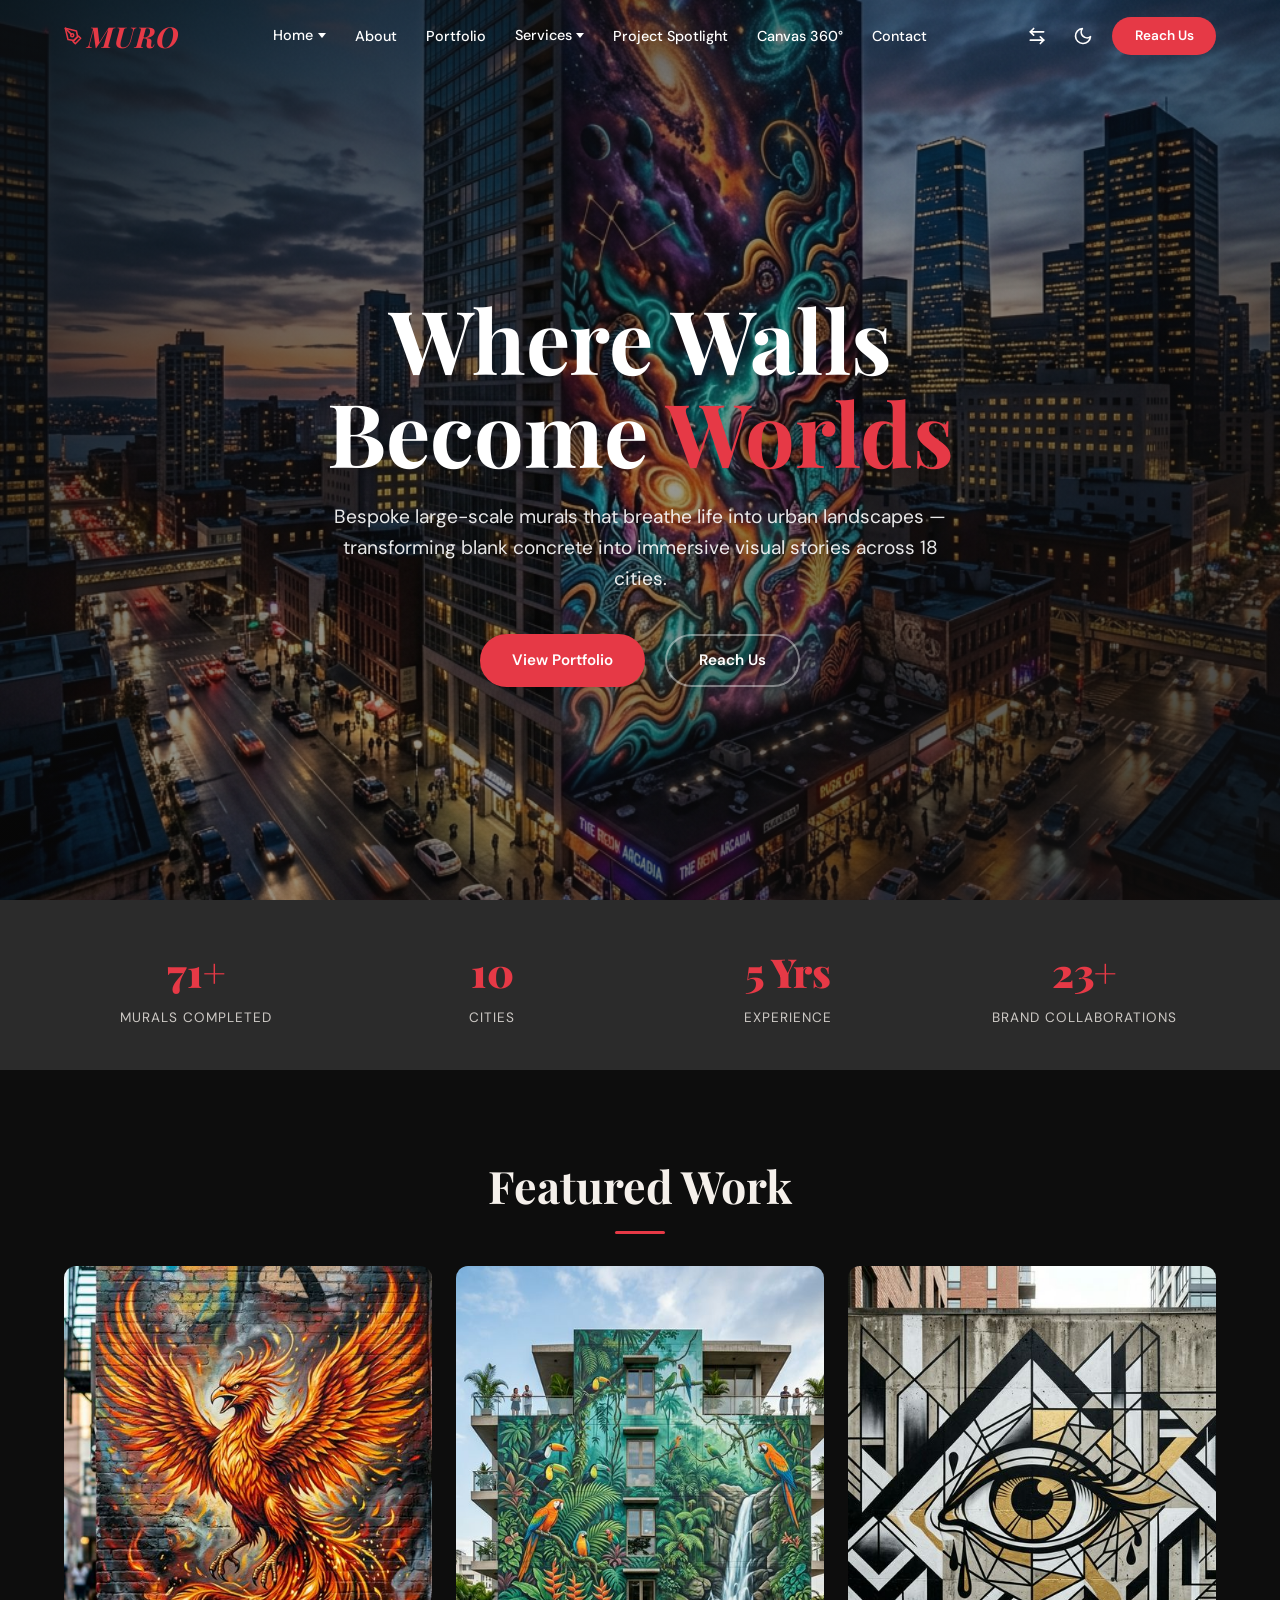
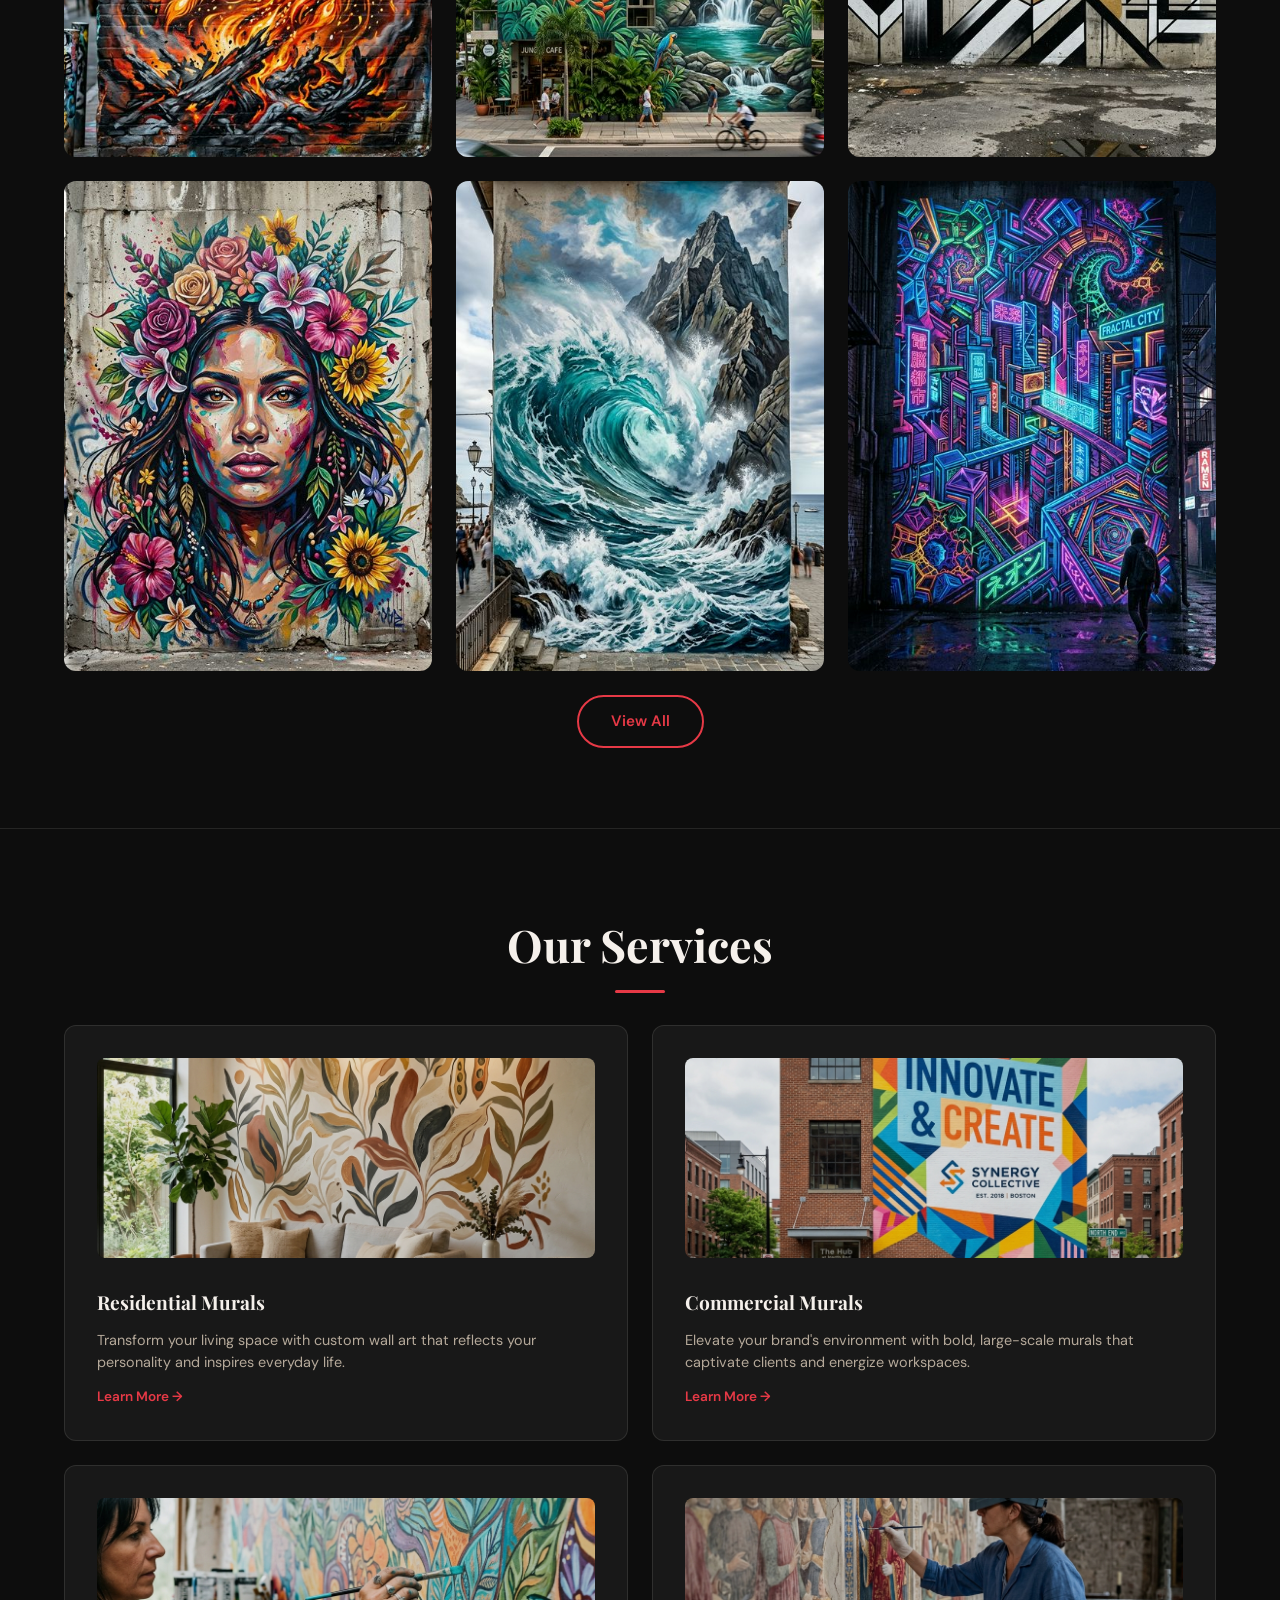
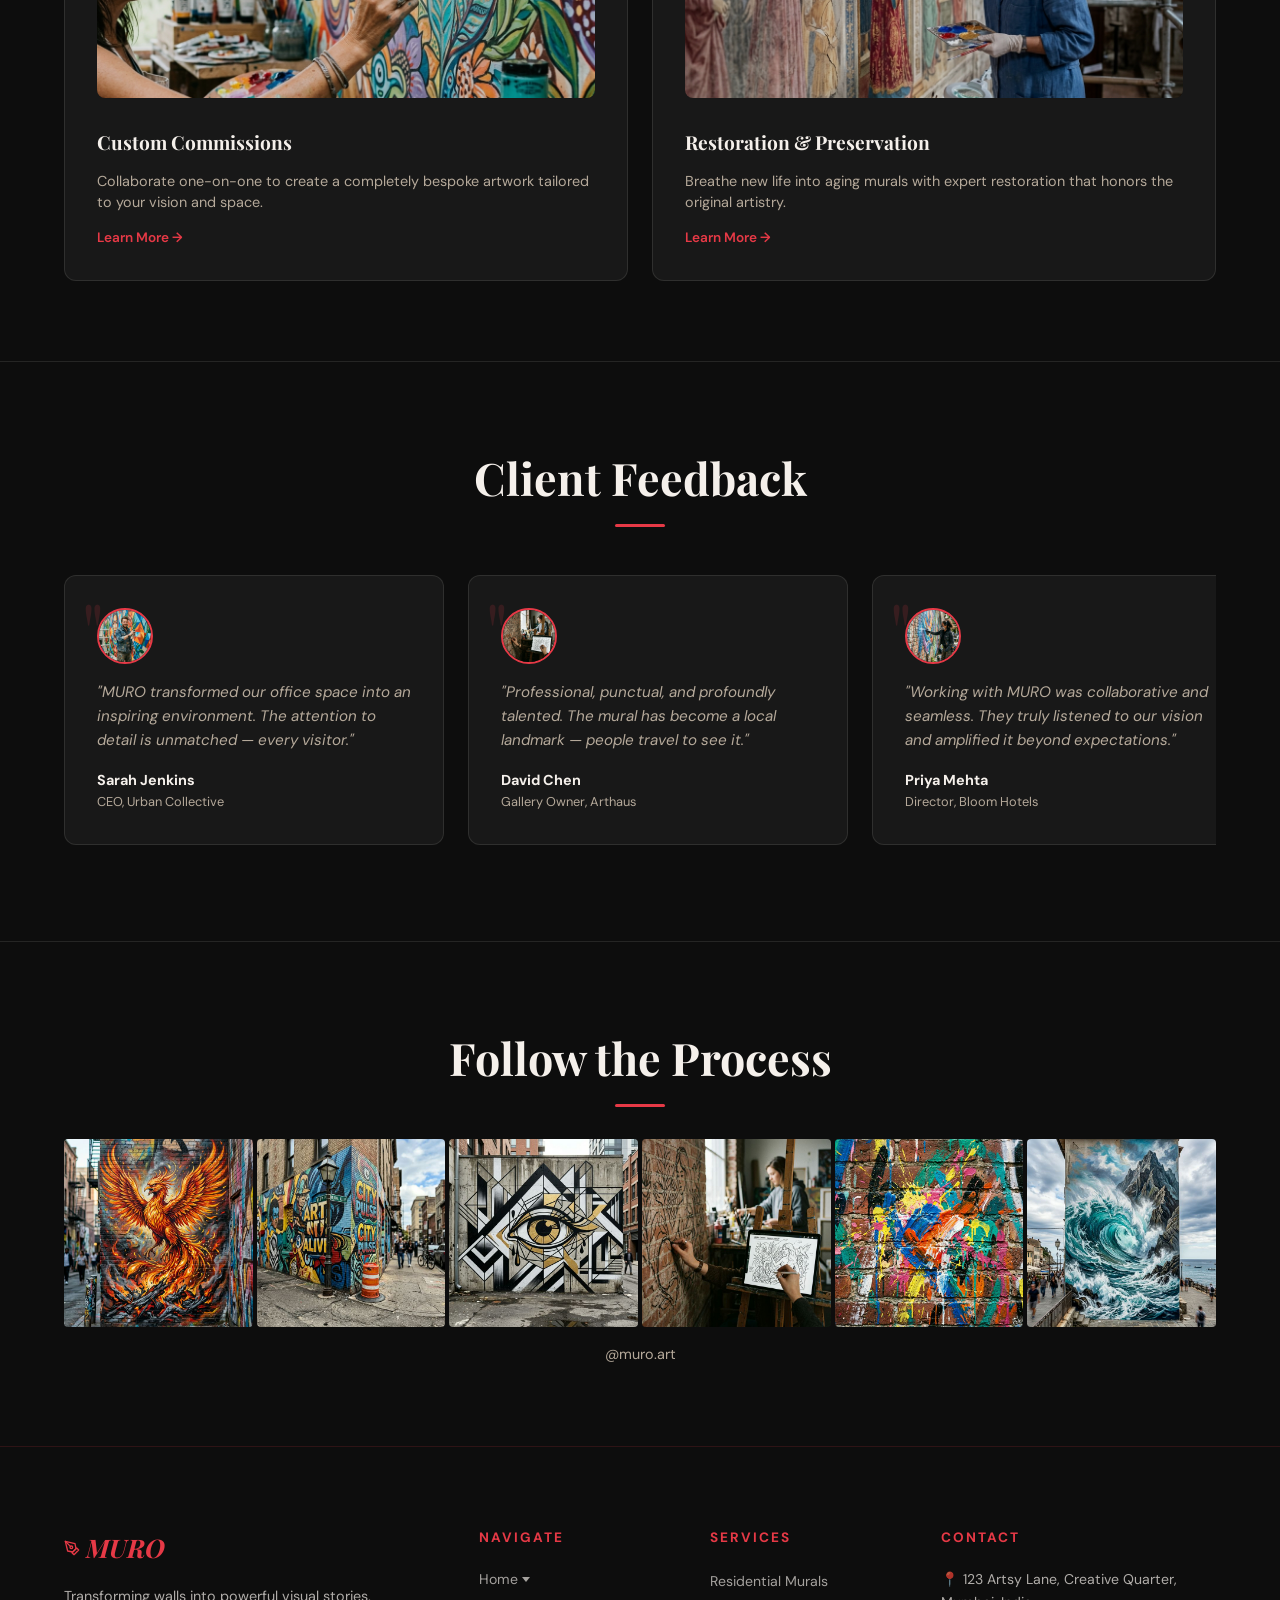
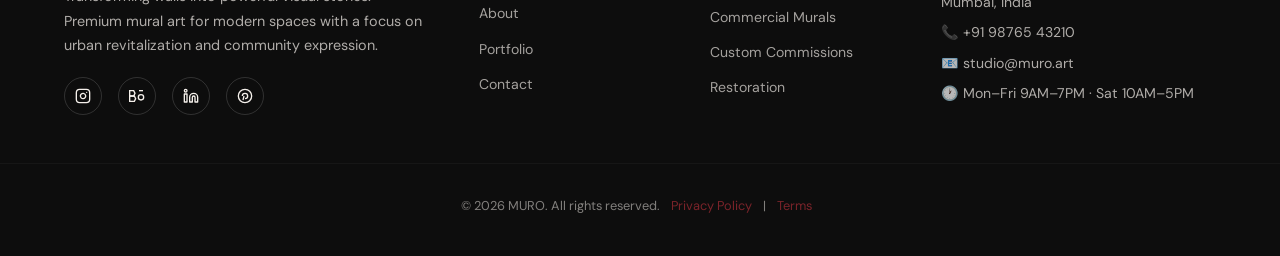
==== commit de713dc5: "imgs" ====
--- a/index.html
+++ b/index.html
@@ -78,7 +78,7 @@
 
   <main>
     <!-- 1. HERO BACKGROUND -->
-    <section class="hero-bg" style="background-image: url('home_hero_new_bg_1776153264048.png');">
+    <section class="hero-bg" style="background-image: url('assets/images/home_hero_bg.png');">
       <div class="hero-overlay"></div>
       <div class="hero-content container">
         <h1 class="stagger-up">Where Walls<br>Become <span>Worlds</span></h1>
